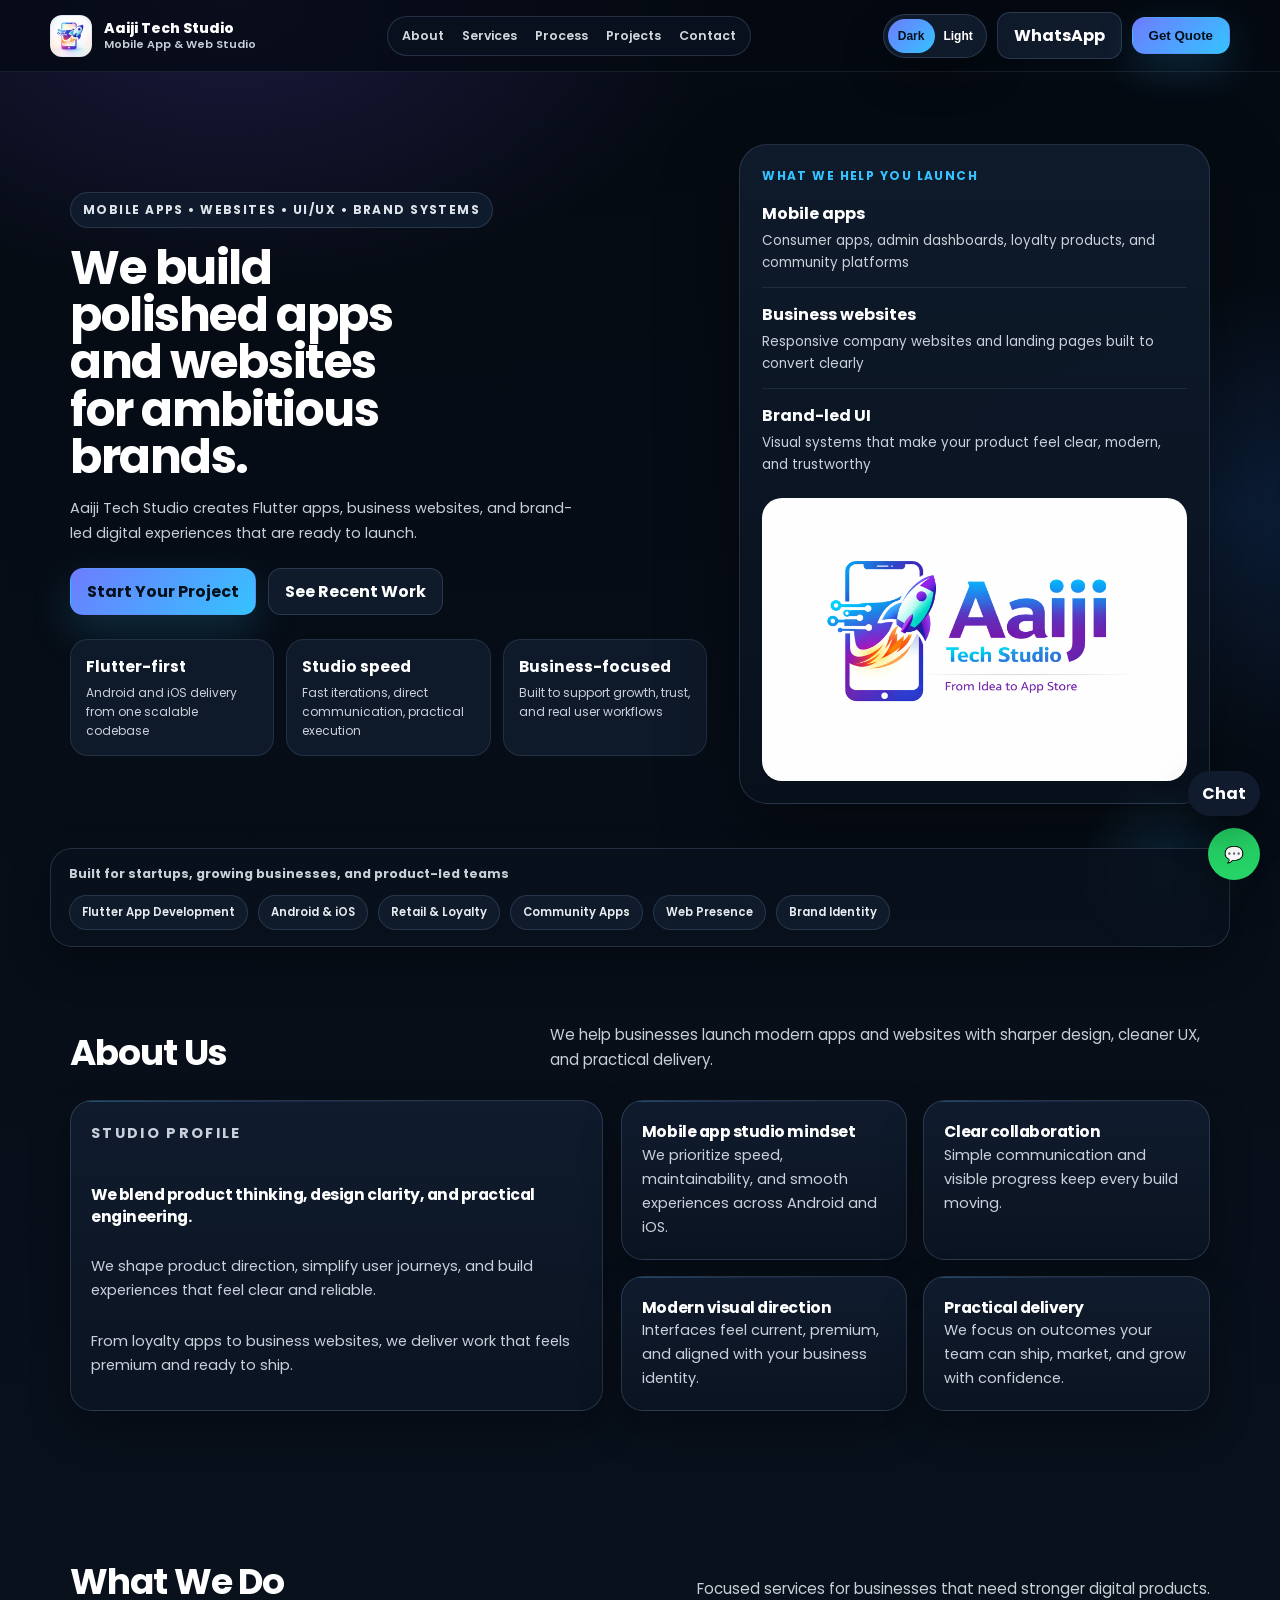
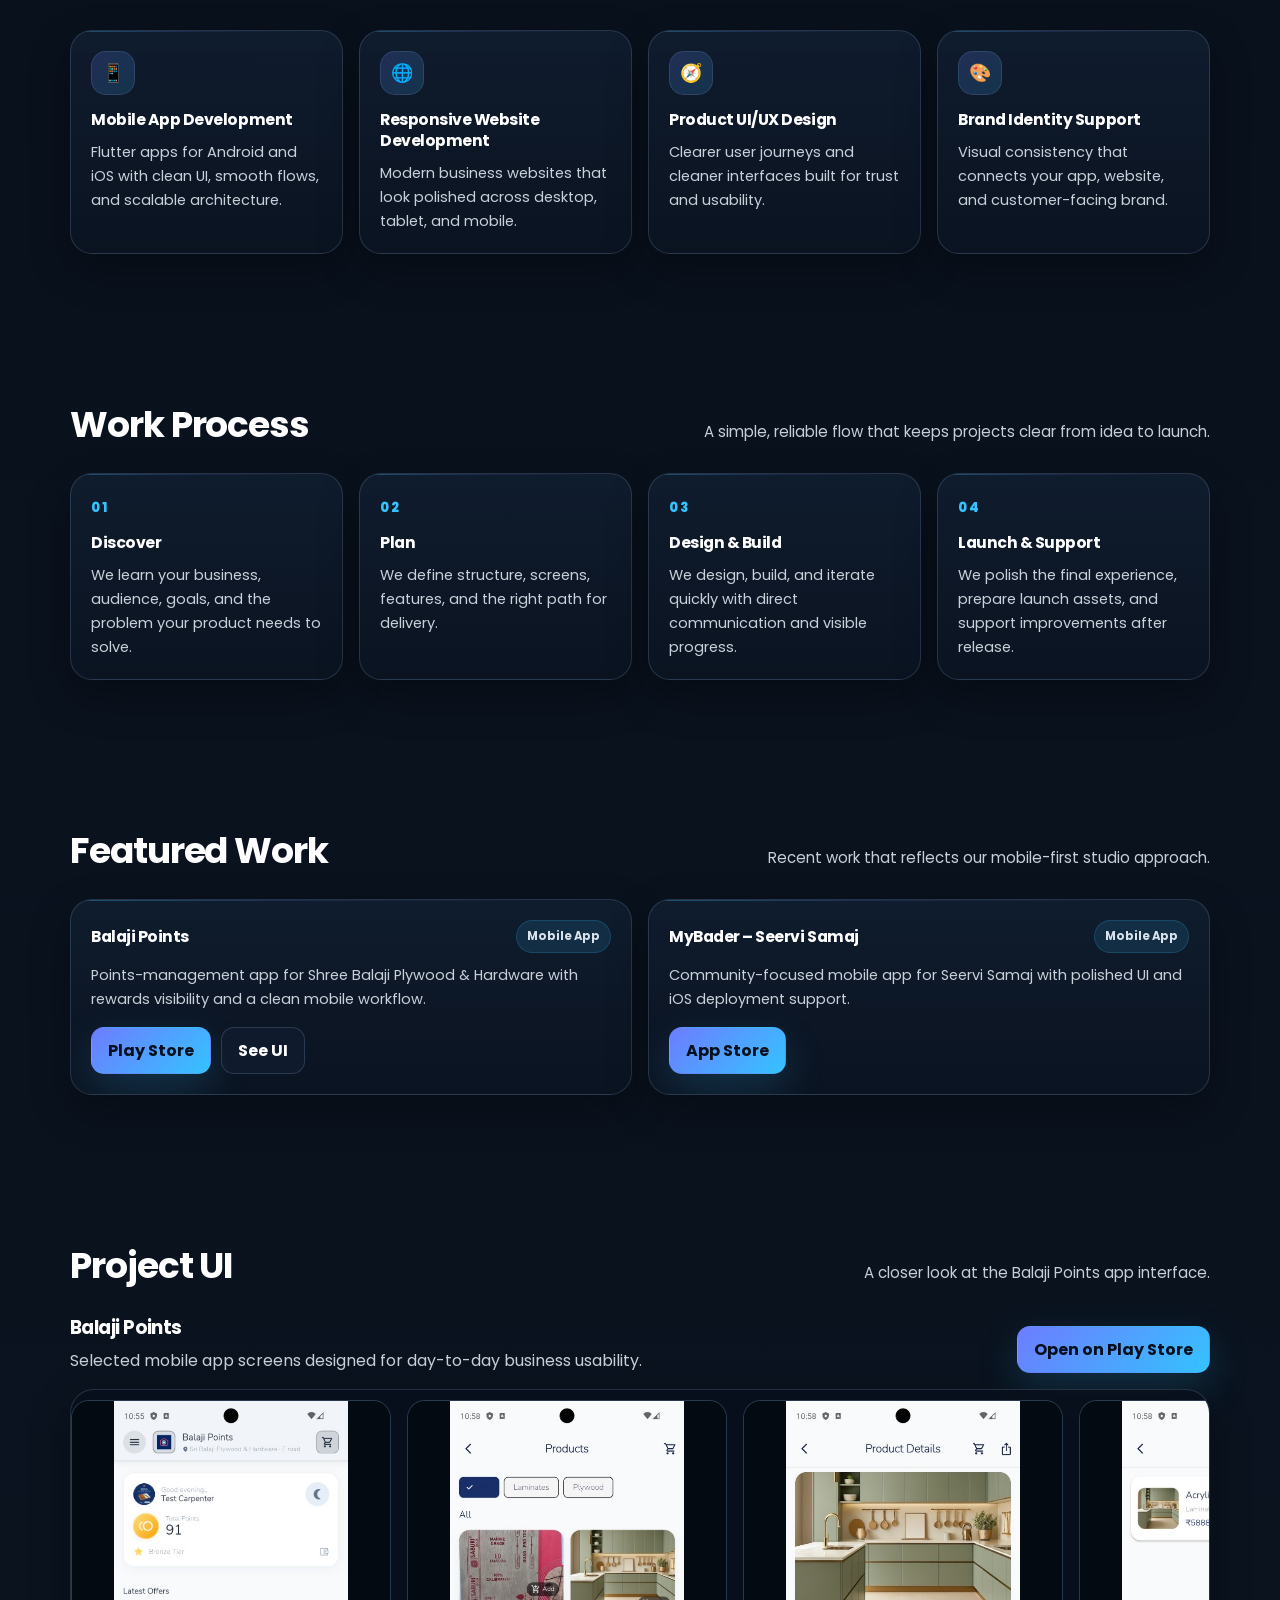
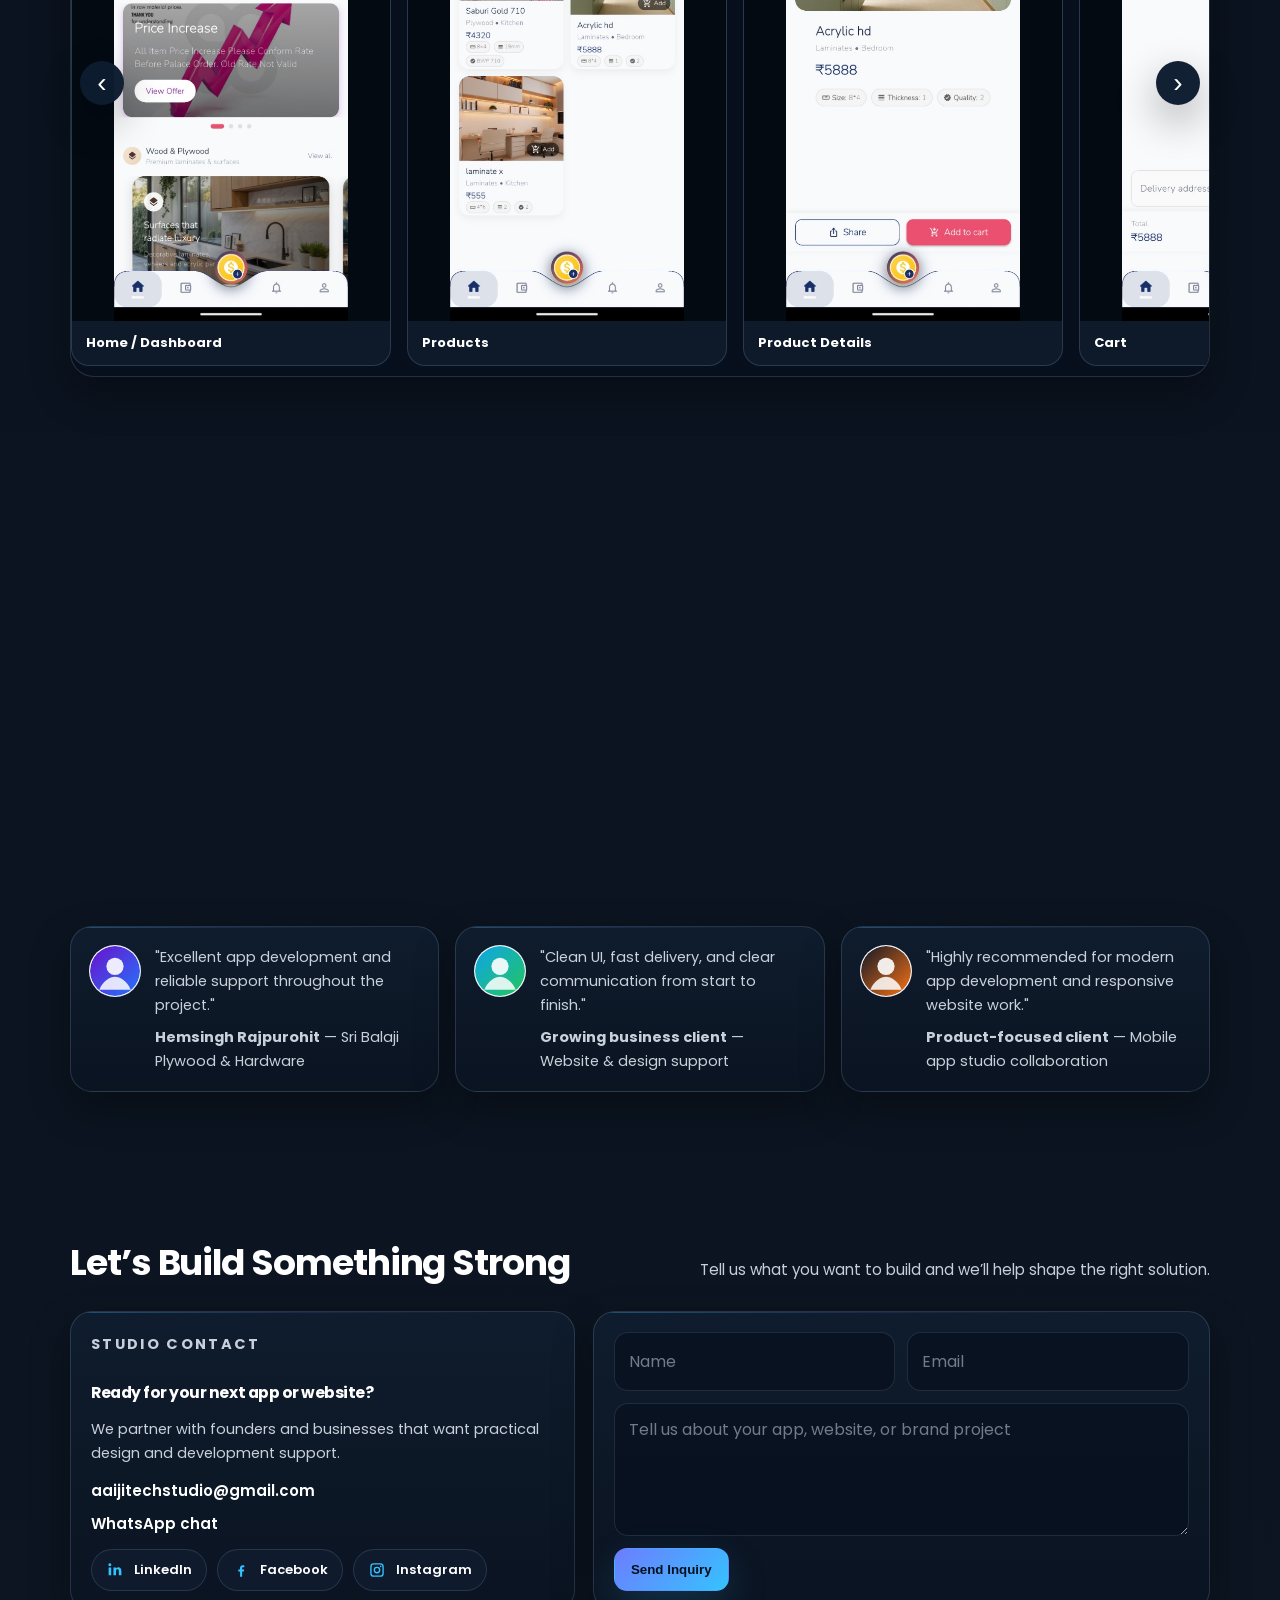
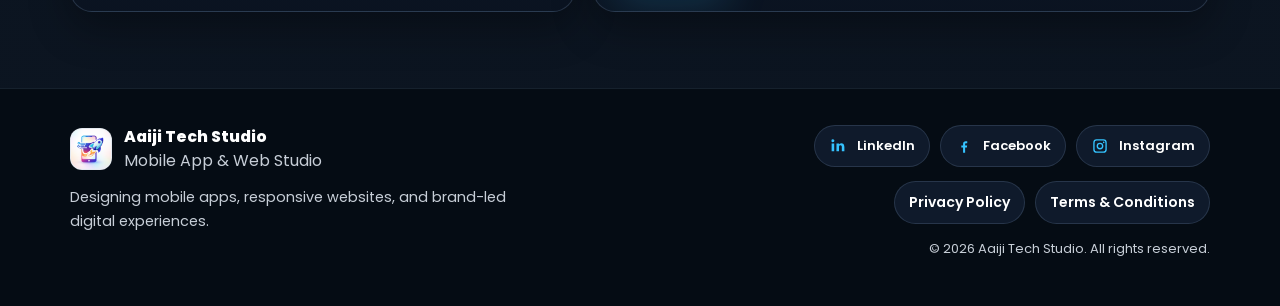
==== index.html @ 78c388d1 "Fix it" ====
<!DOCTYPE html>
<html lang="en">
<head>
<meta charset="UTF-8">
<meta name="viewport" content="width=device-width, initial-scale=1.0">
<title>Aaiji Tech Studio</title>
<meta name="description" content="Aaiji Tech Studio builds mobile apps, websites, and digital product experiences for startups and growing businesses.">
<meta name="theme-color" content="#050a12" id="theme-color-meta">
<link rel="stylesheet" href="style.css">
<link href="https://fonts.googleapis.com/css2?family=Poppins:wght@300;400;500;600;700;800&display=swap" rel="stylesheet">
</head>

<body>

<header class="site-header">
  <div class="container header-inner">
    <a class="brand" href="#top" aria-label="Aaiji Tech Studio home">
      <img src="assets/images/logo.png" alt="Aaiji Tech Studio" class="logo">
      <span class="brand-text">
        <span class="brand-name">Aaiji Tech Studio</span>
        <span class="brand-tagline">Mobile App & Web Studio</span>
      </span>
    </a>

    <button class="menu-toggle" type="button" aria-expanded="false" aria-controls="site-nav" aria-label="Toggle navigation">
      <span></span>
      <span></span>
      <span></span>
    </button>

    <nav class="nav" id="site-nav">
      <a href="#about">About</a>
      <a href="#services">Services</a>
      <a href="#process">Process</a>
      <a href="#projects">Projects</a>
      <a href="#contact">Contact</a>
    </nav>

    <div class="header-cta">
      <button class="theme-text-toggle" type="button" aria-label="Switch color theme" aria-pressed="false" data-theme-icon-toggle>
        <span class="theme-text-toggle__label theme-text-toggle__label--dark">Dark</span>
        <span class="theme-text-toggle__label theme-text-toggle__label--light">Light</span>
      </button>
      <a class="btn btn--ghost" href="https://wa.me/918947038661" target="_blank" rel="noreferrer">WhatsApp</a>
      <button onclick="openForm()" class="btn" type="button">Get Quote</button>
    </div>
  </div>
</header>

<main id="top">
  <section class="hero">
    <div class="container hero-inner">
      <div class="hero-copy">
        <p class="eyebrow">Mobile apps • websites • UI/UX • brand systems</p>
        <h1>We build polished apps and websites for ambitious brands.</h1>
        <p class="lead">
          Aaiji Tech Studio creates Flutter apps, business websites, and brand-led digital experiences that are ready to launch.
        </p>
        <div class="hero-actions">
          <a href="https://wa.me/918947038661" class="btn" target="_blank" rel="noreferrer">Start Your Project</a>
          <a href="#projects" class="btn btn--ghost">See Recent Work</a>
        </div>
        <div class="hero-metrics">
          <div class="metric">
            <div class="metric-value">Flutter-first</div>
            <div class="metric-label">Android and iOS delivery from one scalable codebase</div>
          </div>
          <div class="metric">
            <div class="metric-value">Studio speed</div>
            <div class="metric-label">Fast iterations, direct communication, practical execution</div>
          </div>
          <div class="metric">
            <div class="metric-value">Business-focused</div>
            <div class="metric-label">Built to support growth, trust, and real user workflows</div>
          </div>
        </div>
      </div>

      <div class="hero-media">
        <div class="hero-panel">
          <p class="hero-panel-label">What we help you launch</p>
          <div class="hero-list">
            <div class="hero-list-item">
              <span class="hero-list-title">Mobile apps</span>
              <span class="hero-list-copy">Consumer apps, admin dashboards, loyalty products, and community platforms</span>
            </div>
            <div class="hero-list-item">
              <span class="hero-list-title">Business websites</span>
              <span class="hero-list-copy">Responsive company websites and landing pages built to convert clearly</span>
            </div>
            <div class="hero-list-item">
              <span class="hero-list-title">Brand-led UI</span>
              <span class="hero-list-copy">Visual systems that make your product feel clear, modern, and trustworthy</span>
            </div>
          </div>
          <img src="assets/images/banner.png" class="hero-img" alt="Aaiji Tech Studio product showcase">
        </div>
      </div>
    </div>
  </section>

  <section class="trusted">
    <div class="container trusted-inner">
      <p class="trusted-title">Built for startups, growing businesses, and product-led teams</p>
      <div class="trusted-logos" aria-label="Capabilities and industries">
        <span class="chip">Flutter App Development</span>
        <span class="chip">Android & iOS</span>
        <span class="chip">Retail & Loyalty</span>
        <span class="chip">Community Apps</span>
        <span class="chip">Web Presence</span>
        <span class="chip">Brand Identity</span>
      </div>
    </div>
  </section>

  <section class="about section" id="about">
    <div class="container">
      <div class="section-head">
        <h2 class="section-title">About Us</h2>
        <p class="section-subtitle">
          We help businesses launch modern apps and websites with sharper design, cleaner UX, and practical delivery.
        </p>
      </div>

      <div class="about-story">
        <div class="about-copy panel panel--feature">
          <p class="section-kicker">Studio profile</p>
          <h3>We blend product thinking, design clarity, and practical engineering.</h3>
          <p>
            We shape product direction, simplify user journeys, and build experiences that feel clear and reliable.
          </p>
          <p>
            From loyalty apps to business websites, we deliver work that feels premium and ready to ship.
          </p>
        </div>

        <div class="about-grid">
          <div class="panel">
            <h3>Mobile app studio mindset</h3>
            <p>We prioritize speed, maintainability, and smooth experiences across Android and iOS.</p>
          </div>
          <div class="panel">
            <h3>Clear collaboration</h3>
            <p>Simple communication and visible progress keep every build moving.</p>
          </div>
          <div class="panel">
            <h3>Modern visual direction</h3>
            <p>Interfaces feel current, premium, and aligned with your business identity.</p>
          </div>
          <div class="panel">
            <h3>Practical delivery</h3>
            <p>We focus on outcomes your team can ship, market, and grow with confidence.</p>
          </div>
        </div>
      </div>
    </div>
  </section>

  <section class="services section" id="services">
    <div class="container">
      <div class="section-head">
        <h2 class="section-title">What We Do</h2>
        <p class="section-subtitle">Focused services for businesses that need stronger digital products.</p>
      </div>

      <div class="cards">
        <div class="card">
          <div class="card-icon">📱</div>
          <h3>Mobile App Development</h3>
          <p>Flutter apps for Android and iOS with clean UI, smooth flows, and scalable architecture.</p>
        </div>
        <div class="card">
          <div class="card-icon">🌐</div>
          <h3>Responsive Website Development</h3>
          <p>Modern business websites that look polished across desktop, tablet, and mobile.</p>
        </div>
        <div class="card">
          <div class="card-icon">🧭</div>
          <h3>Product UI/UX Design</h3>
          <p>Clearer user journeys and cleaner interfaces built for trust and usability.</p>
        </div>
        <div class="card">
          <div class="card-icon">🎨</div>
          <h3>Brand Identity Support</h3>
          <p>Visual consistency that connects your app, website, and customer-facing brand.</p>
        </div>
      </div>
    </div>
  </section>

  <section class="process section" id="process">
    <div class="container">
      <div class="section-head">
        <h2 class="section-title">Work Process</h2>
        <p class="section-subtitle">A simple, reliable flow that keeps projects clear from idea to launch.</p>
      </div>

      <div class="process-grid">
        <article class="process-card card">
          <span class="process-step">01</span>
          <h3>Discover</h3>
          <p>We learn your business, audience, goals, and the problem your product needs to solve.</p>
        </article>
        <article class="process-card card">
          <span class="process-step">02</span>
          <h3>Plan</h3>
          <p>We define structure, screens, features, and the right path for delivery.</p>
        </article>
        <article class="process-card card">
          <span class="process-step">03</span>
          <h3>Design & Build</h3>
          <p>We design, build, and iterate quickly with direct communication and visible progress.</p>
        </article>
        <article class="process-card card">
          <span class="process-step">04</span>
          <h3>Launch & Support</h3>
          <p>We polish the final experience, prepare launch assets, and support improvements after release.</p>
        </article>
      </div>
    </div>
  </section>

  <section class="portfolio section" id="projects">
    <div class="container">
      <div class="section-head">
        <h2 class="section-title">Featured Work</h2>
        <p class="section-subtitle">Recent work that reflects our mobile-first studio approach.</p>
      </div>

      <div class="work-grid">
        <article class="work-card">
          <div class="work-top">
            <h3>Balaji Points</h3>
            <span class="tag">Mobile App</span>
          </div>
          <p>Points-management app for Shree Balaji Plywood & Hardware with rewards visibility and a clean mobile workflow.</p>
          <div class="work-actions">
            <a href="https://play.google.com/store/apps/details?id=com.balaji.points" class="btn" target="_blank" rel="noreferrer">Play Store</a>
            <a href="#balaji-points-ui" class="btn btn--ghost">See UI</a>
          </div>
        </article>

        <article class="work-card">
          <div class="work-top">
            <h3>MyBader – Seervi Samaj</h3>
            <span class="tag">Mobile App</span>
          </div>
          <p>Community-focused mobile app for Seervi Samaj with polished UI and iOS deployment support.</p>
          <div class="work-actions">
            <a href="https://apps.apple.com/ng/app/mybader-seervi-samaj-app/id6746418764" class="btn" target="_blank" rel="noreferrer">App Store</a>
          </div>
        </article>
      </div>
    </div>
  </section>

  <section class="project-images section" id="balaji-points-ui">
    <div class="container">
      <div class="section-head">
        <h2 class="section-title">Project UI</h2>
        <p class="section-subtitle">A closer look at the Balaji Points app interface.</p>
      </div>

      <div class="project-images-header">
        <div>
          <h3 class="project-images-title">Balaji Points</h3>
          <p class="project-images-subtitle">Selected mobile app screens designed for day-to-day business usability.</p>
        </div>
        <a href="https://play.google.com/store/apps/details?id=com.balaji.points" class="btn" target="_blank" rel="noreferrer">Open on Play Store</a>
      </div>

      <div class="carousel" data-carousel="balaji-points">
        <button class="carousel-btn carousel-btn--prev" type="button" aria-label="Previous screenshots" data-carousel-prev>‹</button>
        <div class="carousel-track gallery--phones" data-carousel-track tabindex="0" aria-label="Balaji Points screenshots carousel">
          <figure class="gallery-card">
            <img src="assets/images/projects/balaji-points/home.png" alt="Balaji Points app home screen">
            <figcaption>Home / Dashboard</figcaption>
          </figure>
          <figure class="gallery-card">
            <img src="assets/images/projects/balaji-points/products.png" alt="Balaji Points products screen">
            <figcaption>Products</figcaption>
          </figure>
          <figure class="gallery-card">
            <img src="assets/images/projects/balaji-points/product-detail.png" alt="Balaji Points product details screen">
            <figcaption>Product Details</figcaption>
          </figure>
          <figure class="gallery-card">
            <img src="assets/images/projects/balaji-points/cart.png" alt="Balaji Points cart screen">
            <figcaption>Cart</figcaption>
          </figure>
          <figure class="gallery-card">
            <img src="assets/images/projects/balaji-points/notifications.png" alt="Balaji Points notifications screen">
            <figcaption>Notifications</figcaption>
          </figure>
          <figure class="gallery-card">
            <img src="assets/images/projects/balaji-points/profile.png" alt="Balaji Points profile screen">
            <figcaption>Profile</figcaption>
          </figure>
        </div>
        <button class="carousel-btn carousel-btn--next" type="button" aria-label="Next screenshots" data-carousel-next>›</button>
      </div>
    </div>
  </section>

  <section class="case-study section">
    <div class="container">
      <div class="section-head">
        <h2 class="section-title">Case Study</h2>
        <p class="section-subtitle">A quick look at how we built a practical business app.</p>
      </div>

      <div class="case-grid">
        <div class="panel">
          <h3>Client</h3>
          <p><b>Hemsingh Rajpurohit</b></p>
          <p>Sri Balaji Plywood & Hardware</p>
        </div>
        <div class="panel">
          <h3>Challenge</h3>
          <p>Move from fragmented reward tracking to a clearer and easier mobile workflow.</p>
        </div>
        <div class="panel">
          <h3>Outcome</h3>
          <p>A production-ready Android app with better visibility and smoother daily operations.</p>
        </div>
      </div>
    </div>
  </section>

  <section class="testimonials section" id="testimonials">
    <div class="container">
      <div class="section-head">
        <h2 class="section-title">Client Feedback</h2>
        <p class="section-subtitle">What businesses appreciate about working with Aaiji Tech Studio.</p>
      </div>

      <div class="testimonials-grid">
        <div class="testimonial-card">
          <img class="avatar" src="assets/images/client-1.svg" alt="Client photo">
          <div>
            <p class="quote">"Excellent app development and reliable support throughout the project."</p>
            <p class="byline"><b>Hemsingh Rajpurohit</b> — Sri Balaji Plywood & Hardware</p>
          </div>
        </div>
        <div class="testimonial-card">
          <img class="avatar" src="assets/images/client-2.svg" alt="Client photo">
          <div>
            <p class="quote">"Clean UI, fast delivery, and clear communication from start to finish."</p>
            <p class="byline"><b>Growing business client</b> — Website & design support</p>
          </div>
        </div>
        <div class="testimonial-card">
          <img class="avatar" src="assets/images/client-3.svg" alt="Client photo">
          <div>
            <p class="quote">"Highly recommended for modern app development and responsive website work."</p>
            <p class="byline"><b>Product-focused client</b> — Mobile app studio collaboration</p>
          </div>
        </div>
      </div>
    </div>
  </section>

  <section class="contact section" id="contact">
    <div class="container">
      <div class="section-head">
        <h2 class="section-title">Let’s Build Something Strong</h2>
        <p class="section-subtitle">Tell us what you want to build and we’ll help shape the right solution.</p>
      </div>

      <div class="contact-layout">
        <div class="panel contact-panel">
          <p class="section-kicker">Studio contact</p>
          <h3>Ready for your next app or website?</h3>
          <p>We partner with founders and businesses that want practical design and development support.</p>
          <div class="contact-points">
            <a href="mailto:aaijitechstudio@gmail.com">aaijitechstudio@gmail.com</a>
            <a href="https://wa.me/918947038661" target="_blank" rel="noreferrer">WhatsApp chat</a>
          </div>
          <div class="social-links" aria-label="Social links">
            <a class="social-link" href="https://www.linkedin.com/company/aaiji-tech-studio/" target="_blank" rel="noreferrer" aria-label="LinkedIn">
              <span class="social-icon" aria-hidden="true">
                <svg viewBox="0 0 24 24" fill="currentColor"><path d="M6.94 8.5V19H3.5V8.5h3.44ZM5.22 3A2 2 0 1 1 5.2 7a2 2 0 0 1 .02-4ZM20.5 12.56V19h-3.42v-5.64c0-1.42-.5-2.39-1.77-2.39-.97 0-1.54.65-1.8 1.28-.1.23-.12.55-.12.87V19H9.97s.05-9.58 0-10.5h3.42v1.49c.45-.7 1.27-1.7 3.09-1.7 2.26 0 3.96 1.48 3.96 4.67Z"/></svg>
              </span>
              <span>LinkedIn</span>
            </a>
            <a class="social-link" href="https://www.facebook.com/aaijitechstudio/" target="_blank" rel="noreferrer" aria-label="Facebook">
              <span class="social-icon" aria-hidden="true">
                <svg viewBox="0 0 24 24" fill="currentColor"><path d="M13.5 21v-7h2.35l.35-2.73H13.5V9.53c0-.8.22-1.33 1.36-1.33h1.45V5.76c-.25-.03-1.1-.1-2.09-.1-2.06 0-3.47 1.26-3.47 3.58v2.03H8.4V14h2.35v7h2.75Z"/></svg>
              </span>
              <span>Facebook</span>
            </a>
            <a class="social-link" href="https://www.instagram.com/aaijitechstudio/" target="_blank" rel="noreferrer" aria-label="Instagram">
              <span class="social-icon" aria-hidden="true">
                <svg viewBox="0 0 24 24" fill="currentColor"><path d="M7.5 3h9A4.5 4.5 0 0 1 21 7.5v9a4.5 4.5 0 0 1-4.5 4.5h-9A4.5 4.5 0 0 1 3 16.5v-9A4.5 4.5 0 0 1 7.5 3Zm0 1.8A2.7 2.7 0 0 0 4.8 7.5v9a2.7 2.7 0 0 0 2.7 2.7h9a2.7 2.7 0 0 0 2.7-2.7v-9a2.7 2.7 0 0 0-2.7-2.7h-9Zm9.45 1.35a1.05 1.05 0 1 1 0 2.1 1.05 1.05 0 0 1 0-2.1ZM12 7.5A4.5 4.5 0 1 1 7.5 12 4.5 4.5 0 0 1 12 7.5Zm0 1.8A2.7 2.7 0 1 0 14.7 12 2.7 2.7 0 0 0 12 9.3Z"/></svg>
              </span>
              <span>Instagram</span>
            </a>
          </div>
        </div>

        <form action="https://formsubmit.co/aajitechstudio@gmail.com" method="POST" class="contact-form panel">
          <input type="hidden" name="_captcha" value="false">
          <input type="text" name="name" placeholder="Name" required>
          <input type="email" name="email" placeholder="Email" required>
          <textarea name="message" placeholder="Tell us about your app, website, or brand project"></textarea>
          <button class="btn" type="submit">Send Inquiry</button>
        </form>
      </div>
    </div>
  </section>
</main>

<footer class="site-footer">
  <div class="container footer-inner">
    <div class="footer-left">
      <div class="footer-brand">
        <img src="assets/images/logo.png" alt="Aaiji Tech Studio" class="footer-logo">
        <div>
          <div class="footer-title">Aaiji Tech Studio</div>
          <div class="footer-subtitle">Mobile App & Web Studio</div>
        </div>
      </div>
      <p class="footer-note">Designing mobile apps, responsive websites, and brand-led digital experiences.</p>
    </div>

    <div class="footer-meta">
      <div class="social-links" aria-label="Footer social links">
        <a class="social-link" href="https://www.linkedin.com/company/aaiji-tech-studio/" target="_blank" rel="noreferrer" aria-label="LinkedIn">
          <span class="social-icon" aria-hidden="true">
            <svg viewBox="0 0 24 24" fill="currentColor"><path d="M6.94 8.5V19H3.5V8.5h3.44ZM5.22 3A2 2 0 1 1 5.2 7a2 2 0 0 1 .02-4ZM20.5 12.56V19h-3.42v-5.64c0-1.42-.5-2.39-1.77-2.39-.97 0-1.54.65-1.8 1.28-.1.23-.12.55-.12.87V19H9.97s.05-9.58 0-10.5h3.42v1.49c.45-.7 1.27-1.7 3.09-1.7 2.26 0 3.96 1.48 3.96 4.67Z"/></svg>
          </span>
          <span>LinkedIn</span>
        </a>
        <a class="social-link" href="https://www.facebook.com/aaijitechstudio/" target="_blank" rel="noreferrer" aria-label="Facebook">
          <span class="social-icon" aria-hidden="true">
            <svg viewBox="0 0 24 24" fill="currentColor"><path d="M13.5 21v-7h2.35l.35-2.73H13.5V9.53c0-.8.22-1.33 1.36-1.33h1.45V5.76c-.25-.03-1.1-.1-2.09-.1-2.06 0-3.47 1.26-3.47 3.58v2.03H8.4V14h2.35v7h2.75Z"/></svg>
          </span>
          <span>Facebook</span>
        </a>
        <a class="social-link" href="https://www.instagram.com/aaijitechstudio/" target="_blank" rel="noreferrer" aria-label="Instagram">
          <span class="social-icon" aria-hidden="true">
            <svg viewBox="0 0 24 24" fill="currentColor"><path d="M7.5 3h9A4.5 4.5 0 0 1 21 7.5v9a4.5 4.5 0 0 1-4.5 4.5h-9A4.5 4.5 0 0 1 3 16.5v-9A4.5 4.5 0 0 1 7.5 3Zm0 1.8A2.7 2.7 0 0 0 4.8 7.5v9a2.7 2.7 0 0 0 2.7 2.7h9a2.7 2.7 0 0 0 2.7-2.7v-9a2.7 2.7 0 0 0-2.7-2.7h-9Zm9.45 1.35a1.05 1.05 0 1 1 0 2.1 1.05 1.05 0 0 1 0-2.1ZM12 7.5A4.5 4.5 0 1 1 7.5 12 4.5 4.5 0 0 1 12 7.5Zm0 1.8A2.7 2.7 0 1 0 14.7 12 2.7 2.7 0 0 0 12 9.3Z"/></svg>
          </span>
          <span>Instagram</span>
        </a>
      </div>
      <div class="footer-links" aria-label="Legal links">
        <a href="privacy.html" class="footer-link">Privacy Policy</a>
        <a href="terms.html" class="footer-link">Terms & Conditions</a>
      </div>
      <p class="footer-note footer-note--small">© 2026 Aaiji Tech Studio. All rights reserved.</p>
    </div>
  </div>
</footer>

<div id="popupForm" class="popup">
  <div class="popup-content" role="dialog" aria-modal="true" aria-labelledby="quote-title">
    <button onclick="closeForm()" class="close" type="button" aria-label="Close quote form">&times;</button>
    <h3 id="quote-title">Get Quote</h3>
    <form action="https://formsubmit.co/aajitechstudio@gmail.com" method="POST">
      <input type="text" name="name" placeholder="Name" required>
      <input type="email" name="email" placeholder="Email" required>
      <textarea name="message" placeholder="Tell us what you want to build"></textarea>
      <button class="btn" type="submit">Submit</button>
    </form>
  </div>
</div>

<a href="https://wa.me/918947038661" class="whatsapp" target="_blank" rel="noreferrer" aria-label="Chat on WhatsApp">💬</a>
<a href="https://wa.me/918947038661" class="chatbot" target="_blank" rel="noreferrer">Chat</a>

<script src="script.js"></script>
</body>
</html>
---- style.css ----
:root{
  --bg: #050a12;
  --bg-soft: #0a1220;
  --surface: rgba(12, 22, 36, 0.9);
  --surface-strong: #101d30;
  --surface-muted: rgba(17, 29, 46, 0.78);
  --text: #ffffff;
  --muted: rgba(232, 239, 248, 0.86);
  --border: rgba(150, 180, 218, 0.2);
  --shadow: 0 28px 80px rgba(0, 0, 0, 0.42);
  --shadow-sm: 0 16px 42px rgba(0, 0, 0, 0.32);
  --radius: 22px;
  --radius-sm: 16px;
  --accent: #35c3ff;
  --accent-2: #6d7cff;
  --accent-soft: rgba(53, 195, 255, 0.14);
  --container: 1180px;
  --body-bg:
    radial-gradient(880px 520px at 18% 0%, rgba(126, 93, 255, 0.18), transparent 56%),
    radial-gradient(760px 420px at 96% 10%, rgba(46, 133, 255, 0.14), transparent 54%),
    linear-gradient(180deg, #050a12 0%, #09111d 32%, #0c1521 100%);
}

body[data-theme="light"]{
  --bg: #f5f8fd;
  --bg-soft: #edf3fb;
  --surface: rgba(255, 255, 255, 0.92);
  --surface-strong: #ffffff;
  --surface-muted: rgba(242, 247, 252, 0.9);
  --text: #102033;
  --muted: rgba(43, 60, 84, 0.78);
  --border: rgba(91, 121, 160, 0.18);
  --shadow: 0 28px 80px rgba(22, 33, 52, 0.12);
  --shadow-sm: 0 16px 42px rgba(22, 33, 52, 0.08);
  --accent: #207dff;
  --accent-2: #5b63ff;
  --accent-soft: rgba(32, 125, 255, 0.12);
  --body-bg:
    radial-gradient(820px 460px at 12% 0%, rgba(91, 99, 255, 0.12), transparent 54%),
    radial-gradient(760px 420px at 100% 8%, rgba(32, 125, 255, 0.1), transparent 52%),
    linear-gradient(180deg, #f7faff 0%, #eef4fb 44%, #f8fbff 100%);
}

*{ box-sizing:border-box; }
html{
  scroll-behavior:smooth;
  background: var(--body-bg);
  background-color: var(--bg);
}
body.menu-open{ overflow:hidden; }
body{
  margin:0;
  min-height:100vh;
  font-family:'Poppins', system-ui, -apple-system, BlinkMacSystemFont, "Segoe UI", sans-serif;
  color: var(--text);
  background: var(--body-bg);
  background-color: var(--bg);
  transition: background .35s ease, color .35s ease;
}

a{ color:inherit; text-decoration:none; }
p{ margin:0; }
h1,h2,h3{ margin:0; letter-spacing:-0.03em; }
img{ max-width:100%; }

.container{
  width:min(100%, var(--container));
  margin:0 auto;
  padding:0 20px;
}

.section{
  padding: 76px 0;
}

.section-head{
  display:flex;
  align-items:flex-end;
  justify-content:space-between;
  gap:18px;
  margin-bottom:28px;
  flex-wrap:wrap;
}

.section-kicker{
  display:inline-flex;
  margin-bottom:12px;
  font-size:12px;
  font-weight:700;
  letter-spacing:0.16em;
  text-transform:uppercase;
  color: var(--accent);
}

.section-title{
  font-size: clamp(1.65rem, 2.8vw, 2.4rem);
  line-height:1.08;
}

.section-subtitle{
  max-width: 660px;
  color: var(--muted);
  line-height:1.65;
  font-size: 0.94rem;
}

.site-header{
  position:sticky;
  top:0;
  z-index:20;
  backdrop-filter: blur(18px);
  background: rgba(5, 10, 18, 0.74);
  border-bottom:1px solid rgba(148, 178, 217, 0.12);
}

body[data-theme="light"] .site-header{
  background: rgba(247, 250, 255, 0.84);
  border-bottom:1px solid rgba(91, 121, 160, 0.14);
}

.header-inner{
  display:flex;
  align-items:center;
  justify-content:space-between;
  gap:16px;
  padding: 12px 0;
}

.brand{
  display:flex;
  align-items:center;
  gap:12px;
}

.brand:hover{ opacity:0.96; }

.brand-text{
  display:flex;
  flex-direction:column;
  line-height:1.04;
}

.brand-name{
  font-size:14px;
  font-weight:800;
  color: var(--text);
  white-space:nowrap;
}

.brand-tagline{
  margin-top:4px;
  font-size:11px;
  font-weight:600;
  color: var(--muted);
  white-space:nowrap;
}

.logo,
.footer-logo{
  width:42px;
  height:42px;
  display:block;
  object-fit:cover;
  border-radius:12px;
  border:1px solid rgba(148, 178, 217, 0.18);
  background: rgba(255,255,255,0.96);
}

.menu-toggle{
  display:none;
  width:46px;
  height:46px;
  padding:0;
  border:none;
  border-radius:14px;
  background: rgba(17, 35, 56, 0.9);
  align-items:center;
  justify-content:center;
  flex-direction:column;
  gap:5px;
  cursor:pointer;
  box-shadow: var(--shadow-sm);
}

body[data-theme="light"] .menu-toggle{
  background: rgba(255,255,255,0.94);
}

.menu-toggle span{
  width:18px;
  height:2px;
  border-radius:999px;
  background: var(--text);
  transition: transform .2s ease, opacity .2s ease;
}

.nav{
  display:flex;
  align-items:center;
  gap:18px;
  padding: 10px 14px;
  border:1px solid var(--border);
  border-radius:999px;
  background: rgba(10, 19, 32, 0.88);
}

body[data-theme="light"] .nav{
  background: rgba(255,255,255,0.88);
}

.nav a{
  font-size:12.5px;
  font-weight:600;
  color: rgba(246,248,251,0.86);
}

body[data-theme="light"] .nav a{
  color: rgba(16, 32, 51, 0.82);
}

.nav a:hover{ color: var(--accent); }
.nav-mobile-cta{ display:none; }
.header-cta{ display:flex; align-items:center; gap:10px; }

.theme-text-toggle{
  min-width: 104px;
  height: 44px;
  padding: 4px;
  display: inline-flex;
  align-items: center;
  justify-content: space-between;
  position: relative;
  border-radius: 999px;
  border: 1px solid var(--border);
  background: rgba(17, 29, 46, 0.92);
  color: var(--text);
  cursor: pointer;
  box-shadow: var(--shadow-sm);
  transition: transform .2s ease, background .2s ease, border-color .2s ease, color .2s ease;
}

body[data-theme="light"] .theme-text-toggle{
  background: rgba(255,255,255,0.94);
}

.theme-text-toggle:hover{
  transform: translateY(-1px);
}

.theme-text-toggle::before{
  content:"";
  position:absolute;
  top:4px;
  left:4px;
  width: calc(50% - 4px);
  height: calc(100% - 8px);
  border-radius: 999px;
  background: linear-gradient(135deg, var(--accent-2), var(--accent));
  transition: transform .24s ease;
}

.theme-text-toggle.is-light::before{
  transform: translateX(100%);
}

.theme-text-toggle__label{
  position: relative;
  z-index: 1;
  width: 50%;
  display: inline-flex;
  align-items: center;
  justify-content: center;
  font-size: 12px;
  line-height: 1;
  font-weight: 700;
  color: var(--text);
  transition: color .24s ease;
}

body[data-theme="light"] .theme-text-toggle__label{
  color: #173154;
}

.theme-text-toggle:not(.is-light) .theme-text-toggle__label--dark,
.theme-text-toggle.is-light .theme-text-toggle__label--light{
  color: #05101c;
}

.btn{
  display:inline-flex;
  align-items:center;
  justify-content:center;
  gap:10px;
  padding: 10px 16px;
  border-radius: 13px;
  border:1px solid transparent;
  background: linear-gradient(135deg, var(--accent-2), var(--accent));
  color:#05101c;
  font-weight:700;
  box-shadow: 0 16px 40px rgba(53,195,255,0.18);
  cursor:pointer;
  transition: transform .18s ease, filter .18s ease, border-color .18s ease, background .18s ease;
}

.btn:hover{ transform: translateY(-1px); filter: brightness(1.04); }
.btn:active{ transform: translateY(0); }

.btn--ghost{
  background: rgba(17, 29, 46, 0.92);
  border-color: var(--border);
  color: var(--text);
  box-shadow:none;
}

body[data-theme="light"] .btn--ghost{
  background: rgba(255,255,255,0.86);
}

.btn--ghost:hover{
  background: rgba(18, 38, 61, 0.95);
}

.panel,
.card,
.work-card,
.testimonial-card{
  border:1px solid var(--border);
  border-radius: var(--radius);
  background: linear-gradient(180deg, rgba(16, 29, 47, 0.94), rgba(11, 20, 33, 0.96));
  box-shadow: var(--shadow-sm);
  position: relative;
  overflow: hidden;
}

body[data-theme="light"] .panel,
body[data-theme="light"] .card,
body[data-theme="light"] .work-card,
body[data-theme="light"] .testimonial-card{
  background: linear-gradient(180deg, rgba(255,255,255,0.98), rgba(242,247,252,0.98));
}

.panel::before,
.card::before,
.work-card::before,
.testimonial-card::before{
  content:"";
  position:absolute;
  inset:0 auto auto 0;
  width:100%;
  height:1px;
  background: linear-gradient(90deg, rgba(53,195,255,0.34), rgba(109,124,255,0.14), transparent 85%);
  pointer-events:none;
}

.panel{
  padding:20px;
}

.panel--feature{
  min-height:100%;
}

.panel h3,
.card h3,
.work-card h3{
  font-size: 0.98rem;
  line-height: 1.35;
}

.panel p,
.card p,
.work-card p,
.testimonial-card p{
  color: var(--muted);
  line-height:1.65;
  font-size: 0.91rem;
}

.hero{
  padding: 72px 0 34px;
}

.hero-inner{
  display:grid;
  grid-template-columns: minmax(0, 1.15fr) minmax(320px, 0.85fr);
  gap: 32px;
  align-items:center;
}

.eyebrow{
  display:inline-flex;
  padding: 8px 12px;
  margin-bottom:16px;
  border-radius:999px;
  border:1px solid rgba(148, 178, 217, 0.18);
  background: rgba(16, 29, 47, 0.9);
  color: rgba(240,245,251,0.92);
  font-size:12px;
  font-weight:700;
  text-transform:uppercase;
  letter-spacing:0.12em;
}

.hero h1{
  font-size: clamp(2rem, 3.7vw, 3.3rem);
  line-height:1;
  max-width: 12ch;
}

.lead{
  margin-top:16px;
  max-width: 58ch;
  color: var(--muted);
  line-height:1.72;
  font-size:14.5px;
}

.hero-actions{
  display:flex;
  gap:12px;
  flex-wrap:wrap;
  margin-top:22px;
}

.hero-metrics{
  display:grid;
  grid-template-columns: repeat(3, minmax(0, 1fr));
  gap:12px;
  margin-top:24px;
}

.metric{
  padding:15px;
  border-radius:18px;
  background: rgba(15, 27, 43, 0.94);
  border:1px solid rgba(148,178,217,0.15);
}

body[data-theme="light"] .metric{
  background: rgba(255,255,255,0.96);
}

.metric-value{
  font-weight:700;
  color: var(--text);
  font-size: .96rem;
}

.metric-label{
  margin-top:6px;
  font-size:12px;
  color: var(--muted);
  line-height:1.55;
}

.hero-media{
  min-width:0;
}

.hero-panel{
  padding:22px;
  border-radius: 28px;
  border:1px solid rgba(148,178,217,0.18);
  background: linear-gradient(180deg, rgba(15, 28, 45, 0.96), rgba(8, 16, 28, 0.98));
  box-shadow: var(--shadow);
}

body[data-theme="light"] .hero-panel{
  background: linear-gradient(180deg, rgba(255,255,255,0.98), rgba(239,245,252,0.98));
}

.hero-panel::after{
  content:"";
  position:absolute;
  inset:auto -10% -24% auto;
  width:180px;
  height:180px;
  border-radius:50%;
  background: radial-gradient(circle, rgba(53,195,255,0.14), transparent 68%);
  pointer-events:none;
  animation: glowPulse 5.4s ease-in-out infinite;
}

.hero-panel-label{
  color: var(--accent);
  font-size:12px;
  font-weight:700;
  letter-spacing:0.12em;
  text-transform:uppercase;
}

body[data-theme="light"] .hero-panel-label{
  color: #356dce;
}

.hero-list{
  display:grid;
  gap:14px;
  margin:16px 0 22px;
}

.hero-list-item{
  display:grid;
  gap:4px;
  padding-bottom:14px;
  border-bottom:1px solid rgba(148,178,217,0.12);
}

.hero-list-item:last-child{
  border-bottom:none;
  padding-bottom:0;
}

.hero-list-title{
  color: var(--text);
  font-weight:700;
}

.hero-list-copy{
  color: var(--muted);
  font-size:13.5px;
  line-height:1.6;
}

.hero-img{
  width:100%;
  display:block;
  border-radius:20px;
  background: rgba(255,255,255,0.04);
}

.trusted{
  padding-top: 10px;
}

.trusted-inner{
  padding:16px 18px;
  border:1px solid var(--border);
  border-radius: 22px;
  background: rgba(9, 17, 29, 0.86);
  box-shadow: var(--shadow-sm);
}

body[data-theme="light"] .trusted-inner{
  background: rgba(255,255,255,0.9);
}

.trusted-title{
  font-size:12.5px;
  font-weight:700;
  color: var(--muted);
}

.trusted-logos{
  display:flex;
  flex-wrap:wrap;
  gap:10px;
  margin-top:12px;
}

.chip{
  padding:8px 12px;
  border-radius:999px;
  border:1px solid rgba(148,178,217,0.18);
  background: rgba(17, 29, 46, 0.92);
  color: rgba(246,249,252,0.94);
  font-size:11.5px;
  font-weight:600;
}

body[data-theme="light"] .chip{
  background: rgba(255,255,255,0.96);
  color: rgba(16, 32, 51, 0.86);
}

.about-story{
  display:grid;
  grid-template-columns: minmax(0, 0.95fr) minmax(0, 1.05fr);
  gap:18px;
}

.about-copy{
  display:grid;
  gap:14px;
}

.about-grid{
  display:grid;
  grid-template-columns: repeat(2, minmax(0, 1fr));
  gap:16px;
}

.cards{
  display:grid;
  grid-template-columns: repeat(4, minmax(0, 1fr));
  gap:16px;
}

.card{
  padding:20px;
  transition: transform .26s ease, box-shadow .26s ease, border-color .26s ease;
}

.card:hover,
.work-card:hover{
  transform: translateY(-6px);
  box-shadow: 0 24px 64px rgba(0,0,0,0.34);
  border-color: rgba(109,124,255,0.26);
}

.card-icon{
  width:44px;
  height:44px;
  display:flex;
  align-items:center;
  justify-content:center;
  margin-bottom:14px;
  border-radius:15px;
  background: linear-gradient(135deg, rgba(109,124,255,0.2), rgba(53,195,255,0.16));
  border:1px solid rgba(148,178,217,0.16);
  font-size:18px;
}

.card p{ margin-top:10px; }

.process-grid{
  display:grid;
  grid-template-columns: repeat(4, minmax(0, 1fr));
  gap:16px;
}

.process-step{
  display:inline-flex;
  margin-bottom:14px;
  color: var(--accent);
  font-size:13px;
  font-weight:800;
  letter-spacing:0.14em;
}

.work-grid{
  display:grid;
  grid-template-columns: repeat(2, minmax(0, 1fr));
  gap:16px;
}

.work-card{
  padding:20px;
}

.work-top{
  display:flex;
  align-items:center;
  justify-content:space-between;
  gap:10px;
}

.tag{
  padding:7px 10px;
  border-radius:999px;
  border:1px solid rgba(53,195,255,0.18);
  background: rgba(53,195,255,0.12);
  color: rgba(237,242,250,0.92);
  font-size:11.5px;
  font-weight:700;
}

.work-card p{
  margin-top:10px;
}

.work-actions{
  display:flex;
  flex-wrap:wrap;
  gap:10px;
  margin-top:16px;
}

.project-images-header{
  display:flex;
  align-items:flex-end;
  justify-content:space-between;
  gap:16px;
  flex-wrap:wrap;
  margin-bottom: 16px;
}

.project-images-subtitle{
  margin-top:6px;
  color: var(--muted);
}

.carousel{
  position:relative;
}

.carousel-track{
  display:flex;
  gap:16px;
  overflow-x:auto;
  scroll-snap-type:x mandatory;
  -webkit-overflow-scrolling:touch;
  padding:10px;
  border-radius: 24px;
  border:1px solid var(--border);
  background: rgba(8, 16, 28, 0.9);
  box-shadow: var(--shadow-sm);
}

body[data-theme="light"] .carousel-track{
  background: rgba(255,255,255,0.88);
}

.carousel-track:focus{
  outline: 2px solid rgba(53,195,255,0.28);
  outline-offset:4px;
}

.carousel-track::-webkit-scrollbar{ height:10px; }
.carousel-track::-webkit-scrollbar-thumb{
  background: rgba(148,178,217,0.28);
  border-radius:999px;
}
.carousel-track::-webkit-scrollbar-track{
  background: rgba(148,178,217,0.08);
  border-radius:999px;
}

.carousel-btn{
  position:absolute;
  top:50%;
  transform: translateY(-50%);
  z-index:8;
  width:44px;
  height:44px;
  display:flex;
  align-items:center;
  justify-content:center;
  border:none;
  border-radius:999px;
  background: rgba(13, 29, 47, 0.98);
  color: var(--text);
  box-shadow: var(--shadow-sm);
  cursor:pointer;
  font-size:28px;
  line-height:1;
  transition: transform .22s ease, background .22s ease, opacity .22s ease;
}

body[data-theme="light"] .carousel-btn{
  background: rgba(255,255,255,0.96);
}

.carousel-btn--prev{ left:10px; }
.carousel-btn--next{ right:10px; }
.carousel-btn:hover{ transform: translateY(-50%) scale(1.04); }
.carousel-btn[disabled]{ opacity:0.36; cursor:default; }

.gallery-card{
  flex:0 0 auto;
  width: min(320px, calc(100vw - 96px));
  margin:0;
  overflow:hidden;
  scroll-snap-align:start;
  border-radius: 18px;
  border:1px solid var(--border);
  background: rgba(15, 27, 43, 0.98);
}

body[data-theme="light"] .gallery-card{
  background: rgba(255,255,255,0.98);
}

.gallery-card img{
  width:100%;
  height:520px;
  object-fit:contain;
  display:block;
  background: rgba(4, 10, 18, 0.98);
}

body[data-theme="light"] .gallery-card img{
  background: rgba(241, 246, 252, 0.98);
}

.gallery-card figcaption{
  padding:12px 14px;
  font-size:13px;
  font-weight:700;
  color: var(--text);
}

.case-grid{
  display:grid;
  grid-template-columns: repeat(3, minmax(0, 1fr));
  gap:16px;
}

.testimonials-grid{
  display:grid;
  grid-template-columns: repeat(3, minmax(0, 1fr));
  gap:16px;
}

.testimonial-card{
  display:flex;
  gap:14px;
  align-items:flex-start;
  padding:18px;
}

.avatar{
  width:52px;
  height:52px;
  flex:0 0 auto;
  object-fit:cover;
  border-radius:50%;
  border:1px solid rgba(148,178,217,0.16);
  background:#fff;
}

.quote{
  color: rgba(246,248,251,0.92);
  font-size: 0.96rem;
  line-height: 1.65;
}

.byline{
  margin-top:8px;
  font-size:14px;
  color: var(--muted);
}

.contact-layout{
  display:grid;
  grid-template-columns: minmax(280px, 0.9fr) minmax(0, 1.1fr);
  gap:18px;
}

.contact-panel{
  display:grid;
  gap:14px;
}

.contact-points{
  display:grid;
  gap:10px;
}

.contact-points a{
  color: var(--text);
  font-weight:600;
  font-size: .94rem;
}

body[data-theme="light"] .contact-points a{
  color: #173154;
}

.social-links{
  display:flex;
  flex-wrap:wrap;
  gap:10px;
}

.social-link{
  display:inline-flex;
  align-items:center;
  justify-content:center;
  gap:10px;
  padding: 10px 14px;
  border-radius:999px;
  border:1px solid rgba(148,178,217,0.18);
  background: rgba(17, 29, 46, 0.92);
  color: var(--text);
  font-size:13px;
  font-weight:600;
  transition: transform .22s ease, border-color .22s ease, color .22s ease, background .22s ease;
}

body[data-theme="light"] .social-link{
  background: rgba(255,255,255,0.94);
}

.social-icon{
  width:18px;
  height:18px;
  display:inline-flex;
  align-items:center;
  justify-content:center;
  color: var(--accent);
}

.social-icon svg{
  width:18px;
  height:18px;
  display:block;
}

.social-link:hover{
  transform: translateY(-2px);
  border-color: rgba(53,195,255,0.28);
  color: var(--accent);
}

.contact-form{
  display:grid;
  grid-template-columns: 1fr 1fr;
  gap:12px;
}

.contact-form input,
.contact-form textarea,
.popup-content input,
.popup-content textarea{
  width:100%;
  padding: 13px 14px;
  border-radius:14px;
  border:1px solid rgba(148,178,217,0.16);
  background: rgba(7, 17, 31, 0.75);
  color: var(--text);
  font: inherit;
  outline:none;
}

body[data-theme="light"] .contact-form input,
body[data-theme="light"] .contact-form textarea,
body[data-theme="light"] .popup-content input,
body[data-theme="light"] .popup-content textarea{
  background: rgba(255,255,255,0.94);
}

.contact-form textarea,
.popup-content textarea{
  min-height: 128px;
  resize:vertical;
}

.contact-form textarea{
  grid-column: 1 / -1;
}

.contact-form input::placeholder,
.contact-form textarea::placeholder,
.popup-content input::placeholder,
.popup-content textarea::placeholder{
  color: rgba(218,228,242,0.5);
}

.contact-form input:focus,
.contact-form textarea:focus,
.popup-content input:focus,
.popup-content textarea:focus{
  border-color: rgba(53,195,255,0.34);
  box-shadow: 0 0 0 4px rgba(53,195,255,0.12);
}

.contact-form button{
  justify-self:start;
}

.popup{
  display:none;
  position:fixed;
  inset:0;
  z-index:50;
  padding:20px;
  overflow-y:auto;
  background: rgba(2, 6, 12, 0.72);
}

.popup-content{
  width:min(100%, 420px);
  margin: 8vh auto 0;
  padding:22px;
  border-radius:20px;
  border:1px solid var(--border);
  background: linear-gradient(180deg, rgba(16, 29, 47, 0.98), rgba(9, 17, 29, 0.98));
  box-shadow: var(--shadow);
}

body[data-theme="light"] .popup-content{
  background: linear-gradient(180deg, rgba(255,255,255,0.99), rgba(244,248,253,0.99));
}

.popup-content form{
  display:grid;
  gap:12px;
  margin-top:16px;
}

.close{
  width:38px;
  height:38px;
  margin-left:auto;
  display:flex;
  align-items:center;
  justify-content:center;
  border:none;
  border-radius:999px;
  background: rgba(255,255,255,0.06);
  color: var(--text);
  cursor:pointer;
  font-size:22px;
}

body[data-theme="light"] .close{
  background: rgba(16, 32, 51, 0.06);
}

.whatsapp,
.chatbot{
  position:fixed;
  right:20px;
  z-index:6;
  box-shadow: var(--shadow-sm);
}

.whatsapp{
  bottom:20px;
  width:52px;
  height:52px;
  display:flex;
  align-items:center;
  justify-content:center;
  border-radius:999px;
  background:#25D366;
  color:#fff;
  transition: transform .22s ease, box-shadow .22s ease;
}

.chatbot{
  bottom:84px;
  padding:10px 14px;
  border-radius:999px;
  background: rgba(17, 29, 46, 0.98);
  color: var(--text);
  font-weight:700;
  transition: transform .22s ease, background .22s ease;
}

body[data-theme="light"] .chatbot{
  background: rgba(255,255,255,0.96);
}

.whatsapp:hover,
.chatbot:hover{
  transform: translateY(-3px);
}

.site-footer{
  padding: 36px 0 46px;
  border-top:1px solid rgba(148,178,217,0.12);
  background: rgba(4, 10, 18, 0.82);
}

body[data-theme="light"] .site-footer{
  background: rgba(239, 245, 252, 0.86);
  border-top:1px solid rgba(91, 121, 160, 0.14);
}

.footer-inner{
  display:flex;
  align-items:flex-start;
  justify-content:space-between;
  gap:18px;
  flex-wrap:wrap;
}

.footer-brand{
  display:flex;
  align-items:center;
  gap:12px;
}

.footer-title{
  font-weight:800;
  font-size: .98rem;
}

.footer-subtitle,
.footer-note{
  color: var(--muted);
}

.footer-note{
  margin-top:12px;
  max-width: 52ch;
  line-height:1.7;
  font-size: .9rem;
}

.footer-meta{
  display:grid;
  gap:14px;
  justify-items:end;
}

.footer-links{
  display:flex;
  flex-wrap:wrap;
  justify-content:flex-end;
  gap:10px;
}

.footer-link{
  padding:10px 14px;
  border-radius:999px;
  border:1px solid rgba(148,178,217,0.18);
  background: rgba(17, 29, 46, 0.92);
  color: var(--text);
  font-size:14px;
  font-weight:600;
}

body[data-theme="light"] .footer-link{
  background: rgba(255,255,255,0.94);
}

.footer-link:hover{
  color: var(--accent);
}

.footer-note--small{
  margin-top:0;
  font-size:13px;
}

[data-reveal]{
  opacity: 0;
  --scroll-offset: 0px;
  --reveal-x: 0px;
  --reveal-y: 26px;
  --reveal-scale: 1;
  transform: translate3d(calc(var(--reveal-x)), calc(var(--reveal-y) + var(--scroll-offset)), 0) scale(var(--reveal-scale));
  transition: opacity .7s ease, transform .7s ease;
  transition-delay: var(--reveal-delay, 0ms);
}

[data-reveal].is-visible{
  opacity: 1;
  --reveal-x: 0px;
  --reveal-y: 0px;
  --reveal-scale: 1;
}

.reveal-left{
  --reveal-x: -22px;
  --reveal-y: 0px;
}

.reveal-right{
  --reveal-x: 22px;
  --reveal-y: 0px;
}

.reveal-up{
  --reveal-y: 26px;
}

.reveal-scale{
  --reveal-y: 18px;
  --reveal-scale: .96;
}

@keyframes glowPulse{
  0%, 100%{ transform: translateY(0); }
  50%{ transform: translateY(-6px) scale(1.05); opacity:.85; }
}

@media (prefers-reduced-motion: reduce){
  html{ scroll-behavior:auto; }
  .hero-panel,
  [data-reveal],
  .btn,
  .card,
  .work-card,
  .social-link,
  .whatsapp,
  .chatbot,
  .carousel-btn{
    animation:none !important;
    transition:none !important;
  }
}

.legal .section-title{
  font-size: clamp(2rem, 4vw, 3rem);
}

.legal-panel h3{
  margin-top:16px;
}

.legal-panel a{
  text-decoration:underline;
}

@media(max-width: 1080px){
  .cards{ grid-template-columns: repeat(2, minmax(0, 1fr)); }
  .process-grid{ grid-template-columns: repeat(2, minmax(0, 1fr)); }
}

@media(max-width: 980px){
  .header-inner{
    position:relative;
    flex-wrap:wrap;
  }

  .menu-toggle{ display:flex; }
  .menu-toggle[aria-expanded="true"] span:nth-child(1){ transform: translateY(7px) rotate(45deg); }
  .menu-toggle[aria-expanded="true"] span:nth-child(2){ opacity:0; }
  .menu-toggle[aria-expanded="true"] span:nth-child(3){ transform: translateY(-7px) rotate(-45deg); }

  .nav{
    display:none;
    width:100%;
    flex-direction:column;
    align-items:stretch;
    gap:12px;
    padding:16px;
    border-radius: 22px;
    background: rgba(10, 24, 40, 0.98);
  }

  .nav.is-open{ display:flex; }

  .nav a,
  .nav button{
    width:100%;
    justify-content:center;
  }

  .header-cta{ display:none; }

  .hero-inner,
  .about-story,
  .contact-layout{
    grid-template-columns: 1fr;
  }

  .work-grid,
  .testimonials-grid{
    grid-template-columns: 1fr;
  }

  .case-grid{
    grid-template-columns: repeat(2, minmax(0, 1fr));
  }
}

@media(max-width: 768px){
  .container{ padding:0 16px; }
  .section{ padding:64px 0; }
  .hero{ padding:56px 0 24px; }
  .hero-metrics,
  .cards,
  .process-grid,
  .case-grid,
  .about-grid{
    grid-template-columns: 1fr;
  }

  .contact-form{
    grid-template-columns: 1fr;
  }

  .contact-form textarea{
    grid-column:auto;
  }

  .carousel-btn{ display:none; }

  .gallery-card{
    width: min(280px, calc(100vw - 64px));
  }

  .footer-meta{
    justify-items:start;
  }

  .footer-links{
    justify-content:flex-start;
  }
}

@media(max-width: 560px){
  .brand-text{ display:none; }

  .hero h1{
    font-size: 2.1rem;
  }

  .lead{
    font-size:14.5px;
  }

  .hero-actions .btn,
  .work-actions .btn,
  .project-images-header .btn,
  .contact-form button{
    width:100%;
  }

  .popup{
    padding:12px;
  }

  .popup-content{
    margin-top:4vh;
    padding:18px;
  }

  .chatbot,
  .whatsapp{
    right:16px;
  }

  .chatbot{
    bottom:78px;
    padding:9px 12px;
  }

  .whatsapp{
    bottom:18px;
    width:48px;
    height:48px;
  }

}
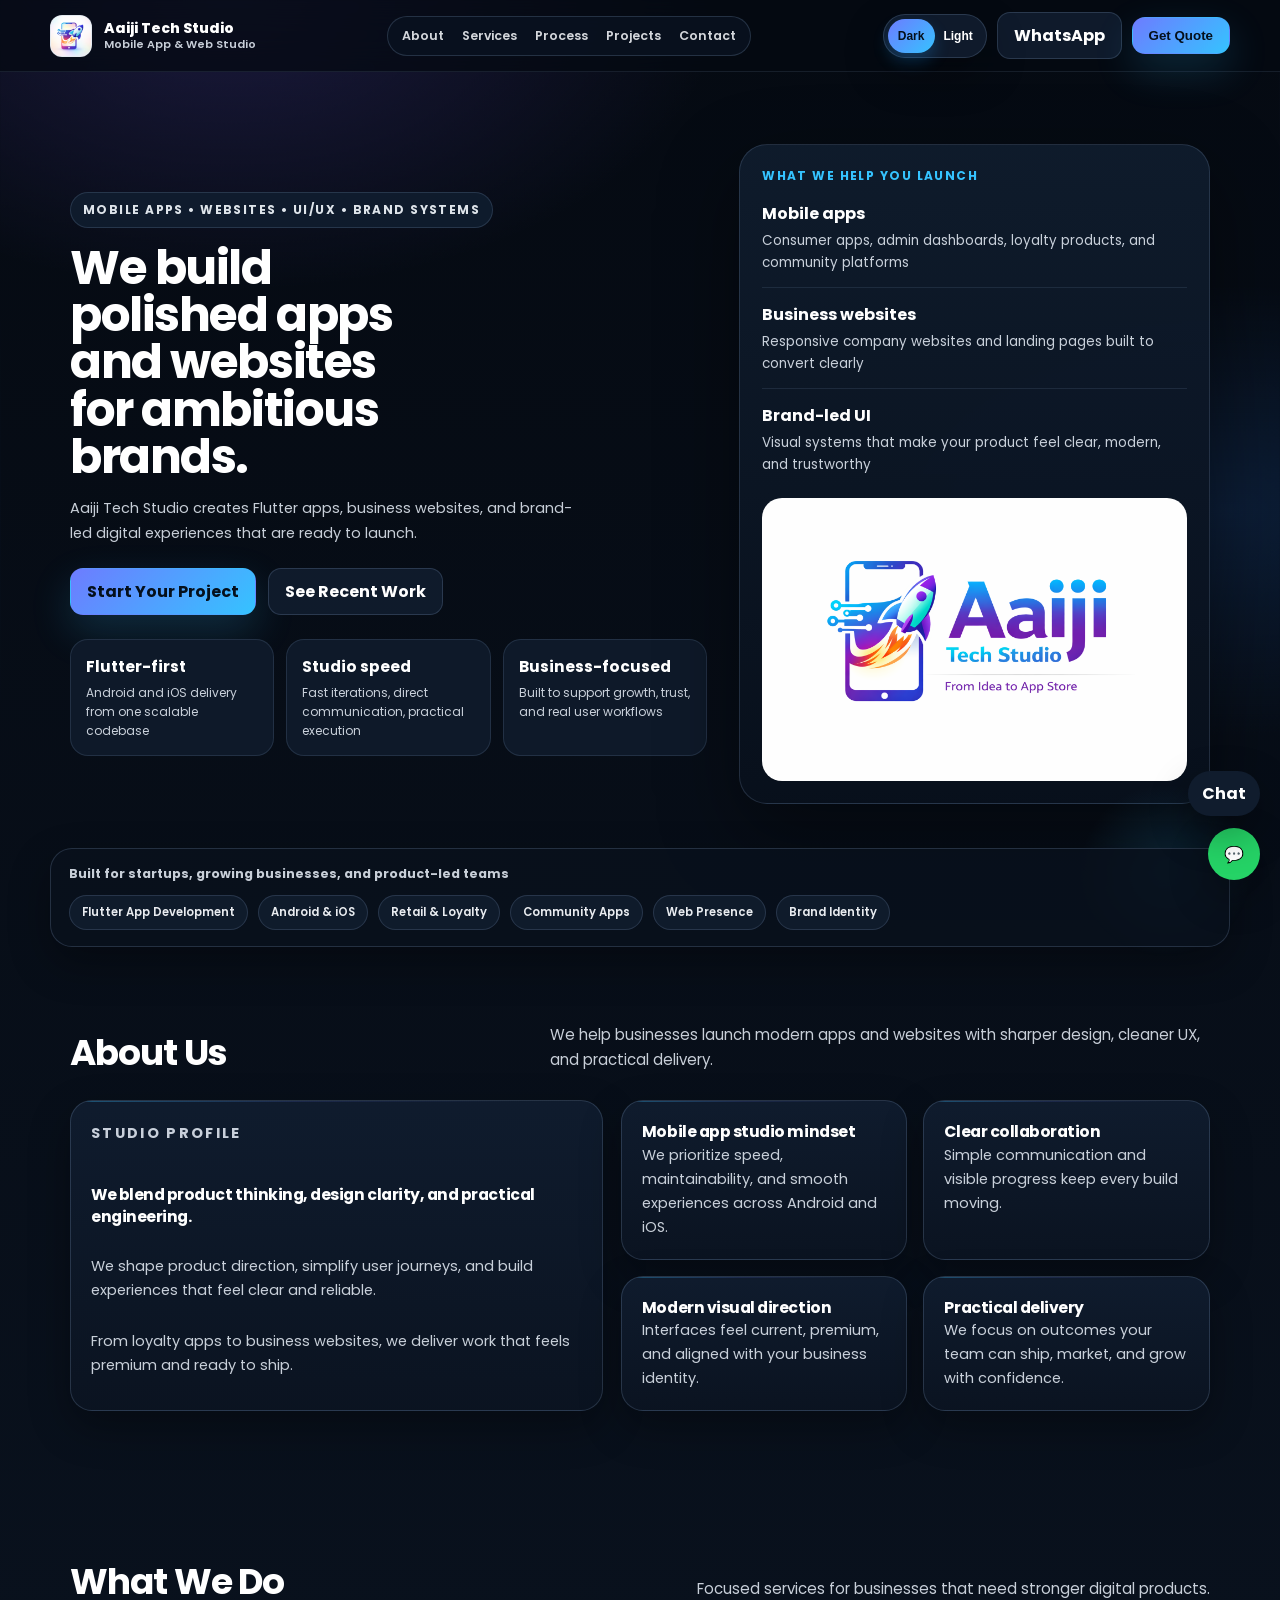
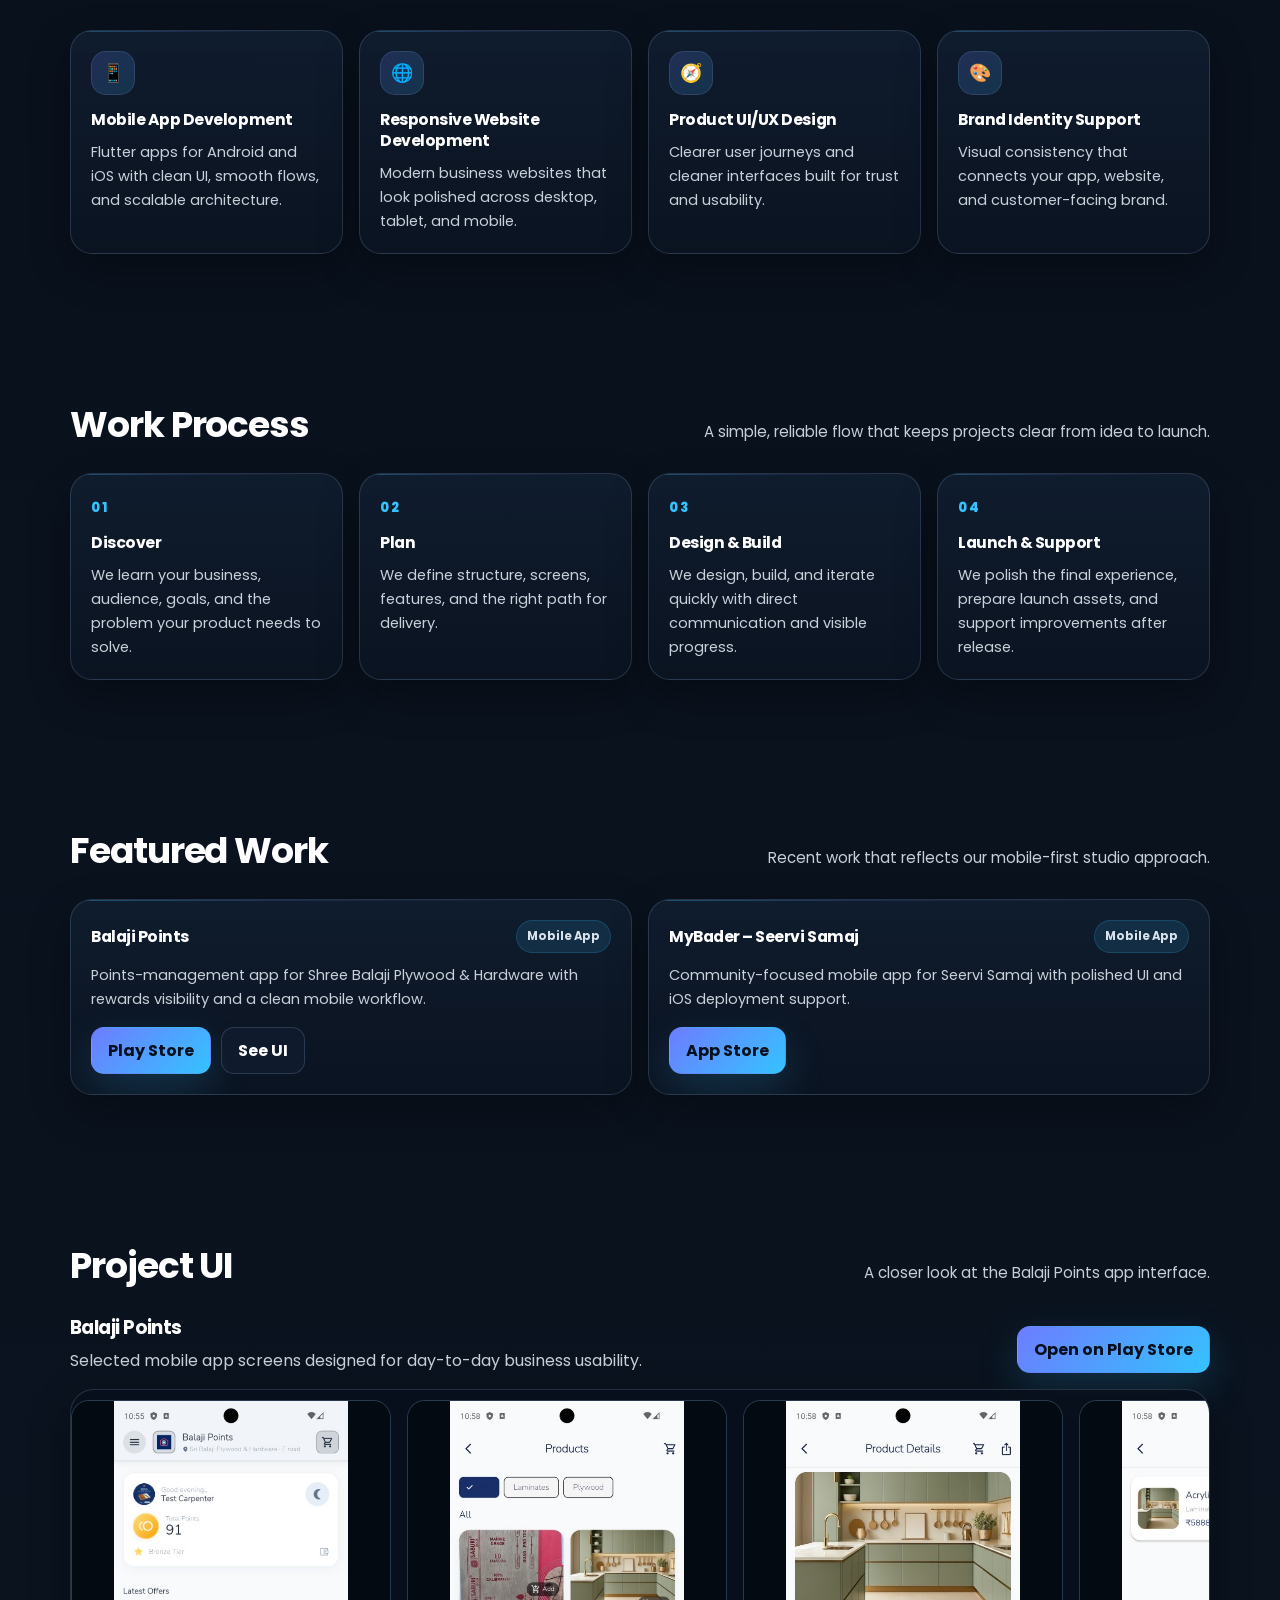
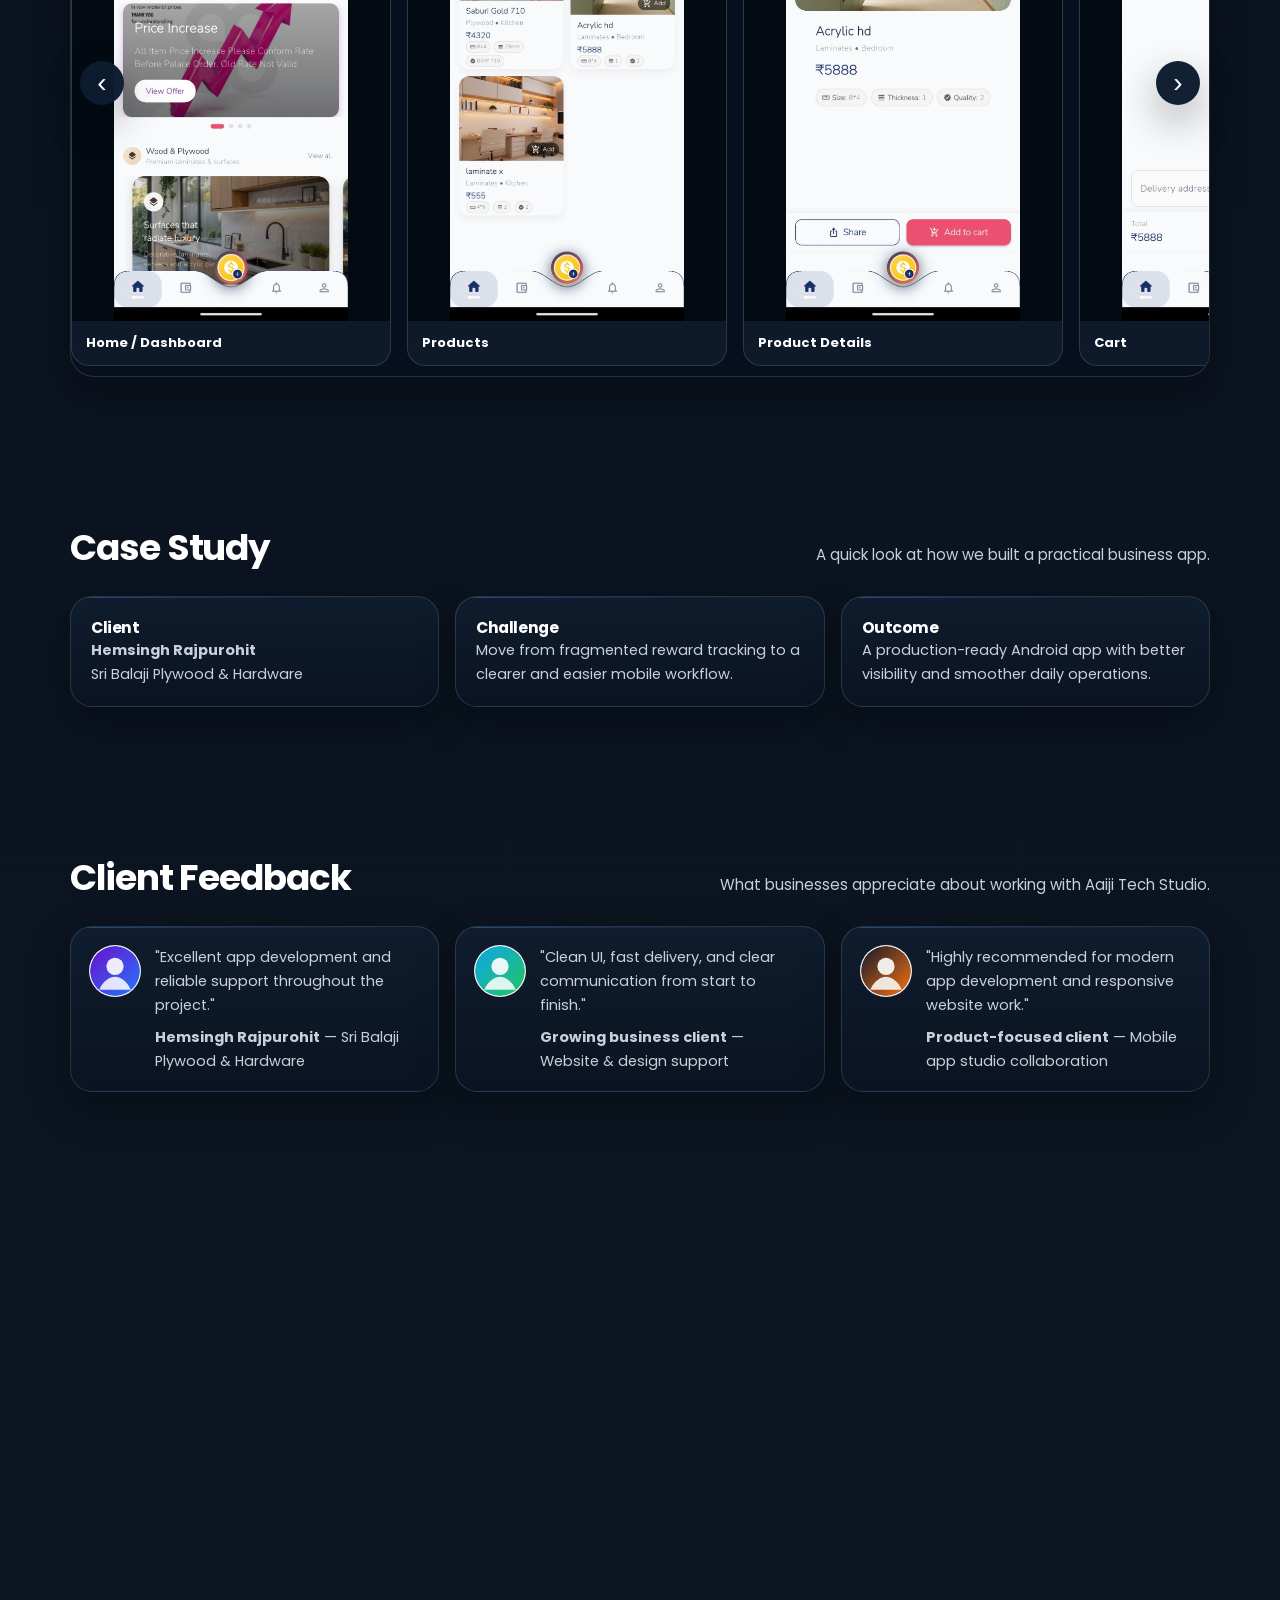
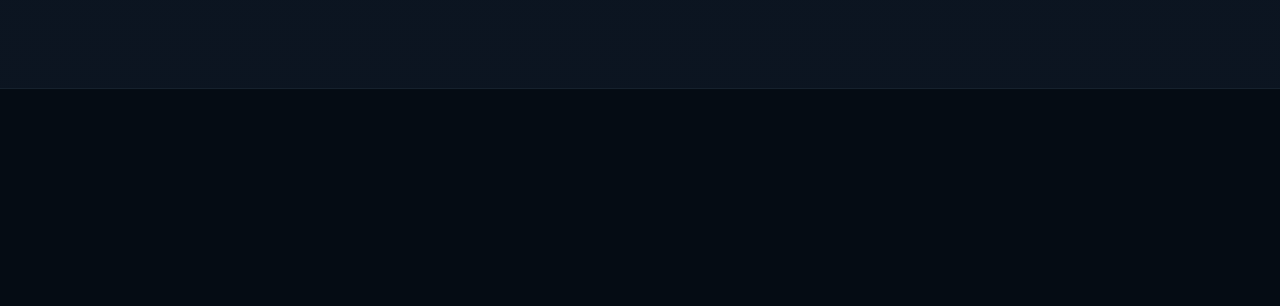
==== commit b90540ea: "Fix colors" ====
--- a/index.html
+++ b/index.html
@@ -6,6 +6,16 @@
 <title>Aaiji Tech Studio</title>
 <meta name="description" content="Aaiji Tech Studio builds mobile apps, websites, and digital product experiences for startups and growing businesses.">
 <meta name="theme-color" content="#050a12" id="theme-color-meta">
+<script>
+  (function () {
+    try {
+      var savedTheme = localStorage.getItem('aaiji-theme') || 'dark';
+      document.documentElement.setAttribute('data-theme', savedTheme);
+    } catch (error) {
+      document.documentElement.setAttribute('data-theme', 'dark');
+    }
+  })();
+</script>
 <link rel="stylesheet" href="style.css">
 <link href="https://fonts.googleapis.com/css2?family=Poppins:wght@300;400;500;600;700;800&display=swap" rel="stylesheet">
 </head>
--- a/style.css
+++ b/style.css
@@ -21,24 +21,24 @@
     linear-gradient(180deg, #050a12 0%, #09111d 32%, #0c1521 100%);
 }
 
-body[data-theme="light"]{
-  --bg: #f5f8fd;
-  --bg-soft: #edf3fb;
-  --surface: rgba(255, 255, 255, 0.92);
+[data-theme="light"]{
+  --bg: #f8fbff;
+  --bg-soft: #eef5fd;
+  --surface: rgba(255, 255, 255, 0.96);
   --surface-strong: #ffffff;
-  --surface-muted: rgba(242, 247, 252, 0.9);
-  --text: #102033;
-  --muted: rgba(43, 60, 84, 0.78);
-  --border: rgba(91, 121, 160, 0.18);
-  --shadow: 0 28px 80px rgba(22, 33, 52, 0.12);
-  --shadow-sm: 0 16px 42px rgba(22, 33, 52, 0.08);
-  --accent: #207dff;
-  --accent-2: #5b63ff;
-  --accent-soft: rgba(32, 125, 255, 0.12);
+  --surface-muted: rgba(246, 249, 253, 0.96);
+  --text: #0f1f33;
+  --muted: rgba(56, 75, 102, 0.8);
+  --border: rgba(97, 127, 168, 0.16);
+  --shadow: 0 28px 80px rgba(22, 33, 52, 0.1);
+  --shadow-sm: 0 16px 42px rgba(22, 33, 52, 0.06);
+  --accent: #1e9dff;
+  --accent-2: #5e73ff;
+  --accent-soft: rgba(30, 157, 255, 0.12);
   --body-bg:
-    radial-gradient(820px 460px at 12% 0%, rgba(91, 99, 255, 0.12), transparent 54%),
-    radial-gradient(760px 420px at 100% 8%, rgba(32, 125, 255, 0.1), transparent 52%),
-    linear-gradient(180deg, #f7faff 0%, #eef4fb 44%, #f8fbff 100%);
+    radial-gradient(820px 460px at 12% 0%, rgba(94, 115, 255, 0.1), transparent 54%),
+    radial-gradient(760px 420px at 100% 8%, rgba(30, 157, 255, 0.08), transparent 52%),
+    linear-gradient(180deg, #fbfdff 0%, #f2f7fd 44%, #fafdff 100%);
 }
 
 *{ box-sizing:border-box; }
@@ -113,7 +113,7 @@
   border-bottom:1px solid rgba(148, 178, 217, 0.12);
 }
 
-body[data-theme="light"] .site-header{
+[data-theme="light"] .site-header{
   background: rgba(247, 250, 255, 0.84);
   border-bottom:1px solid rgba(91, 121, 160, 0.14);
 }
@@ -182,7 +182,7 @@
   box-shadow: var(--shadow-sm);
 }
 
-body[data-theme="light"] .menu-toggle{
+[data-theme="light"] .menu-toggle{
   background: rgba(255,255,255,0.94);
 }
 
@@ -204,7 +204,7 @@
   background: rgba(10, 19, 32, 0.88);
 }
 
-body[data-theme="light"] .nav{
+[data-theme="light"] .nav{
   background: rgba(255,255,255,0.88);
 }
 
@@ -214,7 +214,7 @@
   color: rgba(246,248,251,0.86);
 }
 
-body[data-theme="light"] .nav a{
+[data-theme="light"] .nav a{
   color: rgba(16, 32, 51, 0.82);
 }
 
@@ -236,11 +236,12 @@
   color: var(--text);
   cursor: pointer;
   box-shadow: var(--shadow-sm);
-  transition: transform .2s ease, background .2s ease, border-color .2s ease, color .2s ease;
-}
-
-body[data-theme="light"] .theme-text-toggle{
-  background: rgba(255,255,255,0.94);
+  transition: transform .2s ease, background .2s ease, border-color .2s ease, color .2s ease, box-shadow .2s ease;
+}
+
+[data-theme="light"] .theme-text-toggle{
+  background: rgba(255,255,255,0.98);
+  box-shadow: 0 10px 26px rgba(40, 70, 110, 0.08), inset 0 1px 0 rgba(255,255,255,0.92);
 }
 
 .theme-text-toggle:hover{
@@ -256,7 +257,8 @@
   height: calc(100% - 8px);
   border-radius: 999px;
   background: linear-gradient(135deg, var(--accent-2), var(--accent));
-  transition: transform .24s ease;
+  box-shadow: 0 8px 16px rgba(30, 157, 255, 0.24);
+  transition: transform .24s ease, box-shadow .24s ease;
 }
 
 .theme-text-toggle.is-light::before{
@@ -277,8 +279,8 @@
   transition: color .24s ease;
 }
 
-body[data-theme="light"] .theme-text-toggle__label{
-  color: #173154;
+[data-theme="light"] .theme-text-toggle__label{
+  color: #213a5b;
 }
 
 .theme-text-toggle:not(.is-light) .theme-text-toggle__label--dark,
@@ -312,7 +314,7 @@
   box-shadow:none;
 }
 
-body[data-theme="light"] .btn--ghost{
+[data-theme="light"] .btn--ghost{
   background: rgba(255,255,255,0.86);
 }
 
@@ -332,10 +334,10 @@
   overflow: hidden;
 }
 
-body[data-theme="light"] .panel,
-body[data-theme="light"] .card,
-body[data-theme="light"] .work-card,
-body[data-theme="light"] .testimonial-card{
+[data-theme="light"] .panel,
+[data-theme="light"] .card,
+[data-theme="light"] .work-card,
+[data-theme="light"] .testimonial-card{
   background: linear-gradient(180deg, rgba(255,255,255,0.98), rgba(242,247,252,0.98));
 }
 
@@ -436,7 +438,7 @@
   border:1px solid rgba(148,178,217,0.15);
 }
 
-body[data-theme="light"] .metric{
+[data-theme="light"] .metric{
   background: rgba(255,255,255,0.96);
 }
 
@@ -465,7 +467,7 @@
   box-shadow: var(--shadow);
 }
 
-body[data-theme="light"] .hero-panel{
+[data-theme="light"] .hero-panel{
   background: linear-gradient(180deg, rgba(255,255,255,0.98), rgba(239,245,252,0.98));
 }
 
@@ -489,7 +491,7 @@
   text-transform:uppercase;
 }
 
-body[data-theme="light"] .hero-panel-label{
+[data-theme="light"] .hero-panel-label{
   color: #356dce;
 }
 
@@ -541,7 +543,7 @@
   box-shadow: var(--shadow-sm);
 }
 
-body[data-theme="light"] .trusted-inner{
+[data-theme="light"] .trusted-inner{
   background: rgba(255,255,255,0.9);
 }
 
@@ -568,7 +570,7 @@
   font-weight:600;
 }
 
-body[data-theme="light"] .chip{
+[data-theme="light"] .chip{
   background: rgba(255,255,255,0.96);
   color: rgba(16, 32, 51, 0.86);
 }
@@ -707,7 +709,7 @@
   box-shadow: var(--shadow-sm);
 }
 
-body[data-theme="light"] .carousel-track{
+[data-theme="light"] .carousel-track{
   background: rgba(255,255,255,0.88);
 }
 
@@ -747,7 +749,7 @@
   transition: transform .22s ease, background .22s ease, opacity .22s ease;
 }
 
-body[data-theme="light"] .carousel-btn{
+[data-theme="light"] .carousel-btn{
   background: rgba(255,255,255,0.96);
 }
 
@@ -767,7 +769,7 @@
   background: rgba(15, 27, 43, 0.98);
 }
 
-body[data-theme="light"] .gallery-card{
+[data-theme="light"] .gallery-card{
   background: rgba(255,255,255,0.98);
 }
 
@@ -779,7 +781,7 @@
   background: rgba(4, 10, 18, 0.98);
 }
 
-body[data-theme="light"] .gallery-card img{
+[data-theme="light"] .gallery-card img{
   background: rgba(241, 246, 252, 0.98);
 }
 
@@ -853,7 +855,7 @@
   font-size: .94rem;
 }
 
-body[data-theme="light"] .contact-points a{
+[data-theme="light"] .contact-points a{
   color: #173154;
 }
 
@@ -878,7 +880,7 @@
   transition: transform .22s ease, border-color .22s ease, color .22s ease, background .22s ease;
 }
 
-body[data-theme="light"] .social-link{
+[data-theme="light"] .social-link{
   background: rgba(255,255,255,0.94);
 }
 
@@ -923,10 +925,10 @@
   outline:none;
 }
 
-body[data-theme="light"] .contact-form input,
-body[data-theme="light"] .contact-form textarea,
-body[data-theme="light"] .popup-content input,
-body[data-theme="light"] .popup-content textarea{
+[data-theme="light"] .contact-form input,
+[data-theme="light"] .contact-form textarea,
+[data-theme="light"] .popup-content input,
+[data-theme="light"] .popup-content textarea{
   background: rgba(255,255,255,0.94);
 }
 
@@ -979,7 +981,7 @@
   box-shadow: var(--shadow);
 }
 
-body[data-theme="light"] .popup-content{
+[data-theme="light"] .popup-content{
   background: linear-gradient(180deg, rgba(255,255,255,0.99), rgba(244,248,253,0.99));
 }
 
@@ -1004,7 +1006,7 @@
   font-size:22px;
 }
 
-body[data-theme="light"] .close{
+[data-theme="light"] .close{
   background: rgba(16, 32, 51, 0.06);
 }
 
@@ -1039,7 +1041,7 @@
   transition: transform .22s ease, background .22s ease;
 }
 
-body[data-theme="light"] .chatbot{
+[data-theme="light"] .chatbot{
   background: rgba(255,255,255,0.96);
 }
 
@@ -1054,7 +1056,7 @@
   background: rgba(4, 10, 18, 0.82);
 }
 
-body[data-theme="light"] .site-footer{
+[data-theme="light"] .site-footer{
   background: rgba(239, 245, 252, 0.86);
   border-top:1px solid rgba(91, 121, 160, 0.14);
 }
@@ -1113,7 +1115,7 @@
   font-weight:600;
 }
 
-body[data-theme="light"] .footer-link{
+[data-theme="light"] .footer-link{
   background: rgba(255,255,255,0.94);
 }
 
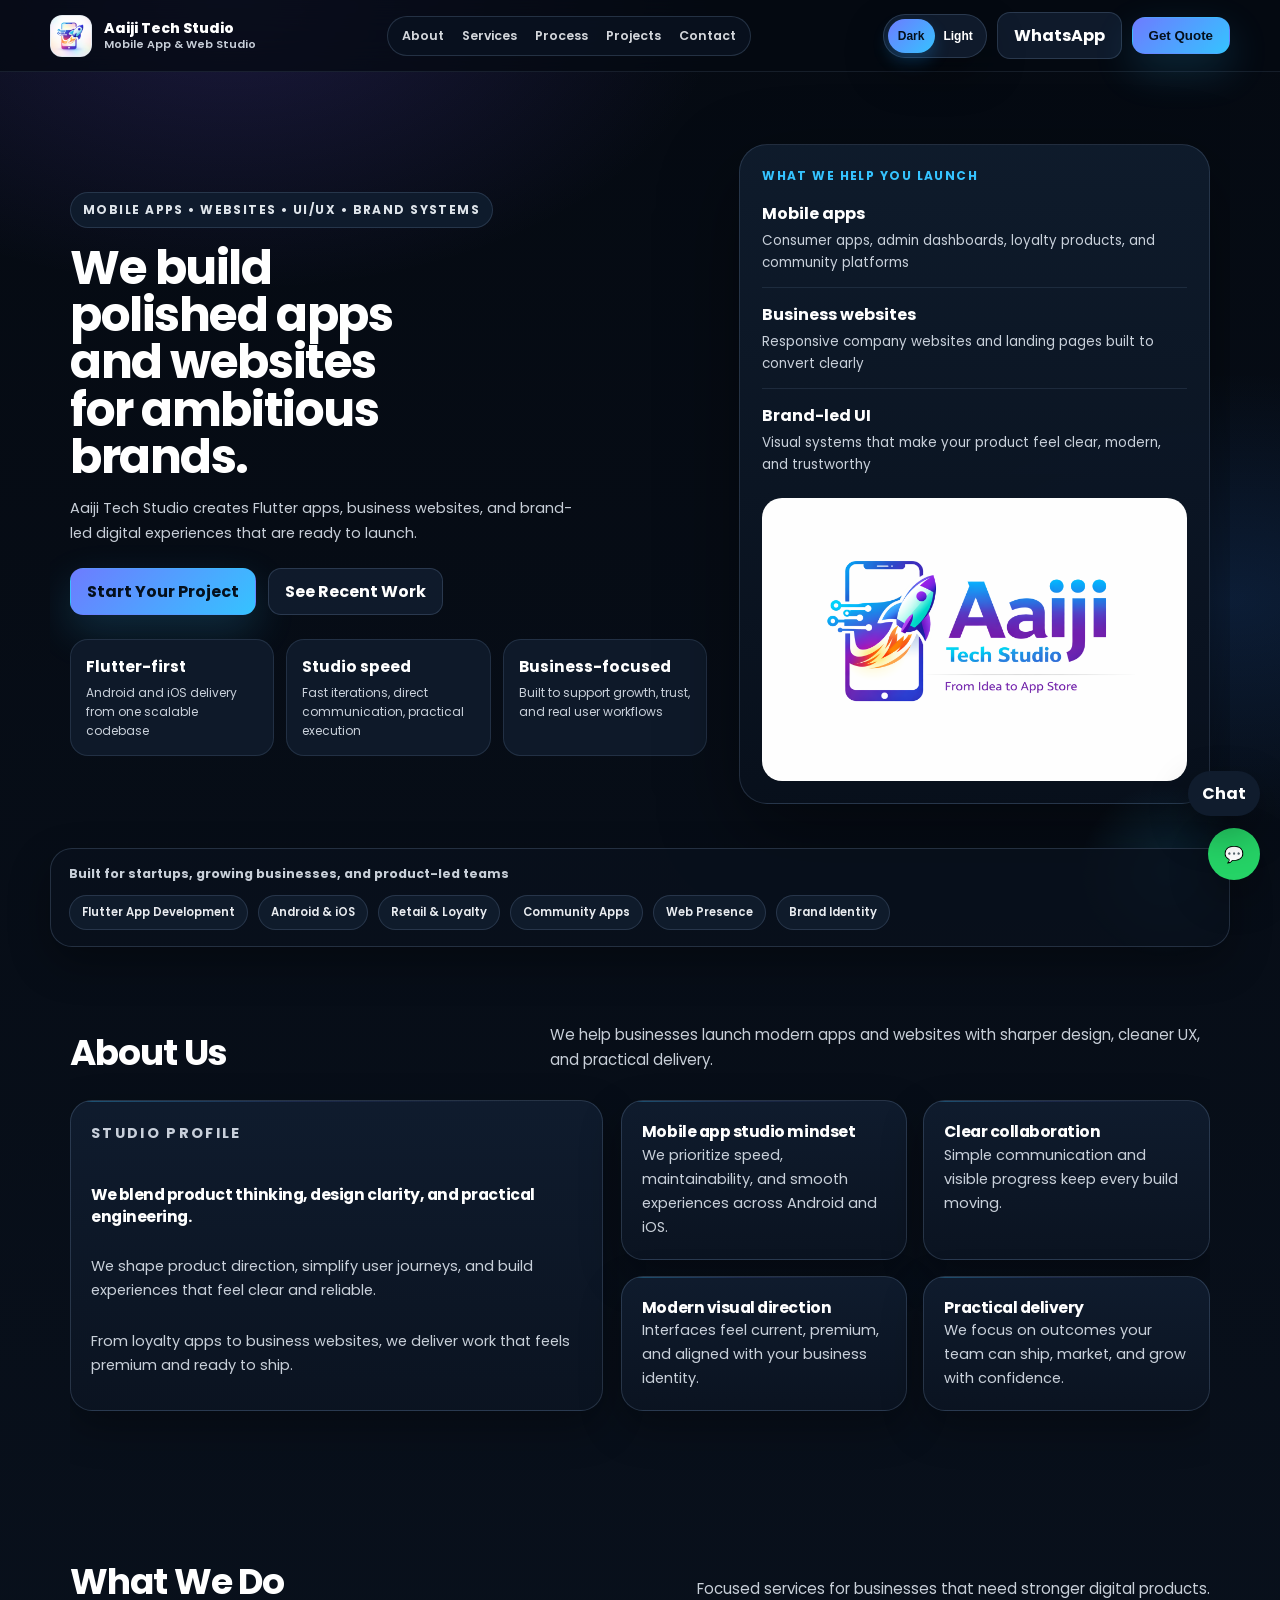
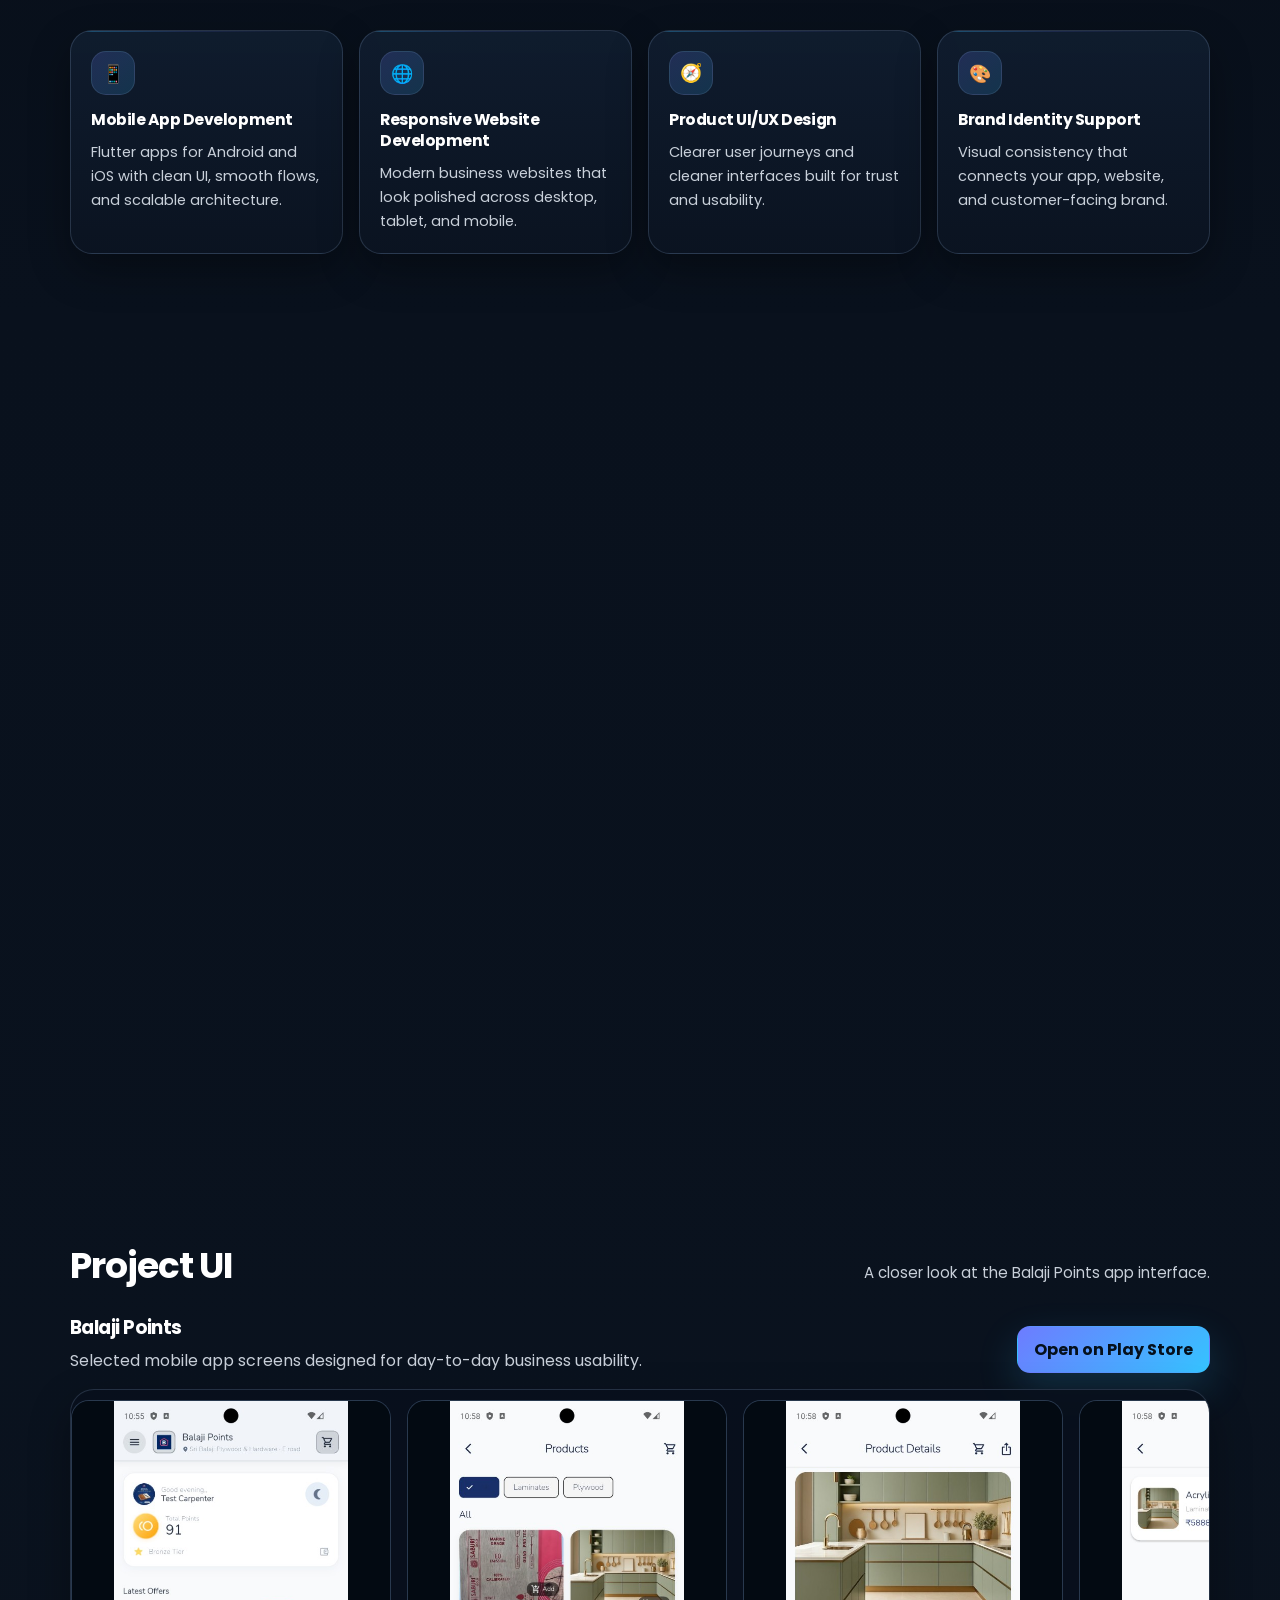
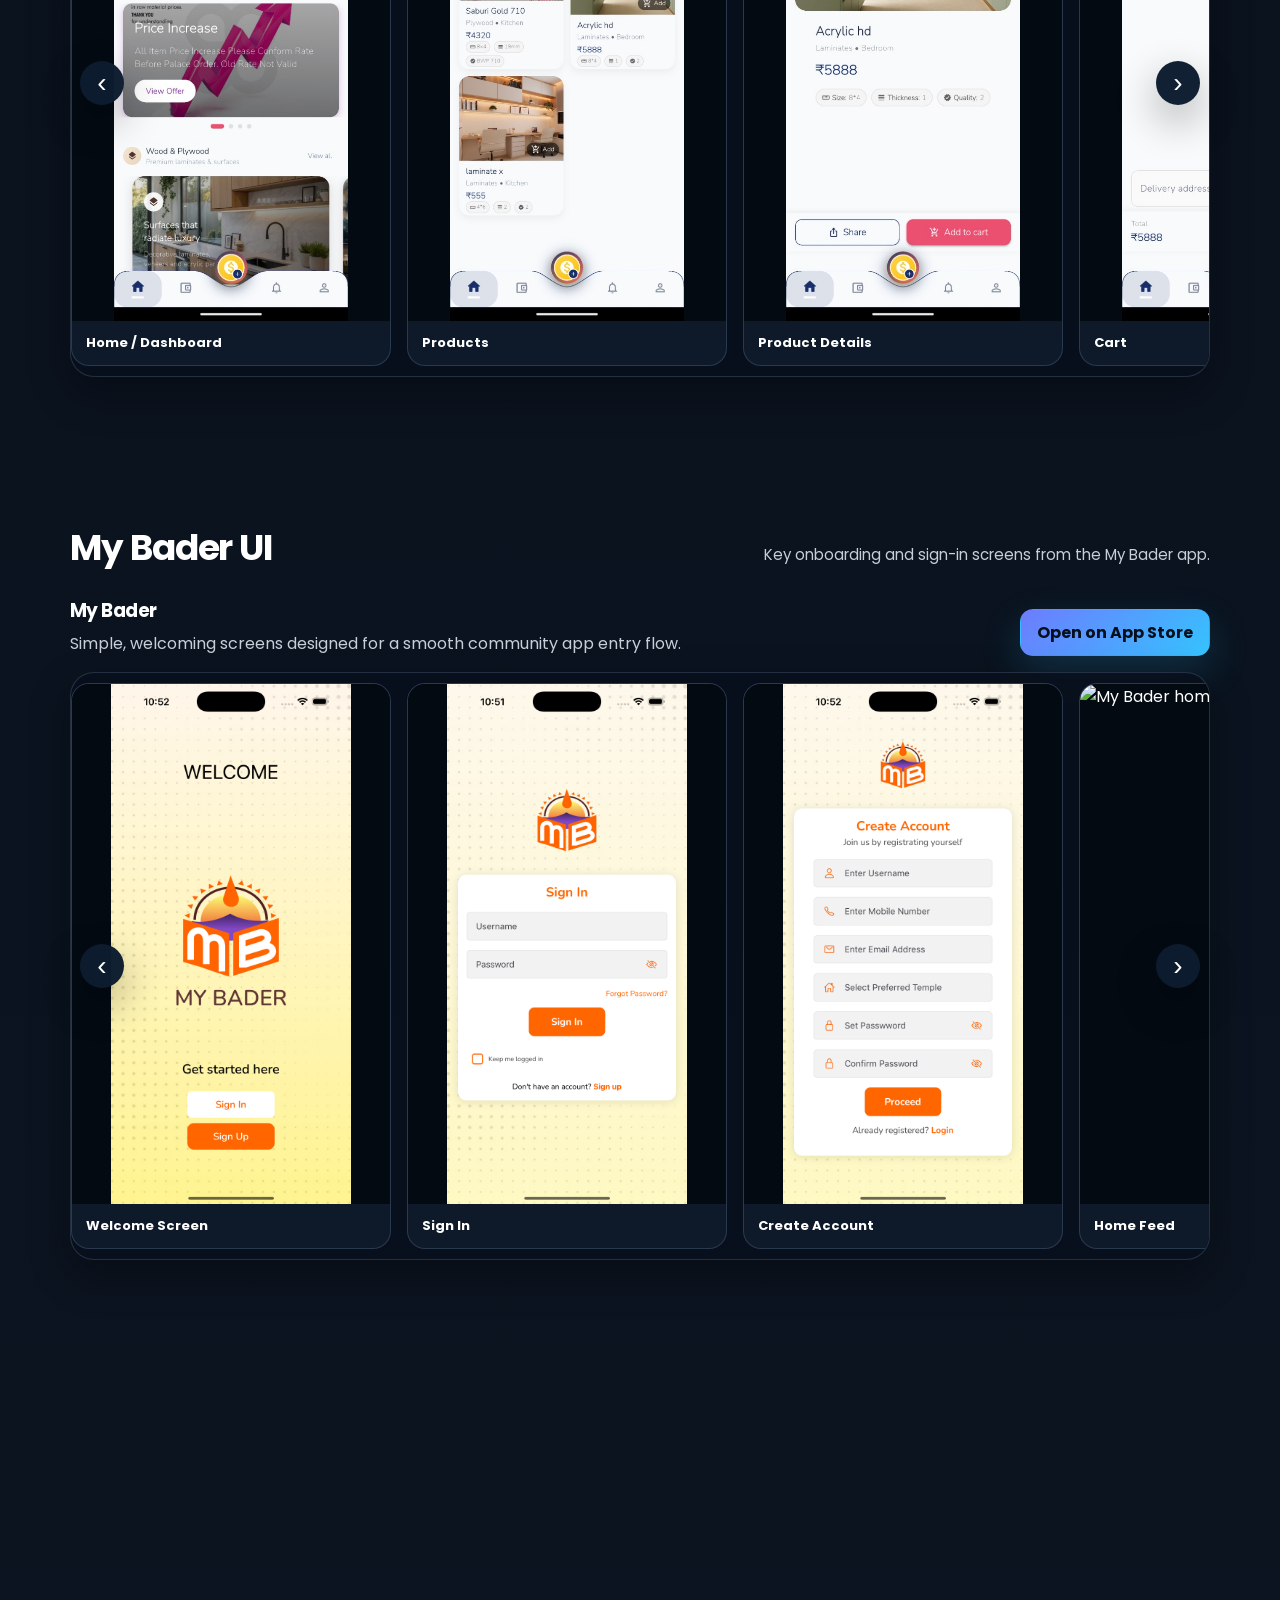
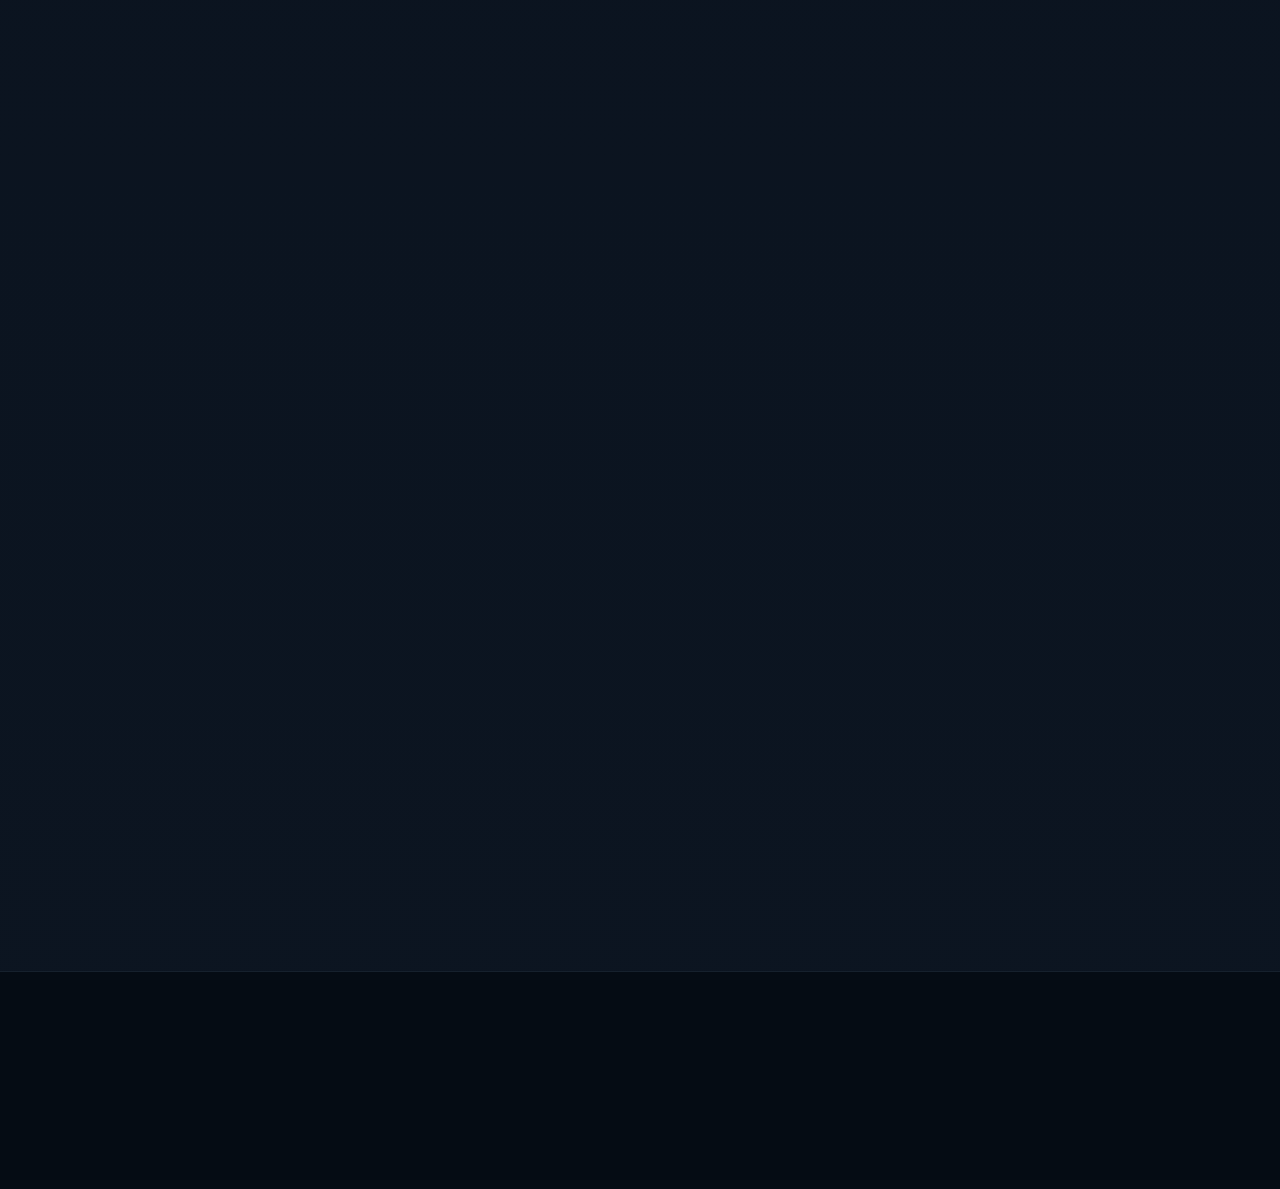
==== commit 7a9049cc: "update second project" ====
--- a/index.html
+++ b/index.html
@@ -258,6 +258,7 @@
           <p>Community-focused mobile app for Seervi Samaj with polished UI and iOS deployment support.</p>
           <div class="work-actions">
             <a href="https://apps.apple.com/ng/app/mybader-seervi-samaj-app/id6746418764" class="btn" target="_blank" rel="noreferrer">App Store</a>
+            <a href="#mybader-ui" class="btn btn--ghost">See UI</a>
           </div>
         </article>
       </div>
@@ -305,6 +306,58 @@
           <figure class="gallery-card">
             <img src="assets/images/projects/balaji-points/profile.png" alt="Balaji Points profile screen">
             <figcaption>Profile</figcaption>
+          </figure>
+        </div>
+        <button class="carousel-btn carousel-btn--next" type="button" aria-label="Next screenshots" data-carousel-next>›</button>
+      </div>
+    </div>
+  </section>
+
+  <section class="project-images section" id="mybader-ui">
+    <div class="container">
+      <div class="section-head">
+        <h2 class="section-title">My Bader UI</h2>
+        <p class="section-subtitle">Key onboarding and sign-in screens from the My Bader app.</p>
+      </div>
+
+      <div class="project-images-header">
+        <div>
+          <h3 class="project-images-title">My Bader</h3>
+          <p class="project-images-subtitle">Simple, welcoming screens designed for a smooth community app entry flow.</p>
+        </div>
+        <a href="https://apps.apple.com/ng/app/mybader-seervi-samaj-app/id6746418764" class="btn" target="_blank" rel="noreferrer">Open on App Store</a>
+      </div>
+
+      <div class="carousel" data-carousel="mybader">
+        <button class="carousel-btn carousel-btn--prev" type="button" aria-label="Previous screenshots" data-carousel-prev>‹</button>
+        <div class="carousel-track gallery--phones" data-carousel-track tabindex="0" aria-label="My Bader screenshots carousel">
+          <figure class="gallery-card">
+            <img src="assets/images/projects/mybader/welcome.png" alt="My Bader welcome screen">
+            <figcaption>Welcome Screen</figcaption>
+          </figure>
+          <figure class="gallery-card">
+            <img src="assets/images/projects/mybader/sign-in.png" alt="My Bader sign in screen">
+            <figcaption>Sign In</figcaption>
+          </figure>
+          <figure class="gallery-card">
+            <img src="assets/images/projects/mybader/sign-up.png" alt="My Bader sign up screen">
+            <figcaption>Create Account</figcaption>
+          </figure>
+          <figure class="gallery-card">
+            <img src="assets/images/projects/mybader/home-feed.png" alt="My Bader home feed screen">
+            <figcaption>Home Feed</figcaption>
+          </figure>
+          <figure class="gallery-card">
+            <img src="assets/images/projects/mybader/explore.png" alt="My Bader explore screen">
+            <figcaption>Explore</figcaption>
+          </figure>
+          <figure class="gallery-card">
+            <img src="assets/images/projects/mybader/bader.png" alt="My Bader bader screen">
+            <figcaption>Bader</figcaption>
+          </figure>
+          <figure class="gallery-card">
+            <img src="assets/images/projects/mybader/support.png" alt="My Bader support screen">
+            <figcaption>Support</figcaption>
           </figure>
         </div>
         <button class="carousel-btn carousel-btn--next" type="button" aria-label="Next screenshots" data-carousel-next>›</button>
--- a/style.css
+++ b/style.css
@@ -46,6 +46,7 @@
   scroll-behavior:smooth;
   background: var(--body-bg);
   background-color: var(--bg);
+  overflow-x: hidden;
 }
 body.menu-open{ overflow:hidden; }
 body{
@@ -56,6 +57,7 @@
   background: var(--body-bg);
   background-color: var(--bg);
   transition: background .35s ease, color .35s ease;
+  overflow-x: hidden;
 }
 
 a{ color:inherit; text-decoration:none; }
@@ -304,6 +306,11 @@
   transition: transform .18s ease, filter .18s ease, border-color .18s ease, background .18s ease;
 }
 
+[data-theme="light"] .btn{
+  background: linear-gradient(135deg, #5e73ff, #1e9dff);
+  box-shadow: 0 14px 30px rgba(30,157,255,0.18);
+}
+
 .btn:hover{ transform: translateY(-1px); filter: brightness(1.04); }
 .btn:active{ transform: translateY(0); }
 
@@ -315,7 +322,9 @@
 }
 
 [data-theme="light"] .btn--ghost{
-  background: rgba(255,255,255,0.86);
+  background: linear-gradient(135deg, rgba(94,115,255,0.12), rgba(30,157,255,0.08));
+  border-color: rgba(30,157,255,0.18);
+  color: #18467f;
 }
 
 .btn--ghost:hover{
@@ -387,6 +396,7 @@
   grid-template-columns: minmax(0, 1.15fr) minmax(320px, 0.85fr);
   gap: 32px;
   align-items:center;
+  overflow-x: clip;
 }
 
 .eyebrow{
@@ -571,14 +581,16 @@
 }
 
 [data-theme="light"] .chip{
-  background: rgba(255,255,255,0.96);
-  color: rgba(16, 32, 51, 0.86);
+  background: linear-gradient(135deg, rgba(94,115,255,0.1), rgba(30,157,255,0.08));
+  border-color: rgba(30,157,255,0.14);
+  color: #18467f;
 }
 
 .about-story{
   display:grid;
   grid-template-columns: minmax(0, 0.95fr) minmax(0, 1.05fr);
   gap:18px;
+  overflow-x: clip;
 }
 
 .about-copy{
@@ -665,6 +677,12 @@
   color: rgba(237,242,250,0.92);
   font-size:11.5px;
   font-weight:700;
+}
+
+[data-theme="light"] .tag{
+  background: linear-gradient(135deg, rgba(94,115,255,0.12), rgba(30,157,255,0.08));
+  border-color: rgba(30,157,255,0.16);
+  color: #18467f;
 }
 
 .work-card p{
@@ -837,6 +855,7 @@
   display:grid;
   grid-template-columns: minmax(280px, 0.9fr) minmax(0, 1.1fr);
   gap:18px;
+  overflow-x: clip;
 }
 
 .contact-panel{
@@ -881,7 +900,9 @@
 }
 
 [data-theme="light"] .social-link{
-  background: rgba(255,255,255,0.94);
+  background: linear-gradient(135deg, rgba(94,115,255,0.1), rgba(30,157,255,0.08));
+  border-color: rgba(30,157,255,0.14);
+  color: #18467f;
 }
 
 .social-icon{
@@ -929,7 +950,10 @@
 [data-theme="light"] .contact-form textarea,
 [data-theme="light"] .popup-content input,
 [data-theme="light"] .popup-content textarea{
-  background: rgba(255,255,255,0.94);
+  background: linear-gradient(180deg, rgba(255,255,255,0.98), rgba(246,250,255,0.98));
+  border-color: rgba(97,127,168,0.18);
+  color: #102033;
+  box-shadow: inset 0 1px 0 rgba(255,255,255,0.92);
 }
 
 .contact-form textarea,
@@ -947,6 +971,13 @@
 .popup-content input::placeholder,
 .popup-content textarea::placeholder{
   color: rgba(218,228,242,0.5);
+}
+
+[data-theme="light"] .contact-form input::placeholder,
+[data-theme="light"] .contact-form textarea::placeholder,
+[data-theme="light"] .popup-content input::placeholder,
+[data-theme="light"] .popup-content textarea::placeholder{
+  color: rgba(64,84,112,0.58);
 }
 
 .contact-form input:focus,
@@ -1116,7 +1147,9 @@
 }
 
 [data-theme="light"] .footer-link{
-  background: rgba(255,255,255,0.94);
+  background: linear-gradient(135deg, rgba(94,115,255,0.1), rgba(30,157,255,0.08));
+  border-color: rgba(30,157,255,0.14);
+  color: #18467f;
 }
 
 .footer-link:hover{
@@ -1253,6 +1286,15 @@
 
 @media(max-width: 768px){
   .container{ padding:0 16px; }
+  .header-inner,
+  .hero-inner,
+  .about-story,
+  .contact-layout,
+  .section-head,
+  .footer-inner{
+    width: 100%;
+    max-width: 100%;
+  }
   .section{ padding:64px 0; }
   .hero{ padding:56px 0 24px; }
   .hero-metrics,
@@ -1287,7 +1329,30 @@
 }
 
 @media(max-width: 560px){
-  .brand-text{ display:none; }
+  .container{
+    padding: 0 14px;
+  }
+
+  .brand{
+    gap: 10px;
+    min-width: 0;
+  }
+
+  .brand-text{
+    display:flex;
+    min-width: 0;
+  }
+
+  .brand-name{
+    font-size: 12px;
+    white-space: normal;
+    line-height: 1.05;
+  }
+
+  .brand-tagline{
+    font-size: 10px;
+    white-space: normal;
+  }
 
   .hero h1{
     font-size: 2.1rem;
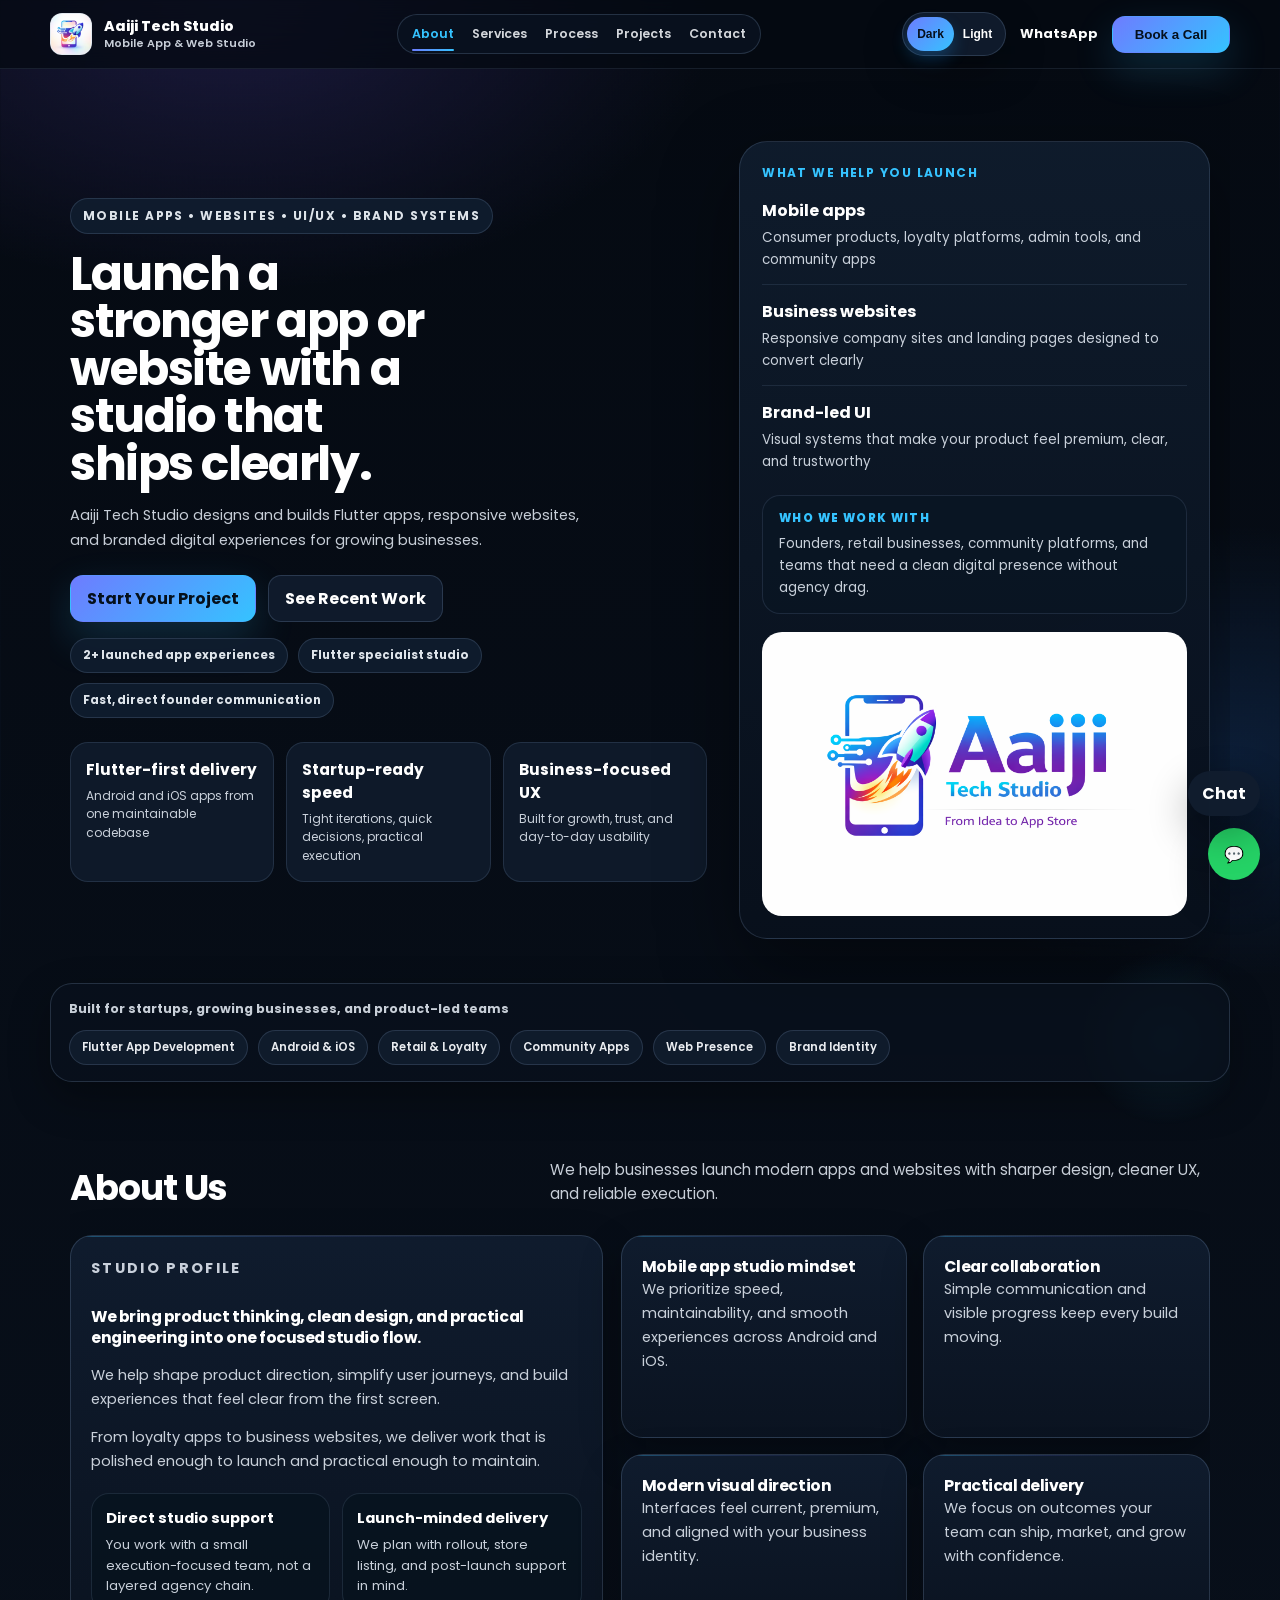
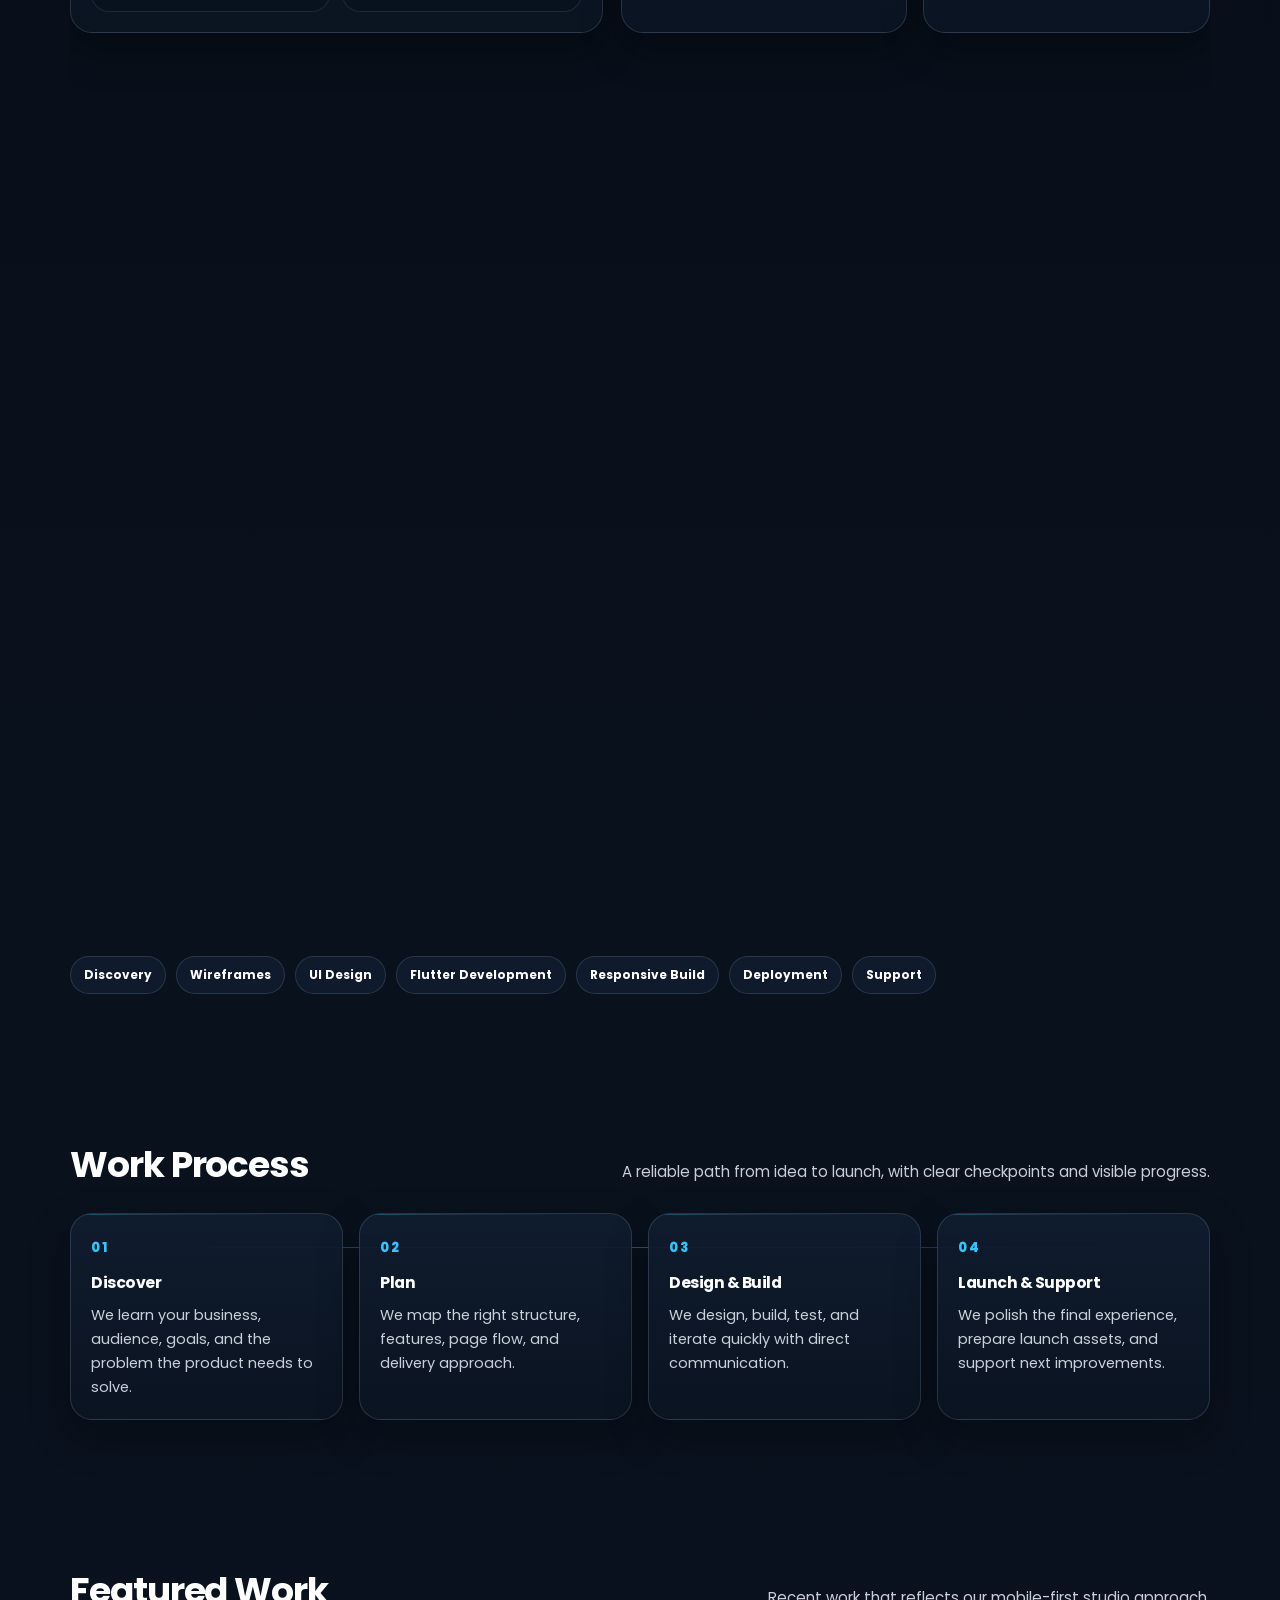
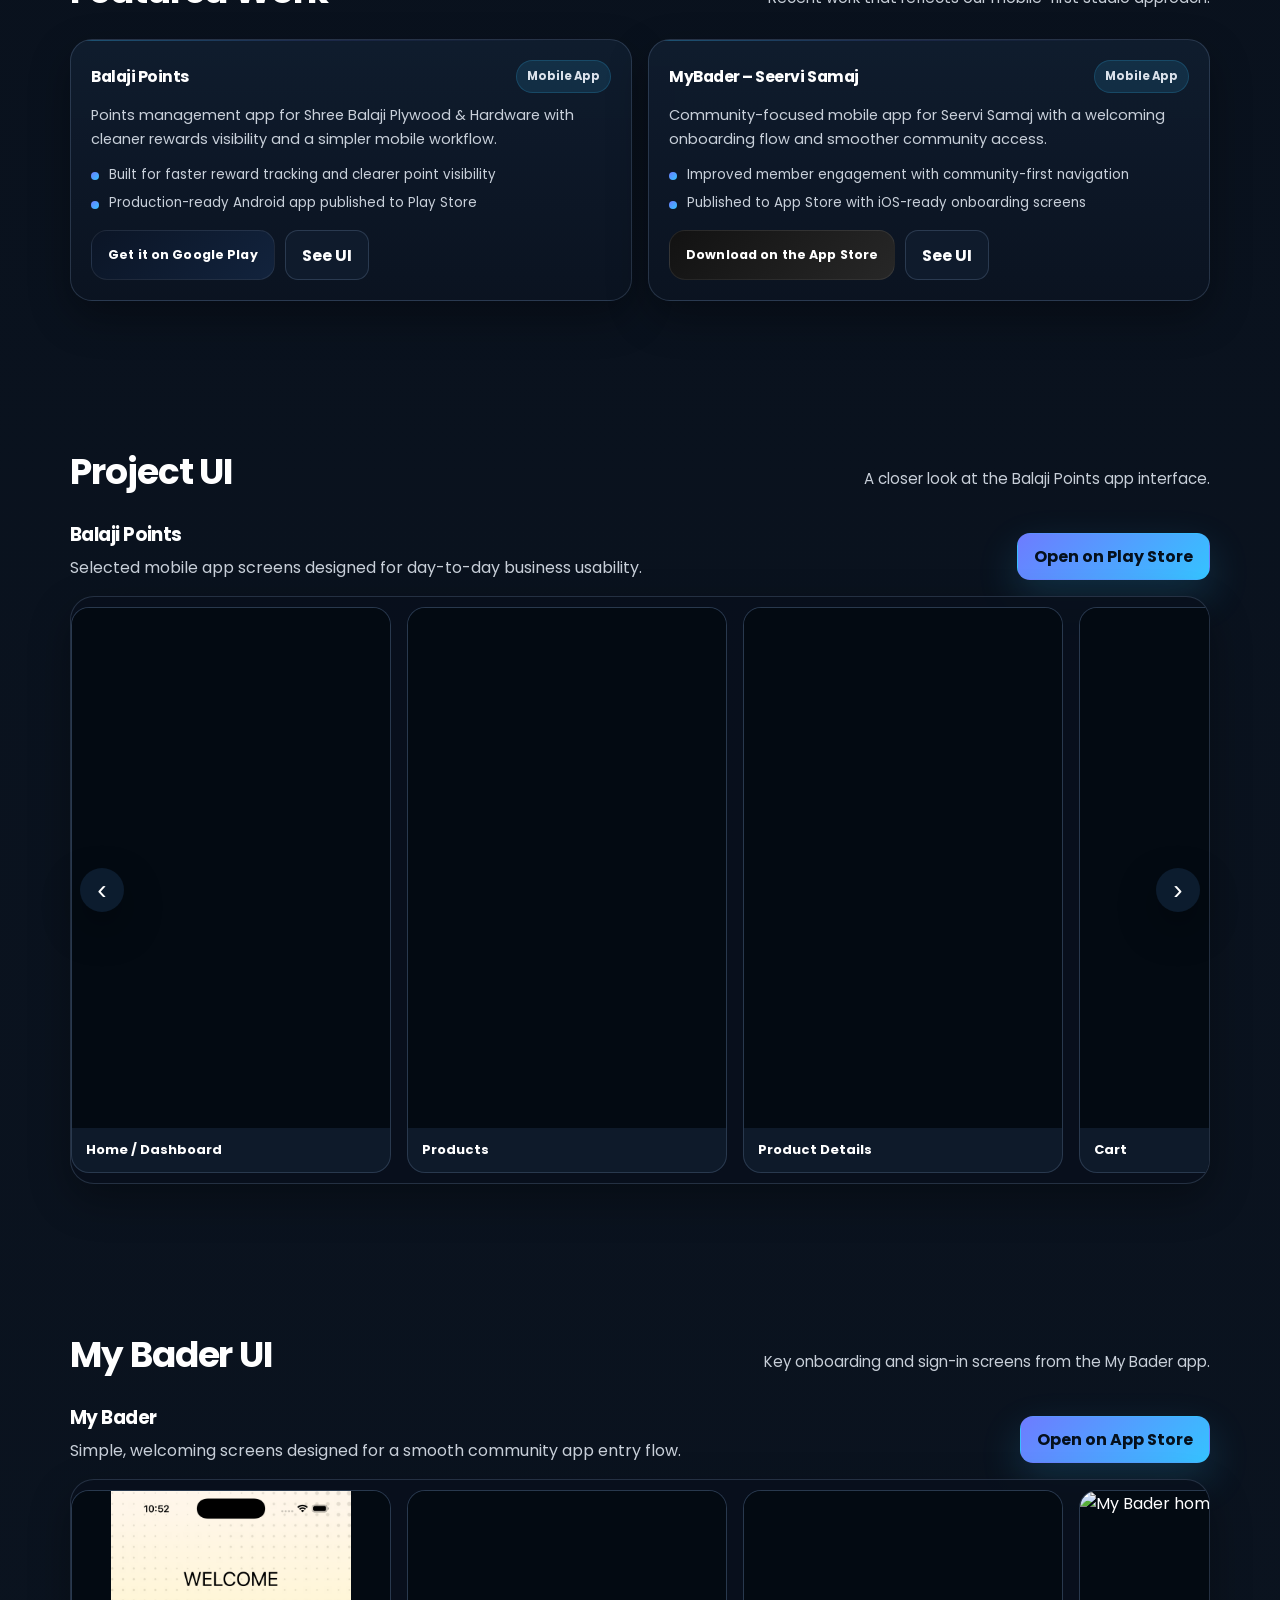
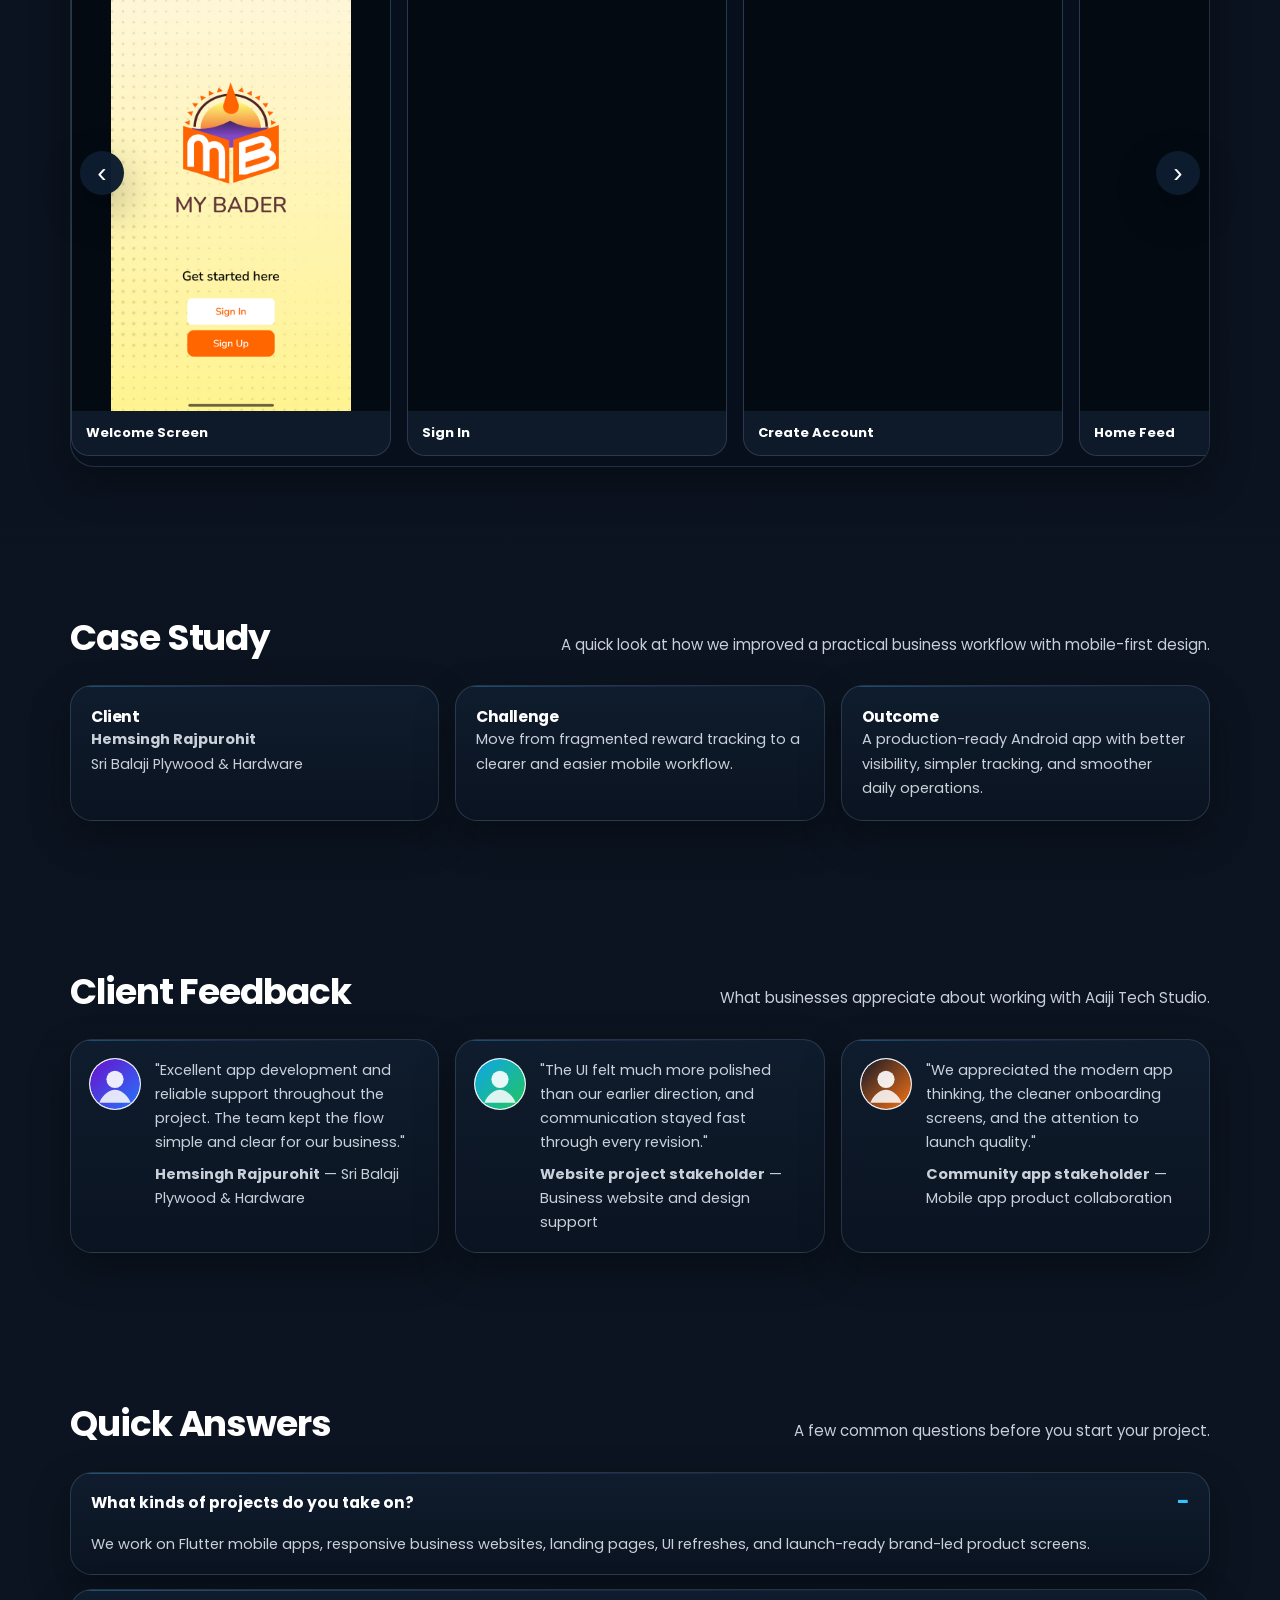
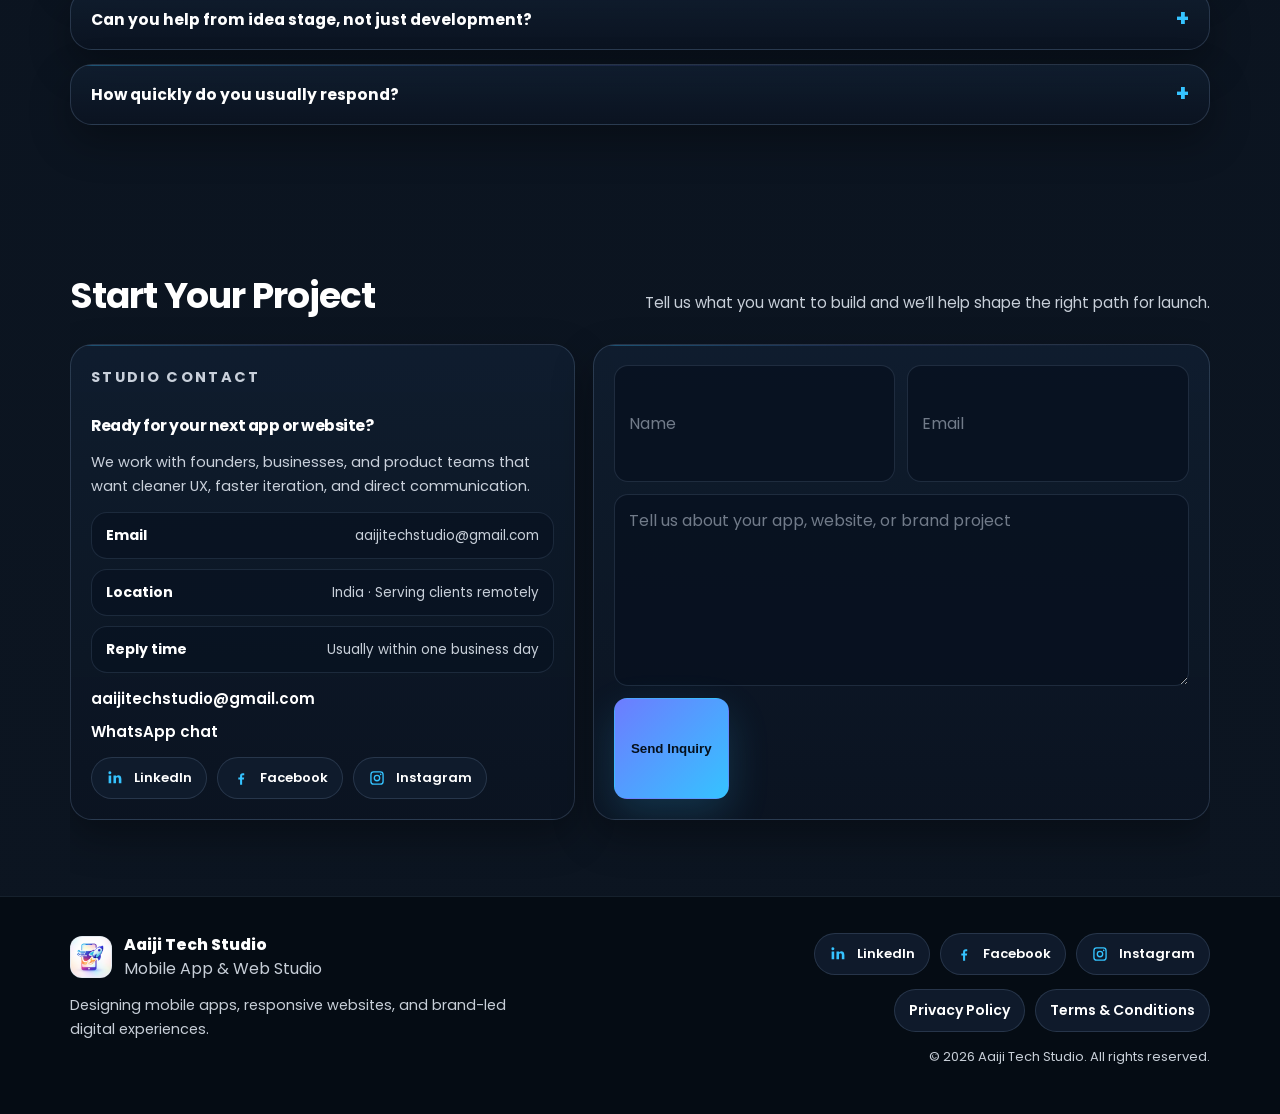
==== commit 8067e0b8: "update it" ====
--- a/index.html
+++ b/index.html
@@ -51,8 +51,8 @@
         <span class="theme-text-toggle__label theme-text-toggle__label--dark">Dark</span>
         <span class="theme-text-toggle__label theme-text-toggle__label--light">Light</span>
       </button>
-      <a class="btn btn--ghost" href="https://wa.me/918947038661" target="_blank" rel="noreferrer">WhatsApp</a>
-      <button onclick="openForm()" class="btn" type="button">Get Quote</button>
+      <a class="header-link" href="https://wa.me/918947038661" target="_blank" rel="noreferrer">WhatsApp</a>
+      <button onclick="openForm()" class="btn btn--header" type="button">Book a Call</button>
     </div>
   </div>
 </header>
@@ -62,26 +62,31 @@
     <div class="container hero-inner">
       <div class="hero-copy">
         <p class="eyebrow">Mobile apps • websites • UI/UX • brand systems</p>
-        <h1>We build polished apps and websites for ambitious brands.</h1>
+        <h1>Launch a stronger app or website with a studio that ships clearly.</h1>
         <p class="lead">
-          Aaiji Tech Studio creates Flutter apps, business websites, and brand-led digital experiences that are ready to launch.
+          Aaiji Tech Studio designs and builds Flutter apps, responsive websites, and branded digital experiences for growing businesses.
         </p>
         <div class="hero-actions">
           <a href="https://wa.me/918947038661" class="btn" target="_blank" rel="noreferrer">Start Your Project</a>
           <a href="#projects" class="btn btn--ghost">See Recent Work</a>
         </div>
+        <div class="hero-proof">
+          <span class="hero-proof__item">2+ launched app experiences</span>
+          <span class="hero-proof__item">Flutter specialist studio</span>
+          <span class="hero-proof__item">Fast, direct founder communication</span>
+        </div>
         <div class="hero-metrics">
           <div class="metric">
-            <div class="metric-value">Flutter-first</div>
-            <div class="metric-label">Android and iOS delivery from one scalable codebase</div>
+            <div class="metric-value">Flutter-first delivery</div>
+            <div class="metric-label">Android and iOS apps from one maintainable codebase</div>
           </div>
           <div class="metric">
-            <div class="metric-value">Studio speed</div>
-            <div class="metric-label">Fast iterations, direct communication, practical execution</div>
+            <div class="metric-value">Startup-ready speed</div>
+            <div class="metric-label">Tight iterations, quick decisions, practical execution</div>
           </div>
           <div class="metric">
-            <div class="metric-value">Business-focused</div>
-            <div class="metric-label">Built to support growth, trust, and real user workflows</div>
+            <div class="metric-value">Business-focused UX</div>
+            <div class="metric-label">Built for growth, trust, and day-to-day usability</div>
           </div>
         </div>
       </div>
@@ -92,18 +97,22 @@
           <div class="hero-list">
             <div class="hero-list-item">
               <span class="hero-list-title">Mobile apps</span>
-              <span class="hero-list-copy">Consumer apps, admin dashboards, loyalty products, and community platforms</span>
+              <span class="hero-list-copy">Consumer products, loyalty platforms, admin tools, and community apps</span>
             </div>
             <div class="hero-list-item">
               <span class="hero-list-title">Business websites</span>
-              <span class="hero-list-copy">Responsive company websites and landing pages built to convert clearly</span>
+              <span class="hero-list-copy">Responsive company sites and landing pages designed to convert clearly</span>
             </div>
             <div class="hero-list-item">
               <span class="hero-list-title">Brand-led UI</span>
-              <span class="hero-list-copy">Visual systems that make your product feel clear, modern, and trustworthy</span>
-            </div>
-          </div>
-          <img src="assets/images/banner.png" class="hero-img" alt="Aaiji Tech Studio product showcase">
+              <span class="hero-list-copy">Visual systems that make your product feel premium, clear, and trustworthy</span>
+            </div>
+          </div>
+          <div class="hero-studio-note">
+            <span class="hero-studio-note__label">Who we work with</span>
+            <p>Founders, retail businesses, community platforms, and teams that need a clean digital presence without agency drag.</p>
+          </div>
+          <img src="assets/images/banner.png" class="hero-img" alt="Aaiji Tech Studio product showcase" loading="eager" decoding="async">
         </div>
       </div>
     </div>
@@ -128,20 +137,30 @@
       <div class="section-head">
         <h2 class="section-title">About Us</h2>
         <p class="section-subtitle">
-          We help businesses launch modern apps and websites with sharper design, cleaner UX, and practical delivery.
+          We help businesses launch modern apps and websites with sharper design, cleaner UX, and reliable execution.
         </p>
       </div>
 
       <div class="about-story">
         <div class="about-copy panel panel--feature">
           <p class="section-kicker">Studio profile</p>
-          <h3>We blend product thinking, design clarity, and practical engineering.</h3>
+          <h3>We bring product thinking, clean design, and practical engineering into one focused studio flow.</h3>
           <p>
-            We shape product direction, simplify user journeys, and build experiences that feel clear and reliable.
+            We help shape product direction, simplify user journeys, and build experiences that feel clear from the first screen.
           </p>
           <p>
-            From loyalty apps to business websites, we deliver work that feels premium and ready to ship.
+            From loyalty apps to business websites, we deliver work that is polished enough to launch and practical enough to maintain.
           </p>
+          <div class="identity-strip">
+            <div class="identity-chip">
+              <strong>Direct studio support</strong>
+              <span>You work with a small execution-focused team, not a layered agency chain.</span>
+            </div>
+            <div class="identity-chip">
+              <strong>Launch-minded delivery</strong>
+              <span>We plan with rollout, store listing, and post-launch support in mind.</span>
+            </div>
+          </div>
         </div>
 
         <div class="about-grid">
@@ -166,11 +185,38 @@
     </div>
   </section>
 
+  <section class="why-us section">
+    <div class="container">
+      <div class="section-head">
+        <h2 class="section-title">Why Choose Aaiji Tech Studio</h2>
+        <p class="section-subtitle">A focused studio setup for teams that want momentum, polish, and clear ownership.</p>
+      </div>
+
+      <div class="why-grid">
+        <article class="panel why-card">
+          <span class="why-index">01</span>
+          <h3>Clear product direction</h3>
+          <p>We shape structure, priorities, and UX before building so the final experience feels intentional.</p>
+        </article>
+        <article class="panel why-card">
+          <span class="why-index">02</span>
+          <h3>Design that feels premium</h3>
+          <p>We use branding, spacing, motion, and content hierarchy to make products feel more trustworthy.</p>
+        </article>
+        <article class="panel why-card">
+          <span class="why-index">03</span>
+          <h3>Practical launch support</h3>
+          <p>From responsive QA to app store links and post-launch refinement, we stay close to the release outcome.</p>
+        </article>
+      </div>
+    </div>
+  </section>
+
   <section class="services section" id="services">
     <div class="container">
       <div class="section-head">
         <h2 class="section-title">What We Do</h2>
-        <p class="section-subtitle">Focused services for businesses that need stronger digital products.</p>
+        <p class="section-subtitle">Focused services for businesses that need a better product foundation and a cleaner launch path.</p>
       </div>
 
       <div class="cards">
@@ -195,6 +241,16 @@
           <p>Visual consistency that connects your app, website, and customer-facing brand.</p>
         </div>
       </div>
+
+      <div class="service-rail">
+        <span class="service-pill">Discovery</span>
+        <span class="service-pill">Wireframes</span>
+        <span class="service-pill">UI Design</span>
+        <span class="service-pill">Flutter Development</span>
+        <span class="service-pill">Responsive Build</span>
+        <span class="service-pill">Deployment</span>
+        <span class="service-pill">Support</span>
+      </div>
     </div>
   </section>
 
@@ -202,29 +258,29 @@
     <div class="container">
       <div class="section-head">
         <h2 class="section-title">Work Process</h2>
-        <p class="section-subtitle">A simple, reliable flow that keeps projects clear from idea to launch.</p>
-      </div>
-
-      <div class="process-grid">
+        <p class="section-subtitle">A reliable path from idea to launch, with clear checkpoints and visible progress.</p>
+      </div>
+
+      <div class="process-grid process-timeline">
         <article class="process-card card">
           <span class="process-step">01</span>
           <h3>Discover</h3>
-          <p>We learn your business, audience, goals, and the problem your product needs to solve.</p>
+          <p>We learn your business, audience, goals, and the problem the product needs to solve.</p>
         </article>
         <article class="process-card card">
           <span class="process-step">02</span>
           <h3>Plan</h3>
-          <p>We define structure, screens, features, and the right path for delivery.</p>
+          <p>We map the right structure, features, page flow, and delivery approach.</p>
         </article>
         <article class="process-card card">
           <span class="process-step">03</span>
           <h3>Design & Build</h3>
-          <p>We design, build, and iterate quickly with direct communication and visible progress.</p>
+          <p>We design, build, test, and iterate quickly with direct communication.</p>
         </article>
         <article class="process-card card">
           <span class="process-step">04</span>
           <h3>Launch & Support</h3>
-          <p>We polish the final experience, prepare launch assets, and support improvements after release.</p>
+          <p>We polish the final experience, prepare launch assets, and support next improvements.</p>
         </article>
       </div>
     </div>
@@ -243,9 +299,13 @@
             <h3>Balaji Points</h3>
             <span class="tag">Mobile App</span>
           </div>
-          <p>Points-management app for Shree Balaji Plywood & Hardware with rewards visibility and a clean mobile workflow.</p>
+          <p>Points management app for Shree Balaji Plywood & Hardware with cleaner rewards visibility and a simpler mobile workflow.</p>
+          <ul class="work-results">
+            <li>Built for faster reward tracking and clearer point visibility</li>
+            <li>Production-ready Android app published to Play Store</li>
+          </ul>
           <div class="work-actions">
-            <a href="https://play.google.com/store/apps/details?id=com.balaji.points" class="btn" target="_blank" rel="noreferrer">Play Store</a>
+            <a href="https://play.google.com/store/apps/details?id=com.balaji.points" class="store-badge store-badge--play" target="_blank" rel="noreferrer">Get it on Google Play</a>
             <a href="#balaji-points-ui" class="btn btn--ghost">See UI</a>
           </div>
         </article>
@@ -255,9 +315,13 @@
             <h3>MyBader – Seervi Samaj</h3>
             <span class="tag">Mobile App</span>
           </div>
-          <p>Community-focused mobile app for Seervi Samaj with polished UI and iOS deployment support.</p>
+          <p>Community-focused mobile app for Seervi Samaj with a welcoming onboarding flow and smoother community access.</p>
+          <ul class="work-results">
+            <li>Improved member engagement with community-first navigation</li>
+            <li>Published to App Store with iOS-ready onboarding screens</li>
+          </ul>
           <div class="work-actions">
-            <a href="https://apps.apple.com/ng/app/mybader-seervi-samaj-app/id6746418764" class="btn" target="_blank" rel="noreferrer">App Store</a>
+            <a href="https://apps.apple.com/ng/app/mybader-seervi-samaj-app/id6746418764" class="store-badge store-badge--app" target="_blank" rel="noreferrer">Download on the App Store</a>
             <a href="#mybader-ui" class="btn btn--ghost">See UI</a>
           </div>
         </article>
@@ -284,29 +348,29 @@
         <button class="carousel-btn carousel-btn--prev" type="button" aria-label="Previous screenshots" data-carousel-prev>‹</button>
         <div class="carousel-track gallery--phones" data-carousel-track tabindex="0" aria-label="Balaji Points screenshots carousel">
           <figure class="gallery-card">
-            <img src="assets/images/projects/balaji-points/home.png" alt="Balaji Points app home screen">
-            <figcaption>Home / Dashboard</figcaption>
-          </figure>
-          <figure class="gallery-card">
-            <img src="assets/images/projects/balaji-points/products.png" alt="Balaji Points products screen">
-            <figcaption>Products</figcaption>
-          </figure>
-          <figure class="gallery-card">
-            <img src="assets/images/projects/balaji-points/product-detail.png" alt="Balaji Points product details screen">
-            <figcaption>Product Details</figcaption>
-          </figure>
-          <figure class="gallery-card">
-            <img src="assets/images/projects/balaji-points/cart.png" alt="Balaji Points cart screen">
-            <figcaption>Cart</figcaption>
-          </figure>
-          <figure class="gallery-card">
-            <img src="assets/images/projects/balaji-points/notifications.png" alt="Balaji Points notifications screen">
-            <figcaption>Notifications</figcaption>
-          </figure>
-          <figure class="gallery-card">
-            <img src="assets/images/projects/balaji-points/profile.png" alt="Balaji Points profile screen">
-            <figcaption>Profile</figcaption>
-          </figure>
+          <img src="assets/images/projects/balaji-points/home.png" alt="Balaji Points app home screen" loading="lazy" decoding="async">
+          <figcaption>Home / Dashboard</figcaption>
+        </figure>
+        <figure class="gallery-card">
+          <img src="assets/images/projects/balaji-points/products.png" alt="Balaji Points products screen" loading="lazy" decoding="async">
+          <figcaption>Products</figcaption>
+        </figure>
+        <figure class="gallery-card">
+          <img src="assets/images/projects/balaji-points/product-detail.png" alt="Balaji Points product details screen" loading="lazy" decoding="async">
+          <figcaption>Product Details</figcaption>
+        </figure>
+        <figure class="gallery-card">
+          <img src="assets/images/projects/balaji-points/cart.png" alt="Balaji Points cart screen" loading="lazy" decoding="async">
+          <figcaption>Cart</figcaption>
+        </figure>
+        <figure class="gallery-card">
+          <img src="assets/images/projects/balaji-points/notifications.png" alt="Balaji Points notifications screen" loading="lazy" decoding="async">
+          <figcaption>Notifications</figcaption>
+        </figure>
+        <figure class="gallery-card">
+          <img src="assets/images/projects/balaji-points/profile.png" alt="Balaji Points profile screen" loading="lazy" decoding="async">
+          <figcaption>Profile</figcaption>
+        </figure>
         </div>
         <button class="carousel-btn carousel-btn--next" type="button" aria-label="Next screenshots" data-carousel-next>›</button>
       </div>
@@ -332,31 +396,31 @@
         <button class="carousel-btn carousel-btn--prev" type="button" aria-label="Previous screenshots" data-carousel-prev>‹</button>
         <div class="carousel-track gallery--phones" data-carousel-track tabindex="0" aria-label="My Bader screenshots carousel">
           <figure class="gallery-card">
-            <img src="assets/images/projects/mybader/welcome.png" alt="My Bader welcome screen">
+            <img src="assets/images/projects/mybader/welcome.png" alt="My Bader welcome screen" loading="lazy" decoding="async">
             <figcaption>Welcome Screen</figcaption>
           </figure>
           <figure class="gallery-card">
-            <img src="assets/images/projects/mybader/sign-in.png" alt="My Bader sign in screen">
+            <img src="assets/images/projects/mybader/sign-in.png" alt="My Bader sign in screen" loading="lazy" decoding="async">
             <figcaption>Sign In</figcaption>
           </figure>
           <figure class="gallery-card">
-            <img src="assets/images/projects/mybader/sign-up.png" alt="My Bader sign up screen">
+            <img src="assets/images/projects/mybader/sign-up.png" alt="My Bader sign up screen" loading="lazy" decoding="async">
             <figcaption>Create Account</figcaption>
           </figure>
           <figure class="gallery-card">
-            <img src="assets/images/projects/mybader/home-feed.png" alt="My Bader home feed screen">
+            <img src="assets/images/projects/mybader/home-feed.png" alt="My Bader home feed screen" loading="lazy" decoding="async">
             <figcaption>Home Feed</figcaption>
           </figure>
           <figure class="gallery-card">
-            <img src="assets/images/projects/mybader/explore.png" alt="My Bader explore screen">
+            <img src="assets/images/projects/mybader/explore.png" alt="My Bader explore screen" loading="lazy" decoding="async">
             <figcaption>Explore</figcaption>
           </figure>
           <figure class="gallery-card">
-            <img src="assets/images/projects/mybader/bader.png" alt="My Bader bader screen">
+            <img src="assets/images/projects/mybader/bader.png" alt="My Bader bader screen" loading="lazy" decoding="async">
             <figcaption>Bader</figcaption>
           </figure>
           <figure class="gallery-card">
-            <img src="assets/images/projects/mybader/support.png" alt="My Bader support screen">
+            <img src="assets/images/projects/mybader/support.png" alt="My Bader support screen" loading="lazy" decoding="async">
             <figcaption>Support</figcaption>
           </figure>
         </div>
@@ -369,7 +433,7 @@
     <div class="container">
       <div class="section-head">
         <h2 class="section-title">Case Study</h2>
-        <p class="section-subtitle">A quick look at how we built a practical business app.</p>
+        <p class="section-subtitle">A quick look at how we improved a practical business workflow with mobile-first design.</p>
       </div>
 
       <div class="case-grid">
@@ -384,7 +448,7 @@
         </div>
         <div class="panel">
           <h3>Outcome</h3>
-          <p>A production-ready Android app with better visibility and smoother daily operations.</p>
+          <p>A production-ready Android app with better visibility, simpler tracking, and smoother daily operations.</p>
         </div>
       </div>
     </div>
@@ -401,24 +465,48 @@
         <div class="testimonial-card">
           <img class="avatar" src="assets/images/client-1.svg" alt="Client photo">
           <div>
-            <p class="quote">"Excellent app development and reliable support throughout the project."</p>
+            <p class="quote">"Excellent app development and reliable support throughout the project. The team kept the flow simple and clear for our business."</p>
             <p class="byline"><b>Hemsingh Rajpurohit</b> — Sri Balaji Plywood & Hardware</p>
           </div>
         </div>
         <div class="testimonial-card">
           <img class="avatar" src="assets/images/client-2.svg" alt="Client photo">
           <div>
-            <p class="quote">"Clean UI, fast delivery, and clear communication from start to finish."</p>
-            <p class="byline"><b>Growing business client</b> — Website & design support</p>
+            <p class="quote">"The UI felt much more polished than our earlier direction, and communication stayed fast through every revision."</p>
+            <p class="byline"><b>Website project stakeholder</b> — Business website and design support</p>
           </div>
         </div>
         <div class="testimonial-card">
           <img class="avatar" src="assets/images/client-3.svg" alt="Client photo">
           <div>
-            <p class="quote">"Highly recommended for modern app development and responsive website work."</p>
-            <p class="byline"><b>Product-focused client</b> — Mobile app studio collaboration</p>
-          </div>
-        </div>
+            <p class="quote">"We appreciated the modern app thinking, the cleaner onboarding screens, and the attention to launch quality."</p>
+            <p class="byline"><b>Community app stakeholder</b> — Mobile app product collaboration</p>
+          </div>
+        </div>
+      </div>
+    </div>
+  </section>
+
+  <section class="faq section" id="faq">
+    <div class="container">
+      <div class="section-head">
+        <h2 class="section-title">Quick Answers</h2>
+        <p class="section-subtitle">A few common questions before you start your project.</p>
+      </div>
+
+      <div class="faq-list">
+        <details class="faq-item panel" open>
+          <summary>What kinds of projects do you take on?</summary>
+          <p>We work on Flutter mobile apps, responsive business websites, landing pages, UI refreshes, and launch-ready brand-led product screens.</p>
+        </details>
+        <details class="faq-item panel">
+          <summary>Can you help from idea stage, not just development?</summary>
+          <p>Yes. We can help with discovery, flow planning, wireframes, visual direction, development, deployment, and post-launch refinements.</p>
+        </details>
+        <details class="faq-item panel">
+          <summary>How quickly do you usually respond?</summary>
+          <p>We typically respond within one business day, and faster on active delivery conversations through WhatsApp.</p>
+        </details>
       </div>
     </div>
   </section>
@@ -426,15 +514,29 @@
   <section class="contact section" id="contact">
     <div class="container">
       <div class="section-head">
-        <h2 class="section-title">Let’s Build Something Strong</h2>
-        <p class="section-subtitle">Tell us what you want to build and we’ll help shape the right solution.</p>
+        <h2 class="section-title">Start Your Project</h2>
+        <p class="section-subtitle">Tell us what you want to build and we’ll help shape the right path for launch.</p>
       </div>
 
       <div class="contact-layout">
         <div class="panel contact-panel">
           <p class="section-kicker">Studio contact</p>
           <h3>Ready for your next app or website?</h3>
-          <p>We partner with founders and businesses that want practical design and development support.</p>
+          <p>We work with founders, businesses, and product teams that want cleaner UX, faster iteration, and direct communication.</p>
+          <div class="contact-meta-list">
+            <div class="contact-meta-item">
+              <strong>Email</strong>
+              <span>aaijitechstudio@gmail.com</span>
+            </div>
+            <div class="contact-meta-item">
+              <strong>Location</strong>
+              <span>India · Serving clients remotely</span>
+            </div>
+            <div class="contact-meta-item">
+              <strong>Reply time</strong>
+              <span>Usually within one business day</span>
+            </div>
+          </div>
           <div class="contact-points">
             <a href="mailto:aaijitechstudio@gmail.com">aaijitechstudio@gmail.com</a>
             <a href="https://wa.me/918947038661" target="_blank" rel="noreferrer">WhatsApp chat</a>
@@ -461,7 +563,7 @@
           </div>
         </div>
 
-        <form action="https://formsubmit.co/aajitechstudio@gmail.com" method="POST" class="contact-form panel">
+        <form action="https://formsubmit.co/aaijitechstudio@gmail.com" method="POST" class="contact-form panel">
           <input type="hidden" name="_captcha" value="false">
           <input type="text" name="name" placeholder="Name" required>
           <input type="email" name="email" placeholder="Email" required>
@@ -520,7 +622,7 @@
   <div class="popup-content" role="dialog" aria-modal="true" aria-labelledby="quote-title">
     <button onclick="closeForm()" class="close" type="button" aria-label="Close quote form">&times;</button>
     <h3 id="quote-title">Get Quote</h3>
-    <form action="https://formsubmit.co/aajitechstudio@gmail.com" method="POST">
+    <form action="https://formsubmit.co/aaijitechstudio@gmail.com" method="POST">
       <input type="text" name="name" placeholder="Name" required>
       <input type="email" name="email" placeholder="Email" required>
       <textarea name="message" placeholder="Tell us what you want to build"></textarea>
@@ -529,6 +631,11 @@
   </div>
 </div>
 
+<div class="mobile-cta" aria-label="Mobile quick actions">
+  <a href="https://wa.me/918947038661" class="mobile-cta__primary" target="_blank" rel="noreferrer">WhatsApp</a>
+  <button onclick="openForm()" class="mobile-cta__secondary" type="button">Get Quote</button>
+</div>
+
 <a href="https://wa.me/918947038661" class="whatsapp" target="_blank" rel="noreferrer" aria-label="Chat on WhatsApp">💬</a>
 <a href="https://wa.me/918947038661" class="chatbot" target="_blank" rel="noreferrer">Chat</a>
 
--- a/style.css
+++ b/style.css
@@ -211,9 +211,11 @@
 }
 
 .nav a{
+  position:relative;
   font-size:12.5px;
   font-weight:600;
   color: rgba(246,248,251,0.86);
+  transition: color .22s ease;
 }
 
 [data-theme="light"] .nav a{
@@ -221,8 +223,31 @@
 }
 
 .nav a:hover{ color: var(--accent); }
+.nav a.is-active{ color: var(--accent); }
+.nav a.is-active::after{
+  content:"";
+  position:absolute;
+  left:0;
+  right:0;
+  bottom:-8px;
+  height:2px;
+  border-radius:999px;
+  background: linear-gradient(135deg, var(--accent-2), var(--accent));
+}
 .nav-mobile-cta{ display:none; }
 .header-cta{ display:flex; align-items:center; gap:10px; }
+
+.header-link{
+  font-size:13px;
+  font-weight:700;
+  color: var(--text);
+  padding: 10px 4px;
+  transition: color .22s ease;
+}
+
+.header-link:hover{
+  color: var(--accent);
+}
 
 .theme-text-toggle{
   min-width: 104px;
@@ -306,6 +331,10 @@
   transition: transform .18s ease, filter .18s ease, border-color .18s ease, background .18s ease;
 }
 
+.btn--header{
+  min-width: 118px;
+}
+
 [data-theme="light"] .btn{
   background: linear-gradient(135deg, #5e73ff, #1e9dff);
   box-shadow: 0 14px 30px rgba(30,157,255,0.18);
@@ -434,6 +463,28 @@
   margin-top:22px;
 }
 
+.hero-proof{
+  display:flex;
+  flex-wrap:wrap;
+  gap:10px;
+  margin-top:16px;
+}
+
+.hero-proof__item{
+  padding:8px 12px;
+  border-radius:999px;
+  border:1px solid rgba(148,178,217,0.18);
+  background: rgba(16, 29, 47, 0.9);
+  color: rgba(240,245,251,0.92);
+  font-size:11.5px;
+  font-weight:700;
+}
+
+[data-theme="light"] .hero-proof__item{
+  background: linear-gradient(135deg, rgba(94,115,255,0.12), rgba(30,157,255,0.09));
+  color:#18467f;
+}
+
 .hero-metrics{
   display:grid;
   grid-template-columns: repeat(3, minmax(0, 1fr));
@@ -541,6 +592,34 @@
   background: rgba(255,255,255,0.04);
 }
 
+.hero-studio-note{
+  padding:14px 16px;
+  margin-bottom:18px;
+  border-radius:18px;
+  border:1px solid rgba(148,178,217,0.14);
+  background: rgba(10, 21, 35, 0.86);
+}
+
+[data-theme="light"] .hero-studio-note{
+  background: linear-gradient(180deg, rgba(255,255,255,0.96), rgba(244,248,253,0.96));
+}
+
+.hero-studio-note__label{
+  display:block;
+  margin-bottom:6px;
+  font-size:11.5px;
+  font-weight:800;
+  letter-spacing:0.12em;
+  text-transform:uppercase;
+  color: var(--accent);
+}
+
+.hero-studio-note p{
+  color: var(--muted);
+  font-size:13.5px;
+  line-height:1.65;
+}
+
 .trusted{
   padding-top: 10px;
 }
@@ -598,6 +677,59 @@
   gap:14px;
 }
 
+.identity-strip{
+  display:grid;
+  grid-template-columns: repeat(2, minmax(0, 1fr));
+  gap:12px;
+  margin-top:6px;
+}
+
+.identity-chip{
+  display:grid;
+  gap:6px;
+  padding:14px;
+  border-radius:18px;
+  border:1px solid rgba(148,178,217,0.14);
+  background: rgba(8, 19, 31, 0.86);
+}
+
+[data-theme="light"] .identity-chip{
+  background: linear-gradient(180deg, rgba(255,255,255,0.98), rgba(241,247,253,0.98));
+}
+
+.identity-chip strong{
+  font-size:.92rem;
+}
+
+.identity-chip span{
+  color: var(--muted);
+  font-size:13.2px;
+  line-height:1.58;
+}
+
+.why-grid{
+  display:grid;
+  grid-template-columns: repeat(3, minmax(0, 1fr));
+  gap:16px;
+}
+
+.why-card{
+  display:grid;
+  gap:10px;
+}
+
+.why-index{
+  display:inline-flex;
+  width:max-content;
+  padding:7px 10px;
+  border-radius:999px;
+  background: rgba(53,195,255,0.12);
+  color: var(--accent);
+  font-size:12px;
+  font-weight:800;
+  letter-spacing:0.14em;
+}
+
 .about-grid{
   display:grid;
   grid-template-columns: repeat(2, minmax(0, 1fr));
@@ -637,10 +769,51 @@
 
 .card p{ margin-top:10px; }
 
+.service-rail{
+  display:flex;
+  flex-wrap:wrap;
+  gap:10px;
+  margin-top:20px;
+}
+
+.service-pill{
+  padding:9px 13px;
+  border-radius:999px;
+  border:1px solid rgba(148,178,217,0.18);
+  background: rgba(17, 29, 46, 0.92);
+  color: var(--text);
+  font-size:12px;
+  font-weight:700;
+}
+
+[data-theme="light"] .service-pill{
+  background: linear-gradient(135deg, rgba(94,115,255,0.1), rgba(30,157,255,0.08));
+  color:#18467f;
+}
+
 .process-grid{
   display:grid;
   grid-template-columns: repeat(4, minmax(0, 1fr));
   gap:16px;
+}
+
+.process-timeline{
+  position:relative;
+}
+
+.process-timeline::before{
+  content:"";
+  position:absolute;
+  top:34px;
+  left:5%;
+  right:5%;
+  height:1px;
+  background: linear-gradient(90deg, rgba(53,195,255,0.1), rgba(53,195,255,0.48), rgba(109,124,255,0.48), rgba(109,124,255,0.1));
+  pointer-events:none;
+}
+
+.process-card{
+  z-index:1;
 }
 
 .process-step{
@@ -689,11 +862,71 @@
   margin-top:10px;
 }
 
+.work-results{
+  margin:14px 0 0;
+  padding:0;
+  list-style:none;
+  display:grid;
+  gap:8px;
+}
+
+.work-results li{
+  position:relative;
+  padding-left:18px;
+  color: var(--muted);
+  font-size:13.4px;
+  line-height:1.55;
+}
+
+.work-results li::before{
+  content:"";
+  position:absolute;
+  left:0;
+  top:.58em;
+  width:8px;
+  height:8px;
+  border-radius:999px;
+  background: linear-gradient(135deg, var(--accent-2), var(--accent));
+}
+
 .work-actions{
   display:flex;
   flex-wrap:wrap;
   gap:10px;
   margin-top:16px;
+}
+
+.store-badge{
+  display:inline-flex;
+  align-items:center;
+  justify-content:center;
+  min-height:50px;
+  padding: 10px 16px;
+  border-radius:16px;
+  border:1px solid rgba(255,255,255,0.08);
+  color:#fff;
+  font-size:12.5px;
+  font-weight:700;
+  letter-spacing:0.01em;
+  transition: transform .18s ease, filter .18s ease;
+}
+
+.store-badge:hover{
+  transform: translateY(-1px);
+  filter: brightness(1.04);
+}
+
+.store-badge--play{
+  background: linear-gradient(135deg, #0b1526, #12233d);
+}
+
+.store-badge--app{
+  background: linear-gradient(135deg, #121212, #272727);
+}
+
+[data-theme="light"] .store-badge{
+  border-color: rgba(30,157,255,0.14);
+  box-shadow: 0 14px 30px rgba(30,157,255,0.14);
 }
 
 .project-images-header{
@@ -851,6 +1084,45 @@
   color: var(--muted);
 }
 
+.faq-list{
+  display:grid;
+  gap:14px;
+}
+
+.faq-item{
+  padding:0;
+}
+
+.faq-item summary{
+  list-style:none;
+  cursor:pointer;
+  padding:18px 20px;
+  font-size:.97rem;
+  font-weight:700;
+  color: var(--text);
+}
+
+.faq-item summary::-webkit-details-marker{
+  display:none;
+}
+
+.faq-item summary::after{
+  content:"+";
+  float:right;
+  color: var(--accent);
+  font-size:22px;
+  line-height:1;
+}
+
+.faq-item[open] summary::after{
+  content:"−";
+}
+
+.faq-item p{
+  padding:0 20px 18px;
+  color: var(--muted);
+}
+
 .contact-layout{
   display:grid;
   grid-template-columns: minmax(280px, 0.9fr) minmax(0, 1.1fr);
@@ -866,6 +1138,38 @@
 .contact-points{
   display:grid;
   gap:10px;
+}
+
+.contact-meta-list{
+  display:grid;
+  gap:10px;
+}
+
+.contact-meta-item{
+  display:flex;
+  align-items:center;
+  justify-content:space-between;
+  gap:12px;
+  padding:12px 14px;
+  border-radius:16px;
+  border:1px solid rgba(148,178,217,0.14);
+  background: rgba(9, 20, 34, 0.84);
+}
+
+[data-theme="light"] .contact-meta-item{
+  background: linear-gradient(180deg, rgba(255,255,255,0.98), rgba(243,248,253,0.98));
+}
+
+.contact-meta-item strong{
+  color: var(--text);
+  font-size:.88rem;
+}
+
+.contact-meta-item span{
+  color: var(--muted);
+  text-align:right;
+  font-size:.84rem;
+  line-height:1.45;
 }
 
 .contact-points a{
@@ -1039,6 +1343,10 @@
 
 [data-theme="light"] .close{
   background: rgba(16, 32, 51, 0.06);
+}
+
+.mobile-cta{
+  display:none;
 }
 
 .whatsapp,
@@ -1234,6 +1542,8 @@
 @media(max-width: 1080px){
   .cards{ grid-template-columns: repeat(2, minmax(0, 1fr)); }
   .process-grid{ grid-template-columns: repeat(2, minmax(0, 1fr)); }
+  .why-grid{ grid-template-columns: 1fr; }
+  .process-timeline::before{ display:none; }
 }
 
 @media(max-width: 980px){
@@ -1275,7 +1585,8 @@
   }
 
   .work-grid,
-  .testimonials-grid{
+  .testimonials-grid,
+  .identity-strip{
     grid-template-columns: 1fr;
   }
 
@@ -1326,6 +1637,51 @@
   .footer-links{
     justify-content:flex-start;
   }
+
+  .mobile-cta{
+    position:fixed;
+    left:14px;
+    right:14px;
+    bottom:14px;
+    z-index:12;
+    display:grid;
+    grid-template-columns: 1fr 1fr;
+    gap:10px;
+    padding:10px;
+    border:1px solid var(--border);
+    border-radius:20px;
+    background: rgba(8, 17, 29, 0.94);
+    box-shadow: var(--shadow);
+    backdrop-filter: blur(14px);
+  }
+
+  [data-theme="light"] .mobile-cta{
+    background: rgba(255,255,255,0.96);
+  }
+
+  .mobile-cta__primary,
+  .mobile-cta__secondary{
+    min-height:48px;
+    border:none;
+    border-radius:14px;
+    font: inherit;
+    font-weight:700;
+    text-align:center;
+  }
+
+  .mobile-cta__primary{
+    display:inline-flex;
+    align-items:center;
+    justify-content:center;
+    background: linear-gradient(135deg, var(--accent-2), var(--accent));
+    color:#05101c;
+  }
+
+  .mobile-cta__secondary{
+    background: rgba(17, 29, 46, 0.92);
+    color: var(--text);
+    border:1px solid var(--border);
+  }
 }
 
 @media(max-width: 560px){
@@ -1355,11 +1711,11 @@
   }
 
   .hero h1{
-    font-size: 2.1rem;
+    font-size: 1.92rem;
   }
 
   .lead{
-    font-size:14.5px;
+    font-size:14px;
   }
 
   .hero-actions .btn,
@@ -1384,12 +1740,12 @@
   }
 
   .chatbot{
-    bottom:78px;
+    bottom:146px;
     padding:9px 12px;
   }
 
   .whatsapp{
-    bottom:18px;
+    bottom:86px;
     width:48px;
     height:48px;
   }
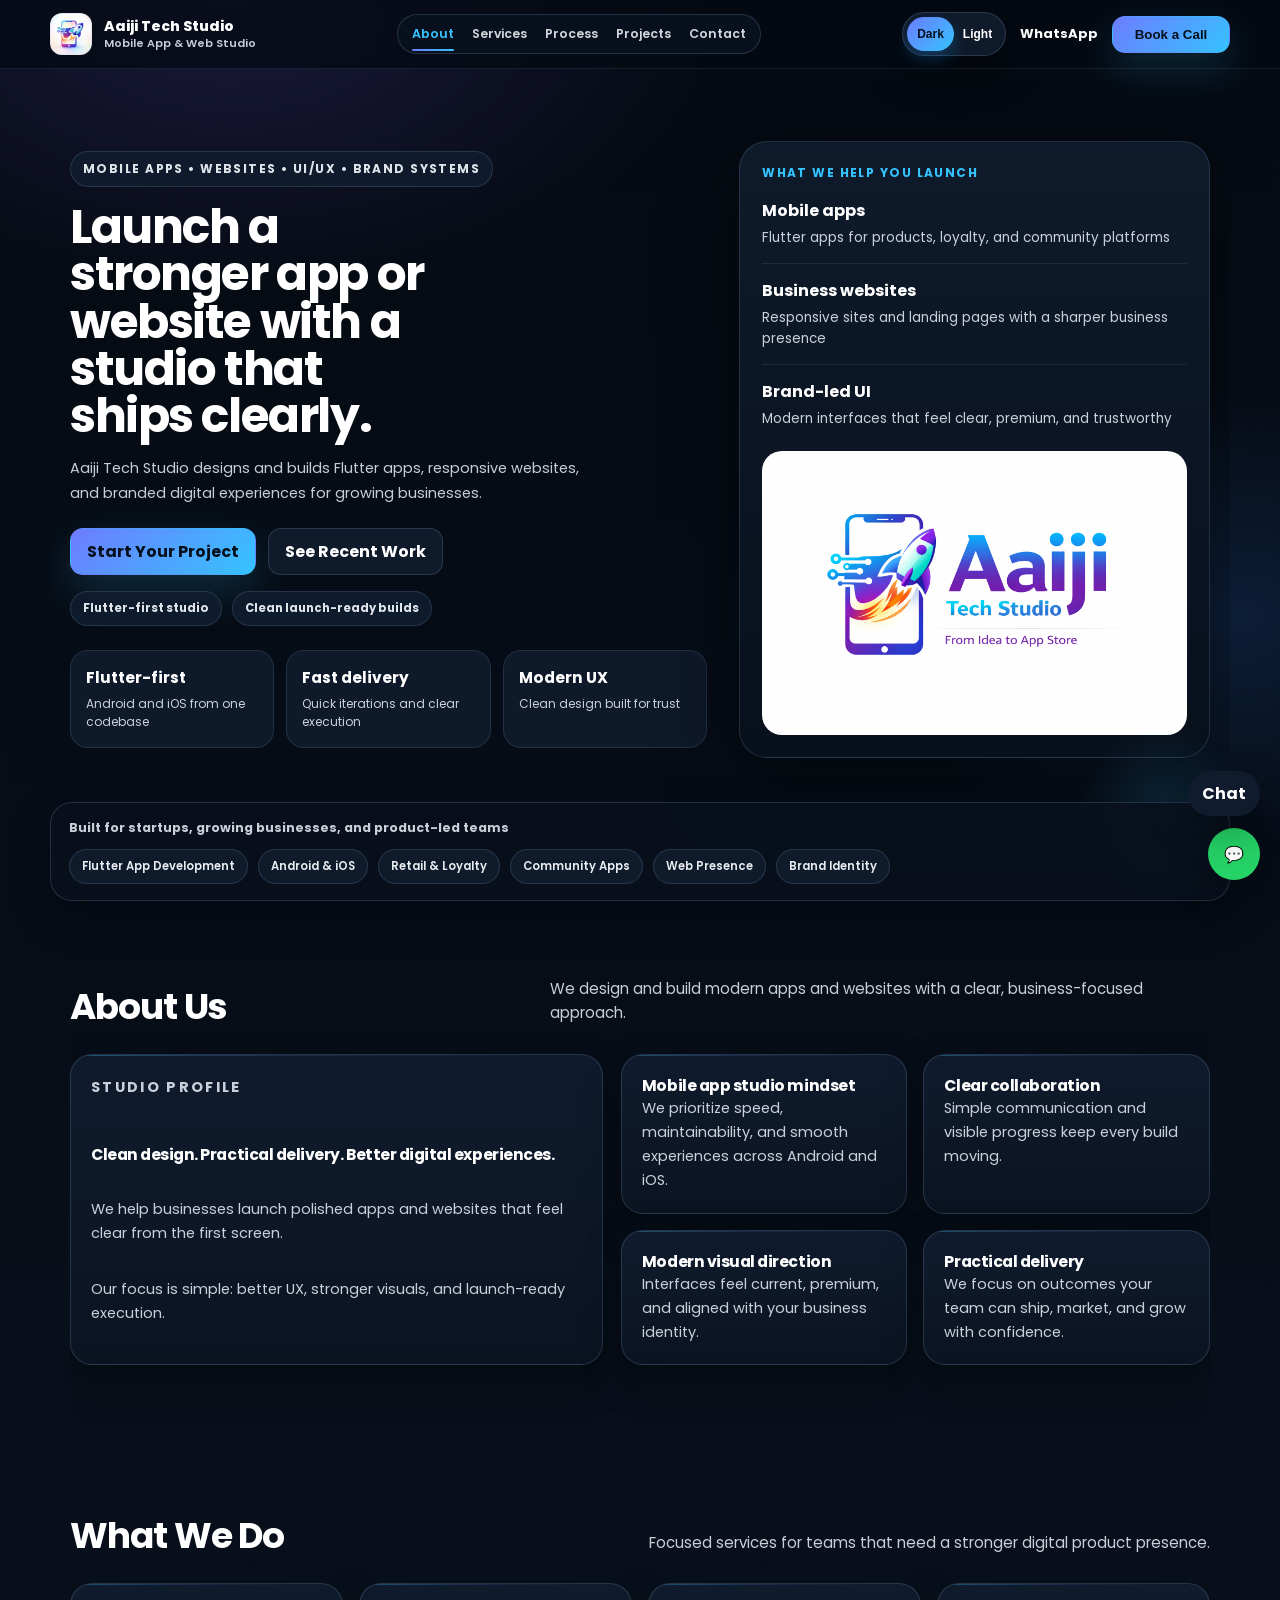
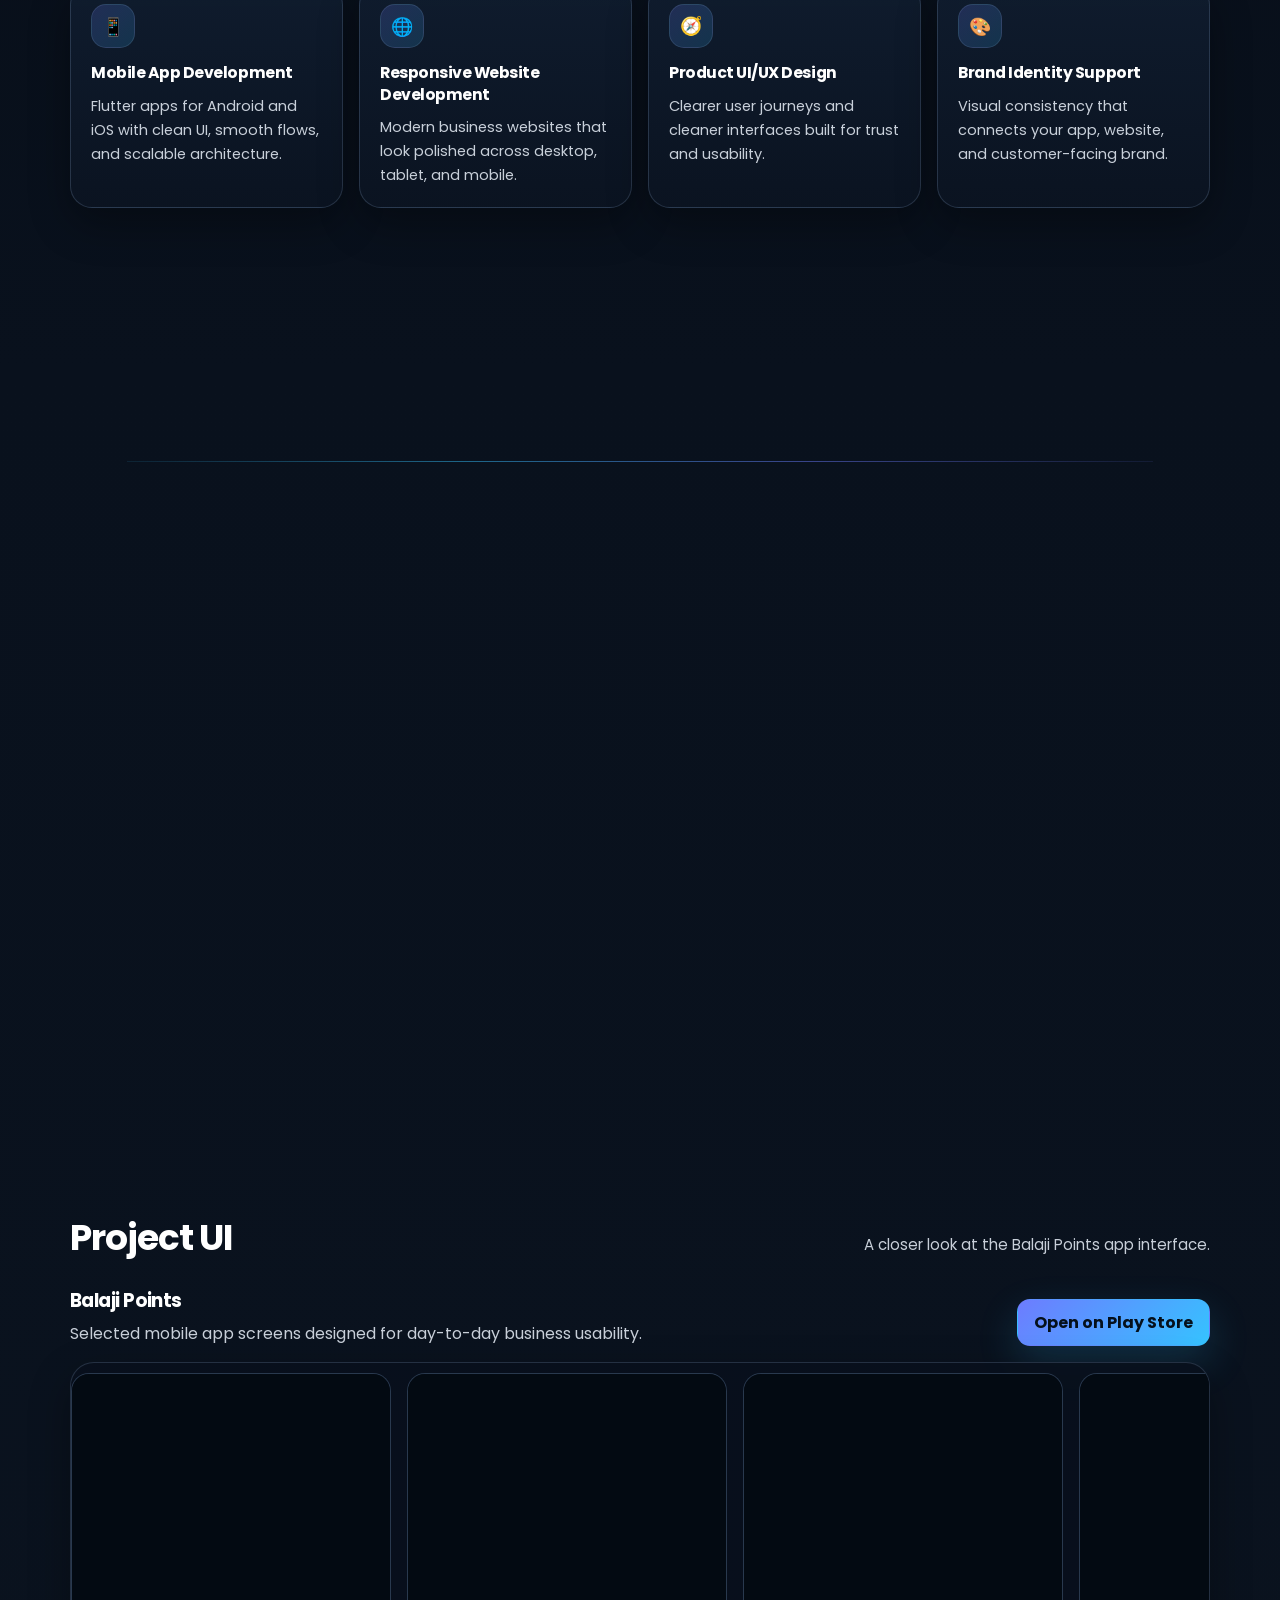
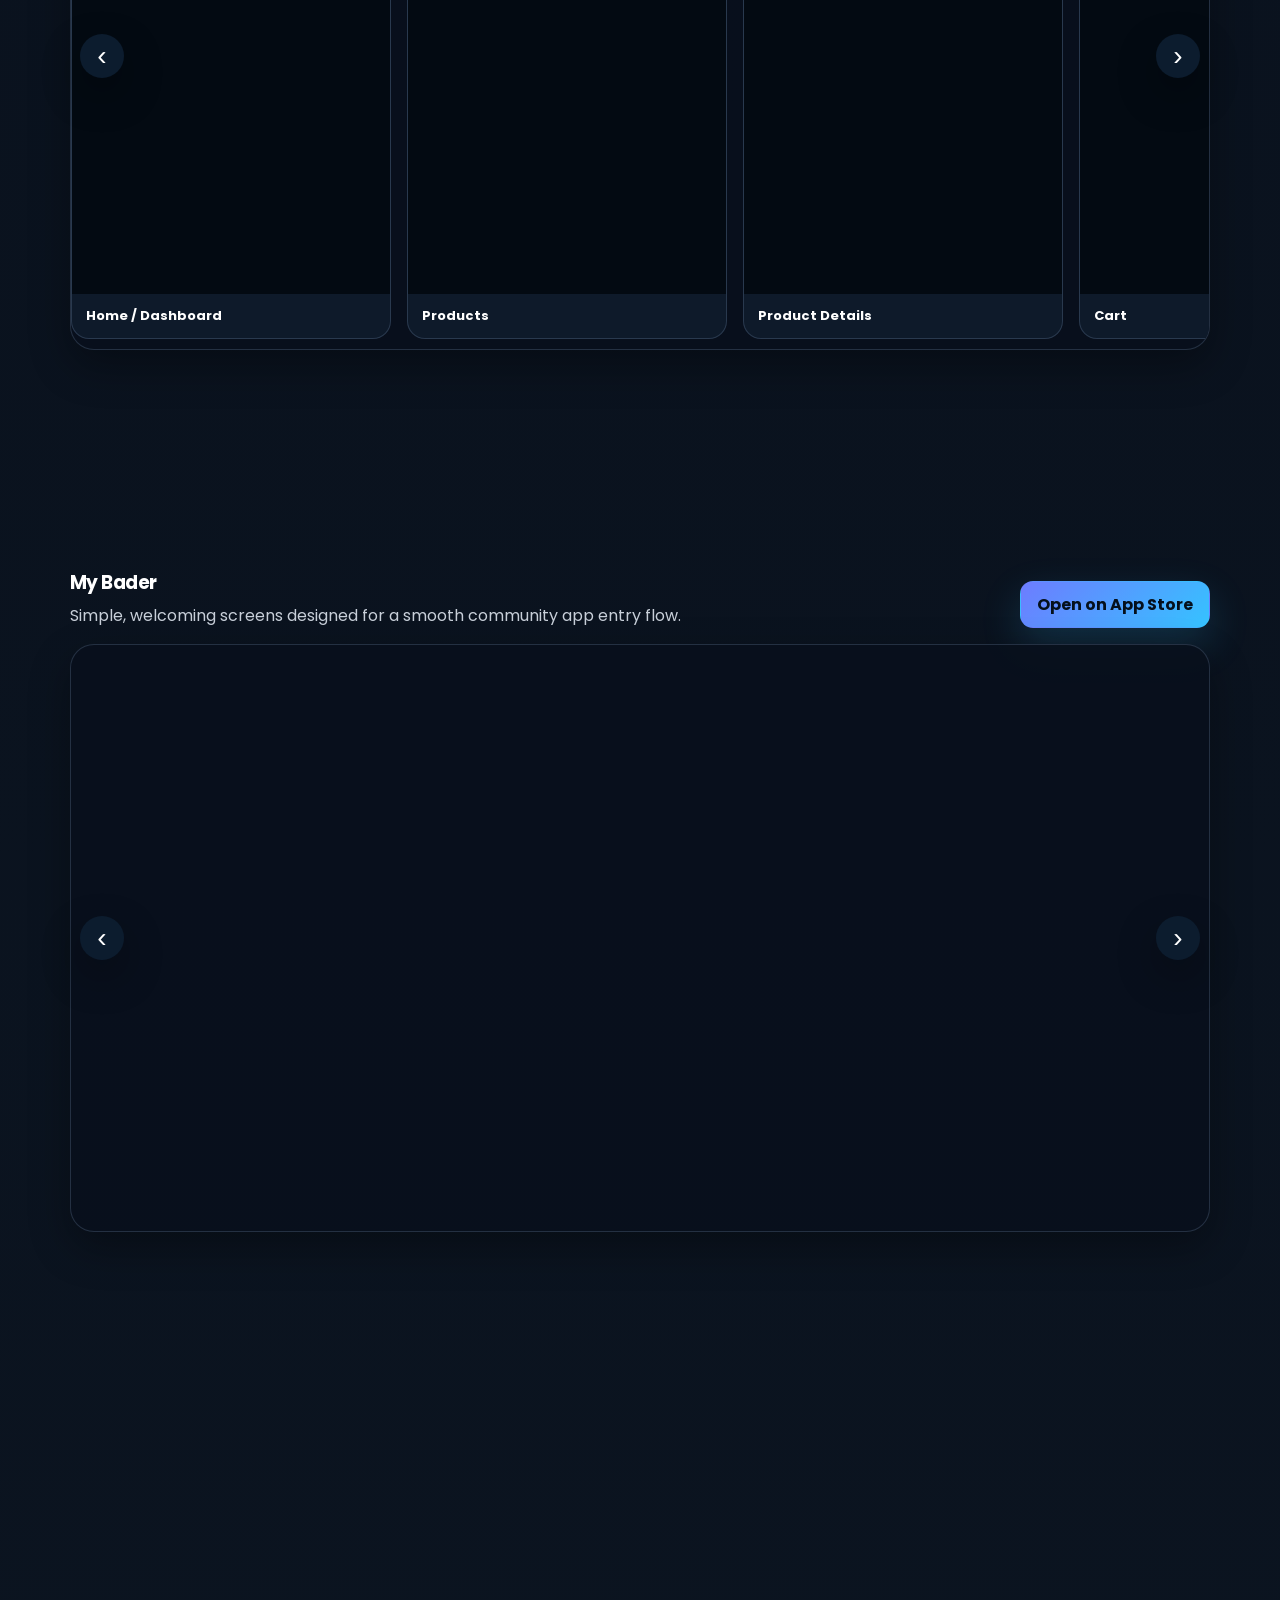
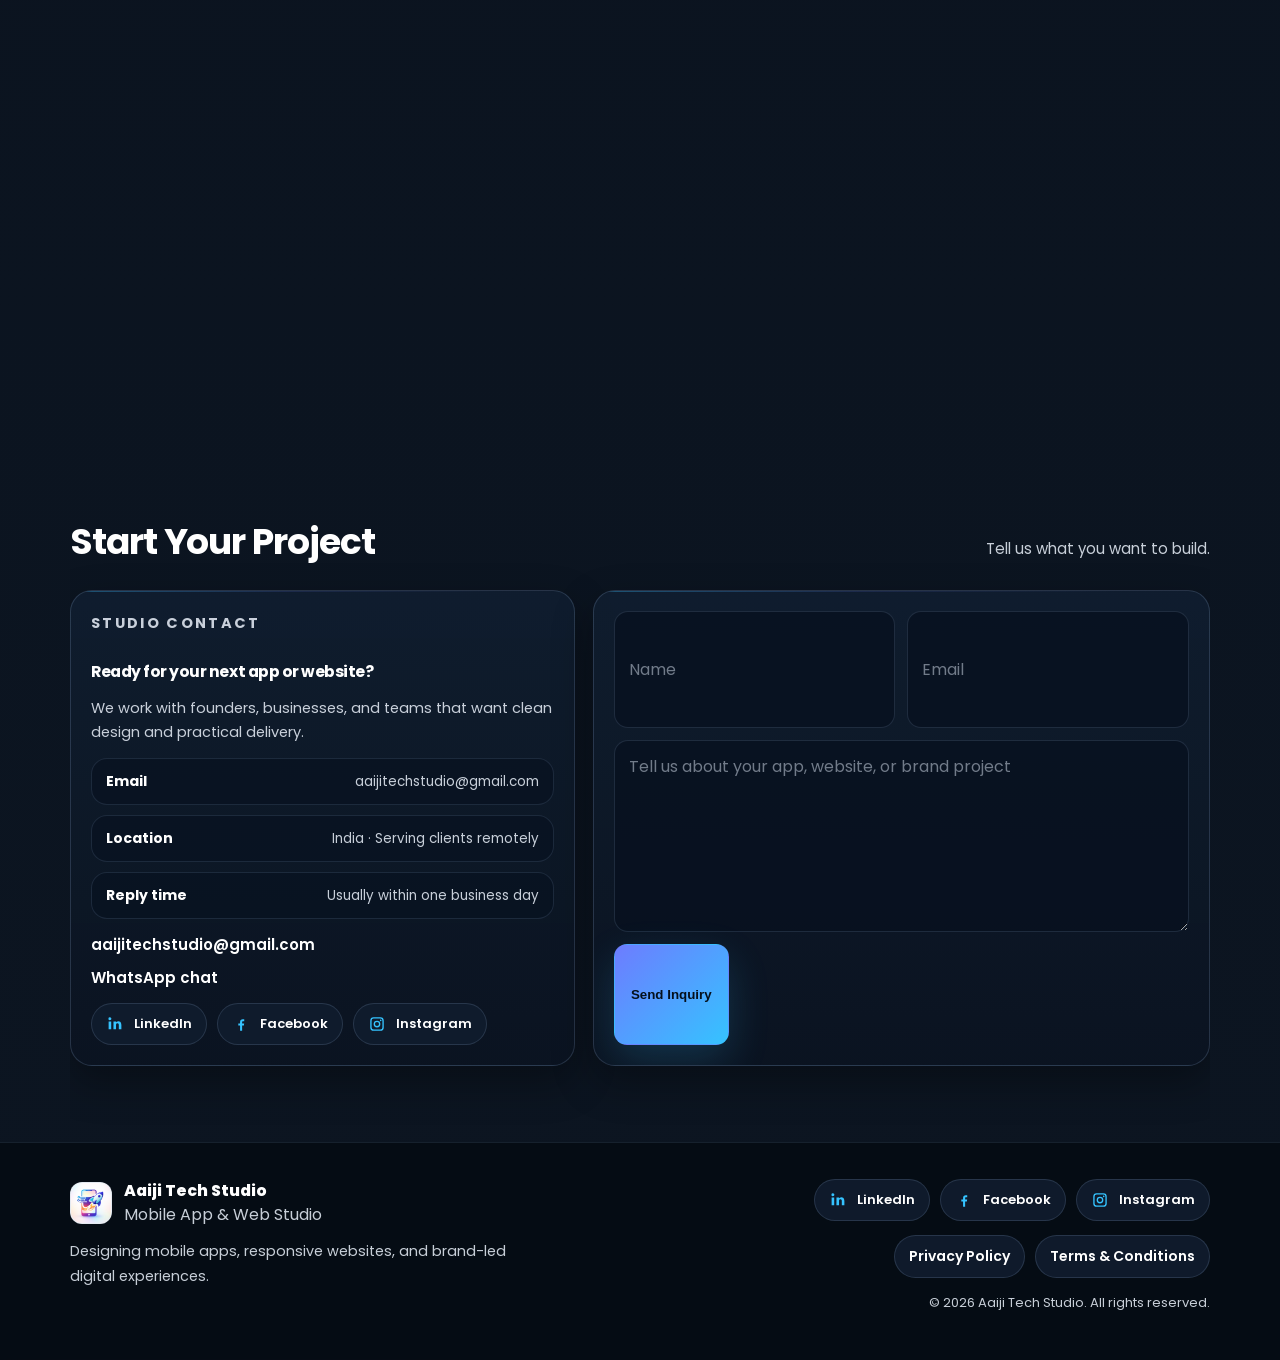
==== commit 9bb524c1: "fixess" ====
--- a/index.html
+++ b/index.html
@@ -71,22 +71,21 @@
           <a href="#projects" class="btn btn--ghost">See Recent Work</a>
         </div>
         <div class="hero-proof">
-          <span class="hero-proof__item">2+ launched app experiences</span>
-          <span class="hero-proof__item">Flutter specialist studio</span>
-          <span class="hero-proof__item">Fast, direct founder communication</span>
+          <span class="hero-proof__item">Flutter-first studio</span>
+          <span class="hero-proof__item">Clean launch-ready builds</span>
         </div>
         <div class="hero-metrics">
           <div class="metric">
-            <div class="metric-value">Flutter-first delivery</div>
-            <div class="metric-label">Android and iOS apps from one maintainable codebase</div>
+            <div class="metric-value">Flutter-first</div>
+            <div class="metric-label">Android and iOS from one codebase</div>
           </div>
           <div class="metric">
-            <div class="metric-value">Startup-ready speed</div>
-            <div class="metric-label">Tight iterations, quick decisions, practical execution</div>
+            <div class="metric-value">Fast delivery</div>
+            <div class="metric-label">Quick iterations and clear execution</div>
           </div>
           <div class="metric">
-            <div class="metric-value">Business-focused UX</div>
-            <div class="metric-label">Built for growth, trust, and day-to-day usability</div>
+            <div class="metric-value">Modern UX</div>
+            <div class="metric-label">Clean design built for trust</div>
           </div>
         </div>
       </div>
@@ -97,20 +96,16 @@
           <div class="hero-list">
             <div class="hero-list-item">
               <span class="hero-list-title">Mobile apps</span>
-              <span class="hero-list-copy">Consumer products, loyalty platforms, admin tools, and community apps</span>
+              <span class="hero-list-copy">Flutter apps for products, loyalty, and community platforms</span>
             </div>
             <div class="hero-list-item">
               <span class="hero-list-title">Business websites</span>
-              <span class="hero-list-copy">Responsive company sites and landing pages designed to convert clearly</span>
+              <span class="hero-list-copy">Responsive sites and landing pages with a sharper business presence</span>
             </div>
             <div class="hero-list-item">
               <span class="hero-list-title">Brand-led UI</span>
-              <span class="hero-list-copy">Visual systems that make your product feel premium, clear, and trustworthy</span>
+              <span class="hero-list-copy">Modern interfaces that feel clear, premium, and trustworthy</span>
             </div>
-          </div>
-          <div class="hero-studio-note">
-            <span class="hero-studio-note__label">Who we work with</span>
-            <p>Founders, retail businesses, community platforms, and teams that need a clean digital presence without agency drag.</p>
           </div>
           <img src="assets/images/banner.png" class="hero-img" alt="Aaiji Tech Studio product showcase" loading="eager" decoding="async">
         </div>
@@ -137,30 +132,20 @@
       <div class="section-head">
         <h2 class="section-title">About Us</h2>
         <p class="section-subtitle">
-          We help businesses launch modern apps and websites with sharper design, cleaner UX, and reliable execution.
+          We design and build modern apps and websites with a clear, business-focused approach.
         </p>
       </div>
 
       <div class="about-story">
         <div class="about-copy panel panel--feature">
           <p class="section-kicker">Studio profile</p>
-          <h3>We bring product thinking, clean design, and practical engineering into one focused studio flow.</h3>
+          <h3>Clean design. Practical delivery. Better digital experiences.</h3>
           <p>
-            We help shape product direction, simplify user journeys, and build experiences that feel clear from the first screen.
+            We help businesses launch polished apps and websites that feel clear from the first screen.
           </p>
           <p>
-            From loyalty apps to business websites, we deliver work that is polished enough to launch and practical enough to maintain.
+            Our focus is simple: better UX, stronger visuals, and launch-ready execution.
           </p>
-          <div class="identity-strip">
-            <div class="identity-chip">
-              <strong>Direct studio support</strong>
-              <span>You work with a small execution-focused team, not a layered agency chain.</span>
-            </div>
-            <div class="identity-chip">
-              <strong>Launch-minded delivery</strong>
-              <span>We plan with rollout, store listing, and post-launch support in mind.</span>
-            </div>
-          </div>
         </div>
 
         <div class="about-grid">
@@ -185,38 +170,11 @@
     </div>
   </section>
 
-  <section class="why-us section">
-    <div class="container">
-      <div class="section-head">
-        <h2 class="section-title">Why Choose Aaiji Tech Studio</h2>
-        <p class="section-subtitle">A focused studio setup for teams that want momentum, polish, and clear ownership.</p>
-      </div>
-
-      <div class="why-grid">
-        <article class="panel why-card">
-          <span class="why-index">01</span>
-          <h3>Clear product direction</h3>
-          <p>We shape structure, priorities, and UX before building so the final experience feels intentional.</p>
-        </article>
-        <article class="panel why-card">
-          <span class="why-index">02</span>
-          <h3>Design that feels premium</h3>
-          <p>We use branding, spacing, motion, and content hierarchy to make products feel more trustworthy.</p>
-        </article>
-        <article class="panel why-card">
-          <span class="why-index">03</span>
-          <h3>Practical launch support</h3>
-          <p>From responsive QA to app store links and post-launch refinement, we stay close to the release outcome.</p>
-        </article>
-      </div>
-    </div>
-  </section>
-
   <section class="services section" id="services">
     <div class="container">
       <div class="section-head">
         <h2 class="section-title">What We Do</h2>
-        <p class="section-subtitle">Focused services for businesses that need a better product foundation and a cleaner launch path.</p>
+        <p class="section-subtitle">Focused services for teams that need a stronger digital product presence.</p>
       </div>
 
       <div class="cards">
@@ -241,16 +199,6 @@
           <p>Visual consistency that connects your app, website, and customer-facing brand.</p>
         </div>
       </div>
-
-      <div class="service-rail">
-        <span class="service-pill">Discovery</span>
-        <span class="service-pill">Wireframes</span>
-        <span class="service-pill">UI Design</span>
-        <span class="service-pill">Flutter Development</span>
-        <span class="service-pill">Responsive Build</span>
-        <span class="service-pill">Deployment</span>
-        <span class="service-pill">Support</span>
-      </div>
     </div>
   </section>
 
@@ -258,29 +206,29 @@
     <div class="container">
       <div class="section-head">
         <h2 class="section-title">Work Process</h2>
-        <p class="section-subtitle">A reliable path from idea to launch, with clear checkpoints and visible progress.</p>
+        <p class="section-subtitle">A simple path from idea to launch.</p>
       </div>
 
       <div class="process-grid process-timeline">
         <article class="process-card card">
           <span class="process-step">01</span>
           <h3>Discover</h3>
-          <p>We learn your business, audience, goals, and the problem the product needs to solve.</p>
+          <p>We understand your goals, users, and product direction.</p>
         </article>
         <article class="process-card card">
           <span class="process-step">02</span>
           <h3>Plan</h3>
-          <p>We map the right structure, features, page flow, and delivery approach.</p>
+          <p>We define the right structure, screens, and flow.</p>
         </article>
         <article class="process-card card">
           <span class="process-step">03</span>
           <h3>Design & Build</h3>
-          <p>We design, build, test, and iterate quickly with direct communication.</p>
+          <p>We design and build with fast feedback and clean execution.</p>
         </article>
         <article class="process-card card">
           <span class="process-step">04</span>
           <h3>Launch & Support</h3>
-          <p>We polish the final experience, prepare launch assets, and support next improvements.</p>
+          <p>We launch cleanly and support the next improvements.</p>
         </article>
       </div>
     </div>
@@ -433,7 +381,7 @@
     <div class="container">
       <div class="section-head">
         <h2 class="section-title">Case Study</h2>
-        <p class="section-subtitle">A quick look at how we improved a practical business workflow with mobile-first design.</p>
+        <p class="section-subtitle">How we simplified a real business workflow.</p>
       </div>
 
       <div class="case-grid">
@@ -458,28 +406,28 @@
     <div class="container">
       <div class="section-head">
         <h2 class="section-title">Client Feedback</h2>
-        <p class="section-subtitle">What businesses appreciate about working with Aaiji Tech Studio.</p>
+        <p class="section-subtitle">What clients value in our work.</p>
       </div>
 
       <div class="testimonials-grid">
         <div class="testimonial-card">
           <img class="avatar" src="assets/images/client-1.svg" alt="Client photo">
           <div>
-            <p class="quote">"Excellent app development and reliable support throughout the project. The team kept the flow simple and clear for our business."</p>
+            <p class="quote">"Excellent app development and reliable support throughout the project."</p>
             <p class="byline"><b>Hemsingh Rajpurohit</b> — Sri Balaji Plywood & Hardware</p>
           </div>
         </div>
         <div class="testimonial-card">
           <img class="avatar" src="assets/images/client-2.svg" alt="Client photo">
           <div>
-            <p class="quote">"The UI felt much more polished than our earlier direction, and communication stayed fast through every revision."</p>
+            <p class="quote">"Clean UI, fast delivery, and smooth communication."</p>
             <p class="byline"><b>Website project stakeholder</b> — Business website and design support</p>
           </div>
         </div>
         <div class="testimonial-card">
           <img class="avatar" src="assets/images/client-3.svg" alt="Client photo">
           <div>
-            <p class="quote">"We appreciated the modern app thinking, the cleaner onboarding screens, and the attention to launch quality."</p>
+            <p class="quote">"Modern app thinking with strong attention to polish."</p>
             <p class="byline"><b>Community app stakeholder</b> — Mobile app product collaboration</p>
           </div>
         </div>
@@ -487,42 +435,18 @@
     </div>
   </section>
 
-  <section class="faq section" id="faq">
-    <div class="container">
-      <div class="section-head">
-        <h2 class="section-title">Quick Answers</h2>
-        <p class="section-subtitle">A few common questions before you start your project.</p>
-      </div>
-
-      <div class="faq-list">
-        <details class="faq-item panel" open>
-          <summary>What kinds of projects do you take on?</summary>
-          <p>We work on Flutter mobile apps, responsive business websites, landing pages, UI refreshes, and launch-ready brand-led product screens.</p>
-        </details>
-        <details class="faq-item panel">
-          <summary>Can you help from idea stage, not just development?</summary>
-          <p>Yes. We can help with discovery, flow planning, wireframes, visual direction, development, deployment, and post-launch refinements.</p>
-        </details>
-        <details class="faq-item panel">
-          <summary>How quickly do you usually respond?</summary>
-          <p>We typically respond within one business day, and faster on active delivery conversations through WhatsApp.</p>
-        </details>
-      </div>
-    </div>
-  </section>
-
   <section class="contact section" id="contact">
     <div class="container">
       <div class="section-head">
         <h2 class="section-title">Start Your Project</h2>
-        <p class="section-subtitle">Tell us what you want to build and we’ll help shape the right path for launch.</p>
+        <p class="section-subtitle">Tell us what you want to build.</p>
       </div>
 
       <div class="contact-layout">
         <div class="panel contact-panel">
           <p class="section-kicker">Studio contact</p>
           <h3>Ready for your next app or website?</h3>
-          <p>We work with founders, businesses, and product teams that want cleaner UX, faster iteration, and direct communication.</p>
+          <p>We work with founders, businesses, and teams that want clean design and practical delivery.</p>
           <div class="contact-meta-list">
             <div class="contact-meta-item">
               <strong>Email</strong>
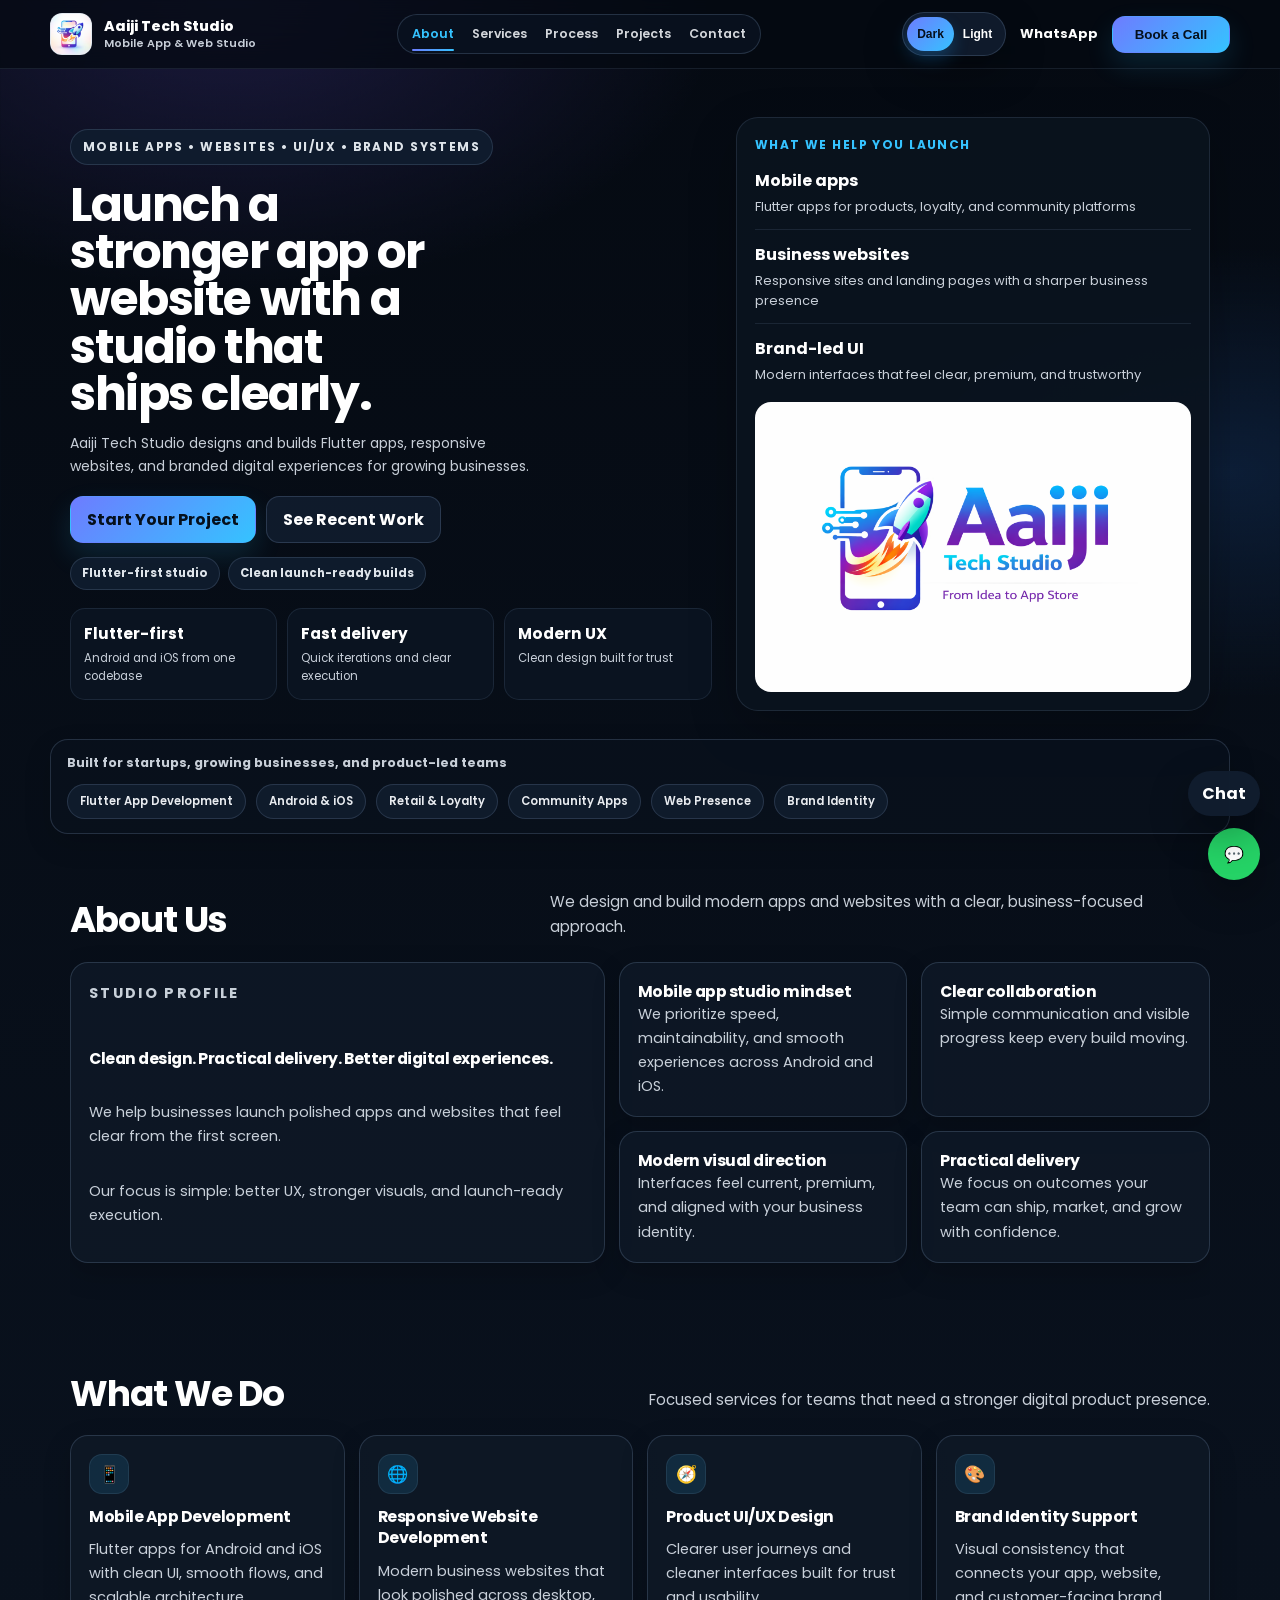
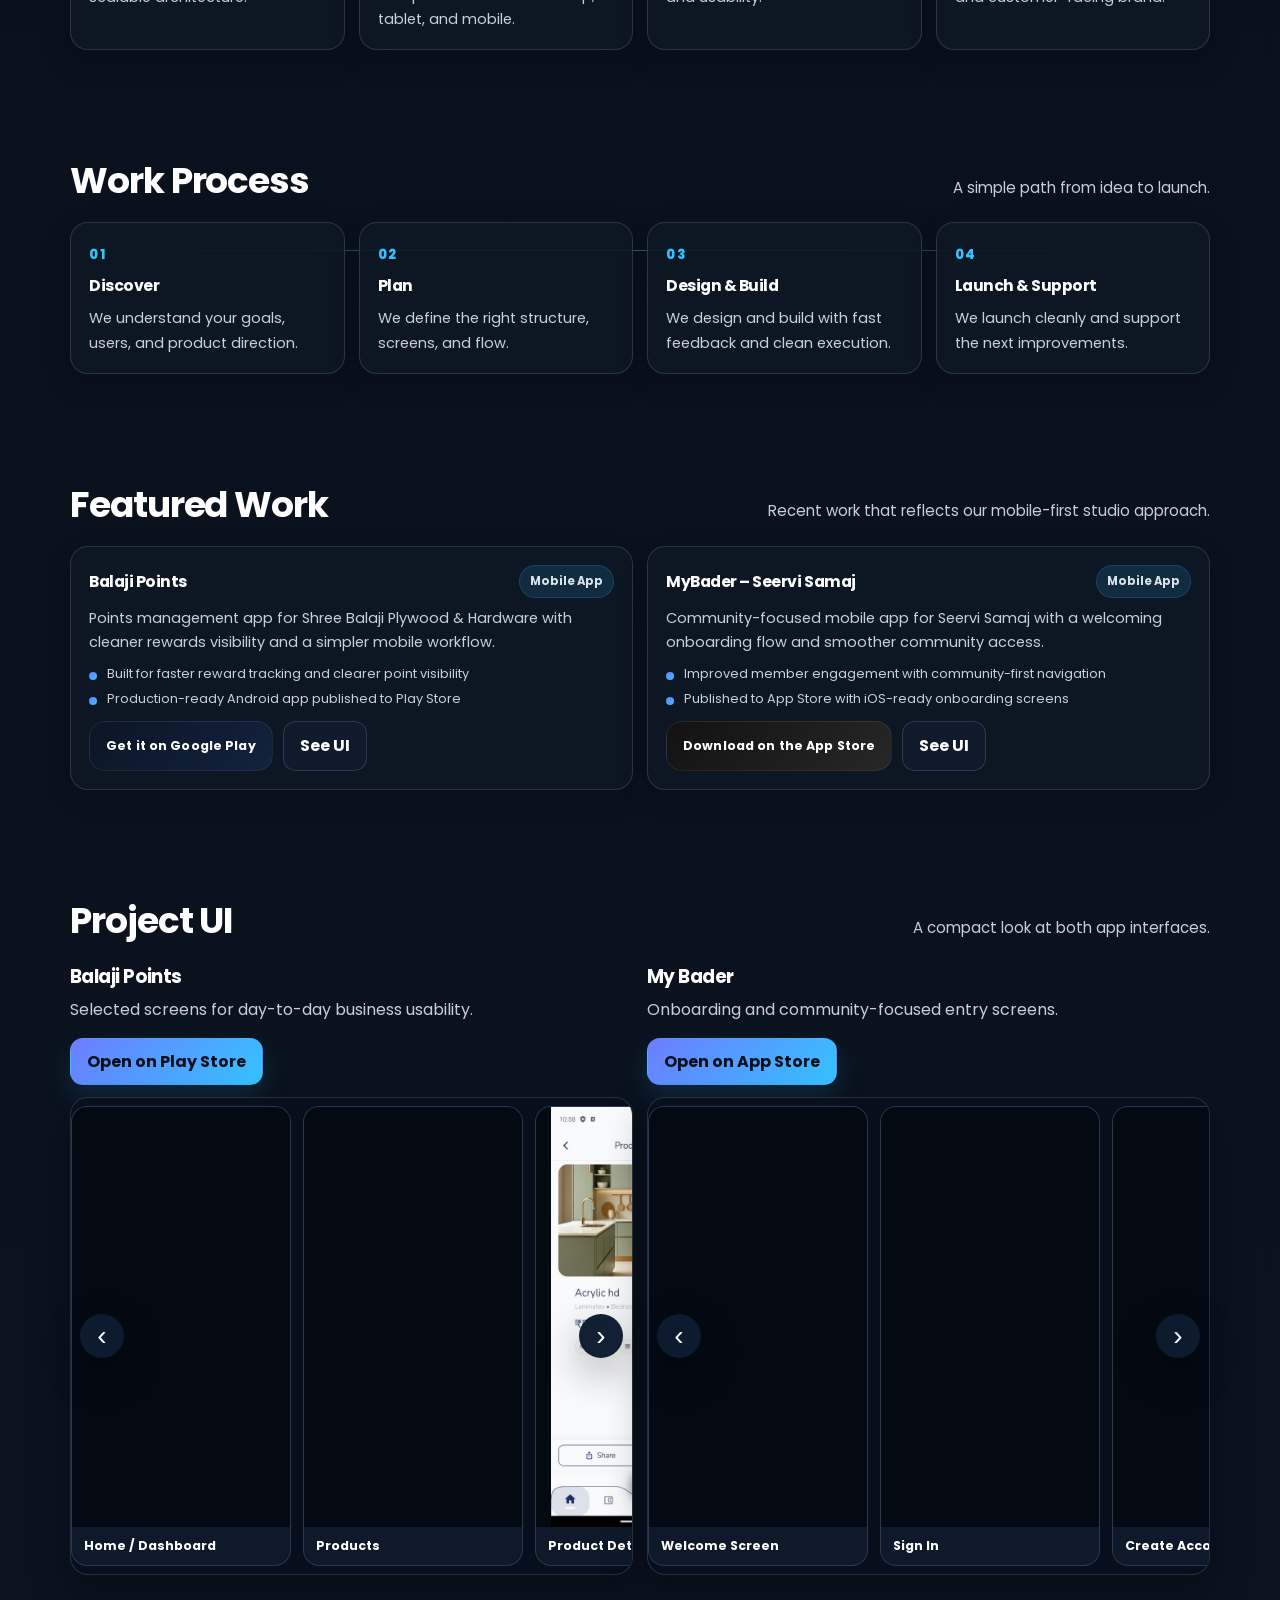
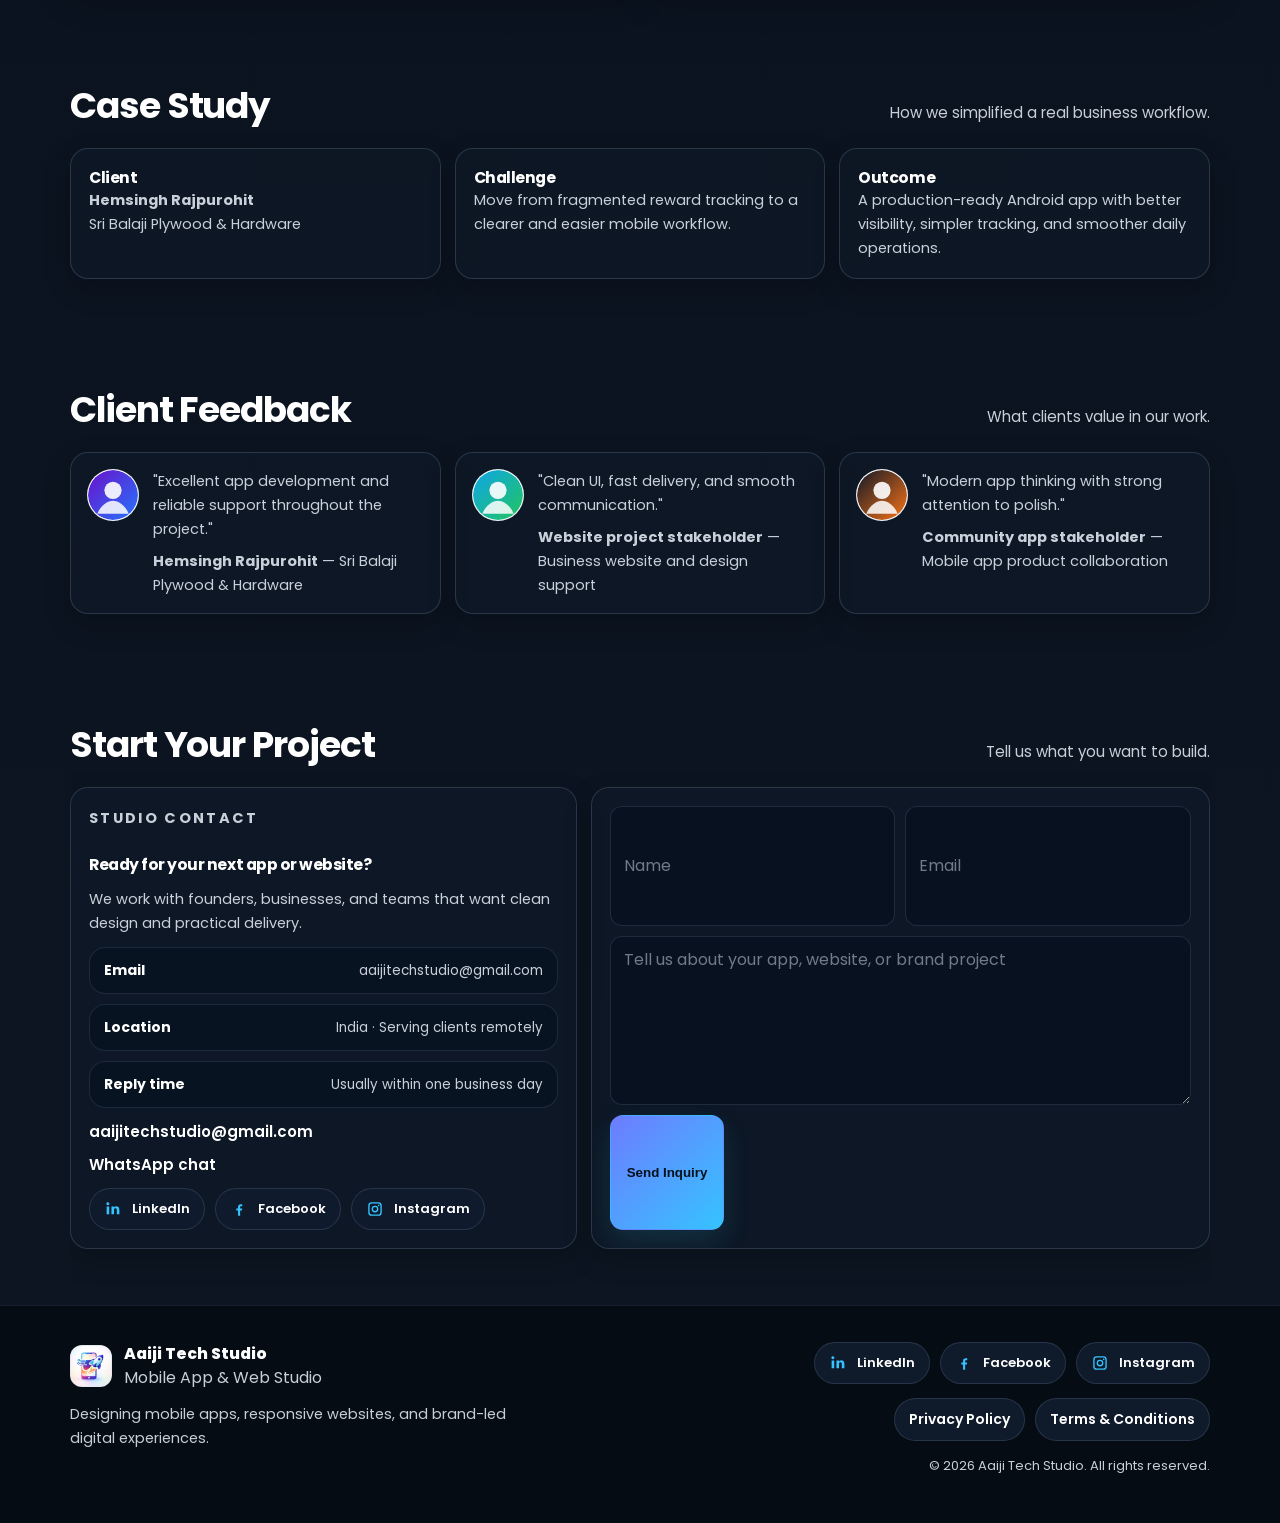
==== commit 6347b7c1: "dfsdf" ====
--- a/index.html
+++ b/index.html
@@ -281,98 +281,95 @@
     <div class="container">
       <div class="section-head">
         <h2 class="section-title">Project UI</h2>
-        <p class="section-subtitle">A closer look at the Balaji Points app interface.</p>
-      </div>
-
-      <div class="project-images-header">
-        <div>
-          <h3 class="project-images-title">Balaji Points</h3>
-          <p class="project-images-subtitle">Selected mobile app screens designed for day-to-day business usability.</p>
-        </div>
-        <a href="https://play.google.com/store/apps/details?id=com.balaji.points" class="btn" target="_blank" rel="noreferrer">Open on Play Store</a>
-      </div>
-
-      <div class="carousel" data-carousel="balaji-points">
-        <button class="carousel-btn carousel-btn--prev" type="button" aria-label="Previous screenshots" data-carousel-prev>‹</button>
-        <div class="carousel-track gallery--phones" data-carousel-track tabindex="0" aria-label="Balaji Points screenshots carousel">
-          <figure class="gallery-card">
-          <img src="assets/images/projects/balaji-points/home.png" alt="Balaji Points app home screen" loading="lazy" decoding="async">
-          <figcaption>Home / Dashboard</figcaption>
-        </figure>
-        <figure class="gallery-card">
-          <img src="assets/images/projects/balaji-points/products.png" alt="Balaji Points products screen" loading="lazy" decoding="async">
-          <figcaption>Products</figcaption>
-        </figure>
-        <figure class="gallery-card">
-          <img src="assets/images/projects/balaji-points/product-detail.png" alt="Balaji Points product details screen" loading="lazy" decoding="async">
-          <figcaption>Product Details</figcaption>
-        </figure>
-        <figure class="gallery-card">
-          <img src="assets/images/projects/balaji-points/cart.png" alt="Balaji Points cart screen" loading="lazy" decoding="async">
-          <figcaption>Cart</figcaption>
-        </figure>
-        <figure class="gallery-card">
-          <img src="assets/images/projects/balaji-points/notifications.png" alt="Balaji Points notifications screen" loading="lazy" decoding="async">
-          <figcaption>Notifications</figcaption>
-        </figure>
-        <figure class="gallery-card">
-          <img src="assets/images/projects/balaji-points/profile.png" alt="Balaji Points profile screen" loading="lazy" decoding="async">
-          <figcaption>Profile</figcaption>
-        </figure>
-        </div>
-        <button class="carousel-btn carousel-btn--next" type="button" aria-label="Next screenshots" data-carousel-next>›</button>
-      </div>
-    </div>
-  </section>
-
-  <section class="project-images section" id="mybader-ui">
-    <div class="container">
-      <div class="section-head">
-        <h2 class="section-title">My Bader UI</h2>
-        <p class="section-subtitle">Key onboarding and sign-in screens from the My Bader app.</p>
-      </div>
-
-      <div class="project-images-header">
-        <div>
-          <h3 class="project-images-title">My Bader</h3>
-          <p class="project-images-subtitle">Simple, welcoming screens designed for a smooth community app entry flow.</p>
-        </div>
-        <a href="https://apps.apple.com/ng/app/mybader-seervi-samaj-app/id6746418764" class="btn" target="_blank" rel="noreferrer">Open on App Store</a>
-      </div>
-
-      <div class="carousel" data-carousel="mybader">
-        <button class="carousel-btn carousel-btn--prev" type="button" aria-label="Previous screenshots" data-carousel-prev>‹</button>
-        <div class="carousel-track gallery--phones" data-carousel-track tabindex="0" aria-label="My Bader screenshots carousel">
-          <figure class="gallery-card">
-            <img src="assets/images/projects/mybader/welcome.png" alt="My Bader welcome screen" loading="lazy" decoding="async">
-            <figcaption>Welcome Screen</figcaption>
-          </figure>
-          <figure class="gallery-card">
-            <img src="assets/images/projects/mybader/sign-in.png" alt="My Bader sign in screen" loading="lazy" decoding="async">
-            <figcaption>Sign In</figcaption>
-          </figure>
-          <figure class="gallery-card">
-            <img src="assets/images/projects/mybader/sign-up.png" alt="My Bader sign up screen" loading="lazy" decoding="async">
-            <figcaption>Create Account</figcaption>
-          </figure>
-          <figure class="gallery-card">
-            <img src="assets/images/projects/mybader/home-feed.png" alt="My Bader home feed screen" loading="lazy" decoding="async">
-            <figcaption>Home Feed</figcaption>
-          </figure>
-          <figure class="gallery-card">
-            <img src="assets/images/projects/mybader/explore.png" alt="My Bader explore screen" loading="lazy" decoding="async">
-            <figcaption>Explore</figcaption>
-          </figure>
-          <figure class="gallery-card">
-            <img src="assets/images/projects/mybader/bader.png" alt="My Bader bader screen" loading="lazy" decoding="async">
-            <figcaption>Bader</figcaption>
-          </figure>
-          <figure class="gallery-card">
-            <img src="assets/images/projects/mybader/support.png" alt="My Bader support screen" loading="lazy" decoding="async">
-            <figcaption>Support</figcaption>
-          </figure>
-        </div>
-        <button class="carousel-btn carousel-btn--next" type="button" aria-label="Next screenshots" data-carousel-next>›</button>
+        <p class="section-subtitle">A compact look at both app interfaces.</p>
+      </div>
+
+      <div class="projects-ui-grid">
+        <div class="project-ui-block">
+          <div class="project-images-header">
+            <div>
+              <h3 class="project-images-title">Balaji Points</h3>
+              <p class="project-images-subtitle">Selected screens for day-to-day business usability.</p>
+            </div>
+            <a href="https://play.google.com/store/apps/details?id=com.balaji.points" class="btn" target="_blank" rel="noreferrer">Open on Play Store</a>
+          </div>
+
+          <div class="carousel" data-carousel="balaji-points">
+            <button class="carousel-btn carousel-btn--prev" type="button" aria-label="Previous screenshots" data-carousel-prev>‹</button>
+            <div class="carousel-track gallery--phones" data-carousel-track tabindex="0" aria-label="Balaji Points screenshots carousel">
+              <figure class="gallery-card">
+                <img src="assets/images/projects/balaji-points/home.png" alt="Balaji Points app home screen" loading="lazy" decoding="async">
+                <figcaption>Home / Dashboard</figcaption>
+              </figure>
+              <figure class="gallery-card">
+                <img src="assets/images/projects/balaji-points/products.png" alt="Balaji Points products screen" loading="lazy" decoding="async">
+                <figcaption>Products</figcaption>
+              </figure>
+              <figure class="gallery-card">
+                <img src="assets/images/projects/balaji-points/product-detail.png" alt="Balaji Points product details screen" loading="lazy" decoding="async">
+                <figcaption>Product Details</figcaption>
+              </figure>
+              <figure class="gallery-card">
+                <img src="assets/images/projects/balaji-points/cart.png" alt="Balaji Points cart screen" loading="lazy" decoding="async">
+                <figcaption>Cart</figcaption>
+              </figure>
+              <figure class="gallery-card">
+                <img src="assets/images/projects/balaji-points/notifications.png" alt="Balaji Points notifications screen" loading="lazy" decoding="async">
+                <figcaption>Notifications</figcaption>
+              </figure>
+              <figure class="gallery-card">
+                <img src="assets/images/projects/balaji-points/profile.png" alt="Balaji Points profile screen" loading="lazy" decoding="async">
+                <figcaption>Profile</figcaption>
+              </figure>
+            </div>
+            <button class="carousel-btn carousel-btn--next" type="button" aria-label="Next screenshots" data-carousel-next>›</button>
+          </div>
+        </div>
+
+        <div class="project-ui-block" id="mybader-ui">
+          <div class="project-images-header">
+            <div>
+              <h3 class="project-images-title">My Bader</h3>
+              <p class="project-images-subtitle">Onboarding and community-focused entry screens.</p>
+            </div>
+            <a href="https://apps.apple.com/ng/app/mybader-seervi-samaj-app/id6746418764" class="btn" target="_blank" rel="noreferrer">Open on App Store</a>
+          </div>
+
+          <div class="carousel" data-carousel="mybader">
+            <button class="carousel-btn carousel-btn--prev" type="button" aria-label="Previous screenshots" data-carousel-prev>‹</button>
+            <div class="carousel-track gallery--phones" data-carousel-track tabindex="0" aria-label="My Bader screenshots carousel">
+              <figure class="gallery-card">
+                <img src="assets/images/projects/mybader/welcome.png" alt="My Bader welcome screen" loading="lazy" decoding="async">
+                <figcaption>Welcome Screen</figcaption>
+              </figure>
+              <figure class="gallery-card">
+                <img src="assets/images/projects/mybader/sign-in.png" alt="My Bader sign in screen" loading="lazy" decoding="async">
+                <figcaption>Sign In</figcaption>
+              </figure>
+              <figure class="gallery-card">
+                <img src="assets/images/projects/mybader/sign-up.png" alt="My Bader sign up screen" loading="lazy" decoding="async">
+                <figcaption>Create Account</figcaption>
+              </figure>
+              <figure class="gallery-card">
+                <img src="assets/images/projects/mybader/home-feed.png" alt="My Bader home feed screen" loading="lazy" decoding="async">
+                <figcaption>Home Feed</figcaption>
+              </figure>
+              <figure class="gallery-card">
+                <img src="assets/images/projects/mybader/explore.png" alt="My Bader explore screen" loading="lazy" decoding="async">
+                <figcaption>Explore</figcaption>
+              </figure>
+              <figure class="gallery-card">
+                <img src="assets/images/projects/mybader/bader.png" alt="My Bader bader screen" loading="lazy" decoding="async">
+                <figcaption>Bader</figcaption>
+              </figure>
+              <figure class="gallery-card">
+                <img src="assets/images/projects/mybader/support.png" alt="My Bader support screen" loading="lazy" decoding="async">
+                <figcaption>Support</figcaption>
+              </figure>
+            </div>
+            <button class="carousel-btn carousel-btn--next" type="button" aria-label="Next screenshots" data-carousel-next>›</button>
+          </div>
+        </div>
       </div>
     </div>
   </section>
--- a/style.css
+++ b/style.css
@@ -72,7 +72,7 @@
 }
 
 .section{
-  padding: 76px 0;
+  padding: 56px 0;
 }
 
 .section-head{
@@ -80,7 +80,7 @@
   align-items:flex-end;
   justify-content:space-between;
   gap:18px;
-  margin-bottom:28px;
+  margin-bottom:22px;
   flex-wrap:wrap;
 }
 
@@ -326,7 +326,7 @@
   background: linear-gradient(135deg, var(--accent-2), var(--accent));
   color:#05101c;
   font-weight:700;
-  box-shadow: 0 16px 40px rgba(53,195,255,0.18);
+  box-shadow: 0 12px 28px rgba(53,195,255,0.14);
   cursor:pointer;
   transition: transform .18s ease, filter .18s ease, border-color .18s ease, background .18s ease;
 }
@@ -365,9 +365,9 @@
 .work-card,
 .testimonial-card{
   border:1px solid var(--border);
-  border-radius: var(--radius);
-  background: linear-gradient(180deg, rgba(16, 29, 47, 0.94), rgba(11, 20, 33, 0.96));
-  box-shadow: var(--shadow-sm);
+  border-radius: 18px;
+  background: rgba(14, 24, 38, 0.88);
+  box-shadow: 0 10px 28px rgba(0, 0, 0, 0.18);
   position: relative;
   overflow: hidden;
 }
@@ -376,24 +376,19 @@
 [data-theme="light"] .card,
 [data-theme="light"] .work-card,
 [data-theme="light"] .testimonial-card{
-  background: linear-gradient(180deg, rgba(255,255,255,0.98), rgba(242,247,252,0.98));
+  background: rgba(255,255,255,0.9);
+  box-shadow: 0 10px 24px rgba(22, 33, 52, 0.05);
 }
 
 .panel::before,
 .card::before,
 .work-card::before,
 .testimonial-card::before{
-  content:"";
-  position:absolute;
-  inset:0 auto auto 0;
-  width:100%;
-  height:1px;
-  background: linear-gradient(90deg, rgba(53,195,255,0.34), rgba(109,124,255,0.14), transparent 85%);
-  pointer-events:none;
+  display:none;
 }
 
 .panel{
-  padding:20px;
+  padding:18px;
 }
 
 .panel--feature{
@@ -417,13 +412,13 @@
 }
 
 .hero{
-  padding: 72px 0 34px;
+  padding: 48px 0 22px;
 }
 
 .hero-inner{
   display:grid;
   grid-template-columns: minmax(0, 1.15fr) minmax(320px, 0.85fr);
-  gap: 32px;
+  gap: 24px;
   align-items:center;
   overflow-x: clip;
 }
@@ -449,29 +444,29 @@
 }
 
 .lead{
-  margin-top:16px;
-  max-width: 58ch;
+  margin-top:14px;
+  max-width: 52ch;
   color: var(--muted);
-  line-height:1.72;
-  font-size:14.5px;
+  line-height:1.66;
+  font-size:14px;
 }
 
 .hero-actions{
   display:flex;
-  gap:12px;
+  gap:10px;
   flex-wrap:wrap;
-  margin-top:22px;
+  margin-top:18px;
 }
 
 .hero-proof{
   display:flex;
   flex-wrap:wrap;
-  gap:10px;
-  margin-top:16px;
+  gap:8px;
+  margin-top:14px;
 }
 
 .hero-proof__item{
-  padding:8px 12px;
+  padding:7px 11px;
   border-radius:999px;
   border:1px solid rgba(148,178,217,0.18);
   background: rgba(16, 29, 47, 0.9);
@@ -488,19 +483,19 @@
 .hero-metrics{
   display:grid;
   grid-template-columns: repeat(3, minmax(0, 1fr));
-  gap:12px;
-  margin-top:24px;
+  gap:10px;
+  margin-top:18px;
 }
 
 .metric{
-  padding:15px;
-  border-radius:18px;
-  background: rgba(15, 27, 43, 0.94);
-  border:1px solid rgba(148,178,217,0.15);
+  padding:13px;
+  border-radius:15px;
+  background: rgba(12, 22, 35, 0.8);
+  border:1px solid rgba(148,178,217,0.12);
 }
 
 [data-theme="light"] .metric{
-  background: rgba(255,255,255,0.96);
+  background: rgba(255,255,255,0.86);
 }
 
 .metric-value{
@@ -510,8 +505,8 @@
 }
 
 .metric-label{
-  margin-top:6px;
-  font-size:12px;
+  margin-top:5px;
+  font-size:11.5px;
   color: var(--muted);
   line-height:1.55;
 }
@@ -521,27 +516,19 @@
 }
 
 .hero-panel{
-  padding:22px;
-  border-radius: 28px;
-  border:1px solid rgba(148,178,217,0.18);
-  background: linear-gradient(180deg, rgba(15, 28, 45, 0.96), rgba(8, 16, 28, 0.98));
-  box-shadow: var(--shadow);
+  padding:18px;
+  border-radius: 22px;
+  border:1px solid rgba(148,178,217,0.14);
+  background: rgba(10, 19, 31, 0.9);
+  box-shadow: 0 18px 48px rgba(0, 0, 0, 0.24);
 }
 
 [data-theme="light"] .hero-panel{
-  background: linear-gradient(180deg, rgba(255,255,255,0.98), rgba(239,245,252,0.98));
+  background: rgba(255,255,255,0.92);
 }
 
 .hero-panel::after{
-  content:"";
-  position:absolute;
-  inset:auto -10% -24% auto;
-  width:180px;
-  height:180px;
-  border-radius:50%;
-  background: radial-gradient(circle, rgba(53,195,255,0.14), transparent 68%);
-  pointer-events:none;
-  animation: glowPulse 5.4s ease-in-out infinite;
+  display:none;
 }
 
 .hero-panel-label{
@@ -558,14 +545,14 @@
 
 .hero-list{
   display:grid;
-  gap:14px;
-  margin:16px 0 22px;
+  gap:12px;
+  margin:14px 0 16px;
 }
 
 .hero-list-item{
   display:grid;
   gap:4px;
-  padding-bottom:14px;
+  padding-bottom:12px;
   border-bottom:1px solid rgba(148,178,217,0.12);
 }
 
@@ -581,14 +568,14 @@
 
 .hero-list-copy{
   color: var(--muted);
-  font-size:13.5px;
-  line-height:1.6;
+  font-size:13px;
+  line-height:1.55;
 }
 
 .hero-img{
   width:100%;
   display:block;
-  border-radius:20px;
+  border-radius:16px;
   background: rgba(255,255,255,0.04);
 }
 
@@ -621,15 +608,15 @@
 }
 
 .trusted{
-  padding-top: 10px;
+  padding-top: 6px;
 }
 
 .trusted-inner{
-  padding:16px 18px;
+  padding:14px 16px;
   border:1px solid var(--border);
-  border-radius: 22px;
+  border-radius: 18px;
   background: rgba(9, 17, 29, 0.86);
-  box-shadow: var(--shadow-sm);
+  box-shadow: 0 10px 28px rgba(0, 0, 0, 0.14);
 }
 
 [data-theme="light"] .trusted-inner{
@@ -668,7 +655,7 @@
 .about-story{
   display:grid;
   grid-template-columns: minmax(0, 0.95fr) minmax(0, 1.05fr);
-  gap:18px;
+  gap:14px;
   overflow-x: clip;
 }
 
@@ -733,38 +720,37 @@
 .about-grid{
   display:grid;
   grid-template-columns: repeat(2, minmax(0, 1fr));
-  gap:16px;
+  gap:14px;
 }
 
 .cards{
   display:grid;
   grid-template-columns: repeat(4, minmax(0, 1fr));
-  gap:16px;
+  gap:14px;
 }
 
 .card{
-  padding:20px;
-  transition: transform .26s ease, box-shadow .26s ease, border-color .26s ease;
+  padding:18px;
+  transition: transform .22s ease, border-color .22s ease, background .22s ease;
 }
 
 .card:hover,
 .work-card:hover{
-  transform: translateY(-6px);
-  box-shadow: 0 24px 64px rgba(0,0,0,0.34);
-  border-color: rgba(109,124,255,0.26);
+  transform: translateY(-3px);
+  border-color: rgba(109,124,255,0.22);
 }
 
 .card-icon{
-  width:44px;
-  height:44px;
+  width:40px;
+  height:40px;
   display:flex;
   align-items:center;
   justify-content:center;
-  margin-bottom:14px;
-  border-radius:15px;
-  background: linear-gradient(135deg, rgba(109,124,255,0.2), rgba(53,195,255,0.16));
-  border:1px solid rgba(148,178,217,0.16);
-  font-size:18px;
+  margin-bottom:12px;
+  border-radius:13px;
+  background: rgba(53,195,255,0.12);
+  border:1px solid rgba(148,178,217,0.12);
+  font-size:17px;
 }
 
 .card p{ margin-top:10px; }
@@ -794,7 +780,7 @@
 .process-grid{
   display:grid;
   grid-template-columns: repeat(4, minmax(0, 1fr));
-  gap:16px;
+  gap:14px;
 }
 
 .process-timeline{
@@ -804,7 +790,7 @@
 .process-timeline::before{
   content:"";
   position:absolute;
-  top:34px;
+  top:28px;
   left:5%;
   right:5%;
   height:1px;
@@ -818,7 +804,7 @@
 
 .process-step{
   display:inline-flex;
-  margin-bottom:14px;
+  margin-bottom:10px;
   color: var(--accent);
   font-size:13px;
   font-weight:800;
@@ -828,11 +814,11 @@
 .work-grid{
   display:grid;
   grid-template-columns: repeat(2, minmax(0, 1fr));
-  gap:16px;
+  gap:14px;
 }
 
 .work-card{
-  padding:20px;
+  padding:18px;
 }
 
 .work-top{
@@ -859,23 +845,23 @@
 }
 
 .work-card p{
-  margin-top:10px;
+  margin-top:8px;
 }
 
 .work-results{
-  margin:14px 0 0;
+  margin:10px 0 0;
   padding:0;
   list-style:none;
   display:grid;
-  gap:8px;
+  gap:6px;
 }
 
 .work-results li{
   position:relative;
   padding-left:18px;
   color: var(--muted);
-  font-size:13.4px;
-  line-height:1.55;
+  font-size:12.8px;
+  line-height:1.5;
 }
 
 .work-results li::before{
@@ -893,7 +879,7 @@
   display:flex;
   flex-wrap:wrap;
   gap:10px;
-  margin-top:16px;
+  margin-top:12px;
 }
 
 .store-badge{
@@ -935,7 +921,17 @@
   justify-content:space-between;
   gap:16px;
   flex-wrap:wrap;
-  margin-bottom: 16px;
+  margin-bottom: 12px;
+}
+
+.projects-ui-grid{
+  display:grid;
+  grid-template-columns: repeat(2, minmax(0, 1fr));
+  gap:14px;
+}
+
+.project-ui-block{
+  min-width:0;
 }
 
 .project-images-subtitle{
@@ -949,12 +945,12 @@
 
 .carousel-track{
   display:flex;
-  gap:16px;
+  gap:12px;
   overflow-x:auto;
   scroll-snap-type:x mandatory;
   -webkit-overflow-scrolling:touch;
-  padding:10px;
-  border-radius: 24px;
+  padding:8px;
+  border-radius: 18px;
   border:1px solid var(--border);
   background: rgba(8, 16, 28, 0.9);
   box-shadow: var(--shadow-sm);
@@ -1011,11 +1007,11 @@
 
 .gallery-card{
   flex:0 0 auto;
-  width: min(320px, calc(100vw - 96px));
+  width: min(220px, calc(100vw - 120px));
   margin:0;
   overflow:hidden;
   scroll-snap-align:start;
-  border-radius: 18px;
+  border-radius: 16px;
   border:1px solid var(--border);
   background: rgba(15, 27, 43, 0.98);
 }
@@ -1026,7 +1022,7 @@
 
 .gallery-card img{
   width:100%;
-  height:520px;
+  height:420px;
   object-fit:contain;
   display:block;
   background: rgba(4, 10, 18, 0.98);
@@ -1037,8 +1033,8 @@
 }
 
 .gallery-card figcaption{
-  padding:12px 14px;
-  font-size:13px;
+  padding:10px 12px;
+  font-size:12.5px;
   font-weight:700;
   color: var(--text);
 }
@@ -1046,20 +1042,20 @@
 .case-grid{
   display:grid;
   grid-template-columns: repeat(3, minmax(0, 1fr));
-  gap:16px;
+  gap:14px;
 }
 
 .testimonials-grid{
   display:grid;
   grid-template-columns: repeat(3, minmax(0, 1fr));
-  gap:16px;
+  gap:14px;
 }
 
 .testimonial-card{
   display:flex;
   gap:14px;
   align-items:flex-start;
-  padding:18px;
+  padding:16px;
 }
 
 .avatar{
@@ -1126,13 +1122,13 @@
 .contact-layout{
   display:grid;
   grid-template-columns: minmax(280px, 0.9fr) minmax(0, 1.1fr);
-  gap:18px;
+  gap:14px;
   overflow-x: clip;
 }
 
 .contact-panel{
   display:grid;
-  gap:14px;
+  gap:12px;
 }
 
 .contact-points{
@@ -1233,7 +1229,7 @@
 .contact-form{
   display:grid;
   grid-template-columns: 1fr 1fr;
-  gap:12px;
+  gap:10px;
 }
 
 .contact-form input,
@@ -1241,8 +1237,8 @@
 .popup-content input,
 .popup-content textarea{
   width:100%;
-  padding: 13px 14px;
-  border-radius:14px;
+  padding: 10px 13px;
+  border-radius:12px;
   border:1px solid rgba(148,178,217,0.16);
   background: rgba(7, 17, 31, 0.75);
   color: var(--text);
@@ -1262,7 +1258,7 @@
 
 .contact-form textarea,
 .popup-content textarea{
-  min-height: 128px;
+  min-height: 96px;
   resize:vertical;
 }
 
@@ -1294,6 +1290,8 @@
 
 .contact-form button{
   justify-self:start;
+  min-height: 42px;
+  padding: 9px 16px;
 }
 
 .popup{
@@ -1544,6 +1542,7 @@
   .process-grid{ grid-template-columns: repeat(2, minmax(0, 1fr)); }
   .why-grid{ grid-template-columns: 1fr; }
   .process-timeline::before{ display:none; }
+  .projects-ui-grid{ grid-template-columns: 1fr; }
 }
 
 @media(max-width: 980px){
@@ -1606,8 +1605,8 @@
     width: 100%;
     max-width: 100%;
   }
-  .section{ padding:64px 0; }
-  .hero{ padding:56px 0 24px; }
+  .section{ padding:46px 0; }
+  .hero{ padding:38px 0 18px; }
   .hero-metrics,
   .cards,
   .process-grid,
@@ -1627,7 +1626,7 @@
   .carousel-btn{ display:none; }
 
   .gallery-card{
-    width: min(280px, calc(100vw - 64px));
+    width: min(250px, calc(100vw - 72px));
   }
 
   .footer-meta{
@@ -1718,6 +1717,14 @@
     font-size:14px;
   }
 
+  .section{
+    padding: 40px 0;
+  }
+
+  .section-head{
+    margin-bottom:18px;
+  }
+
   .hero-actions .btn,
   .work-actions .btn,
   .project-images-header .btn,
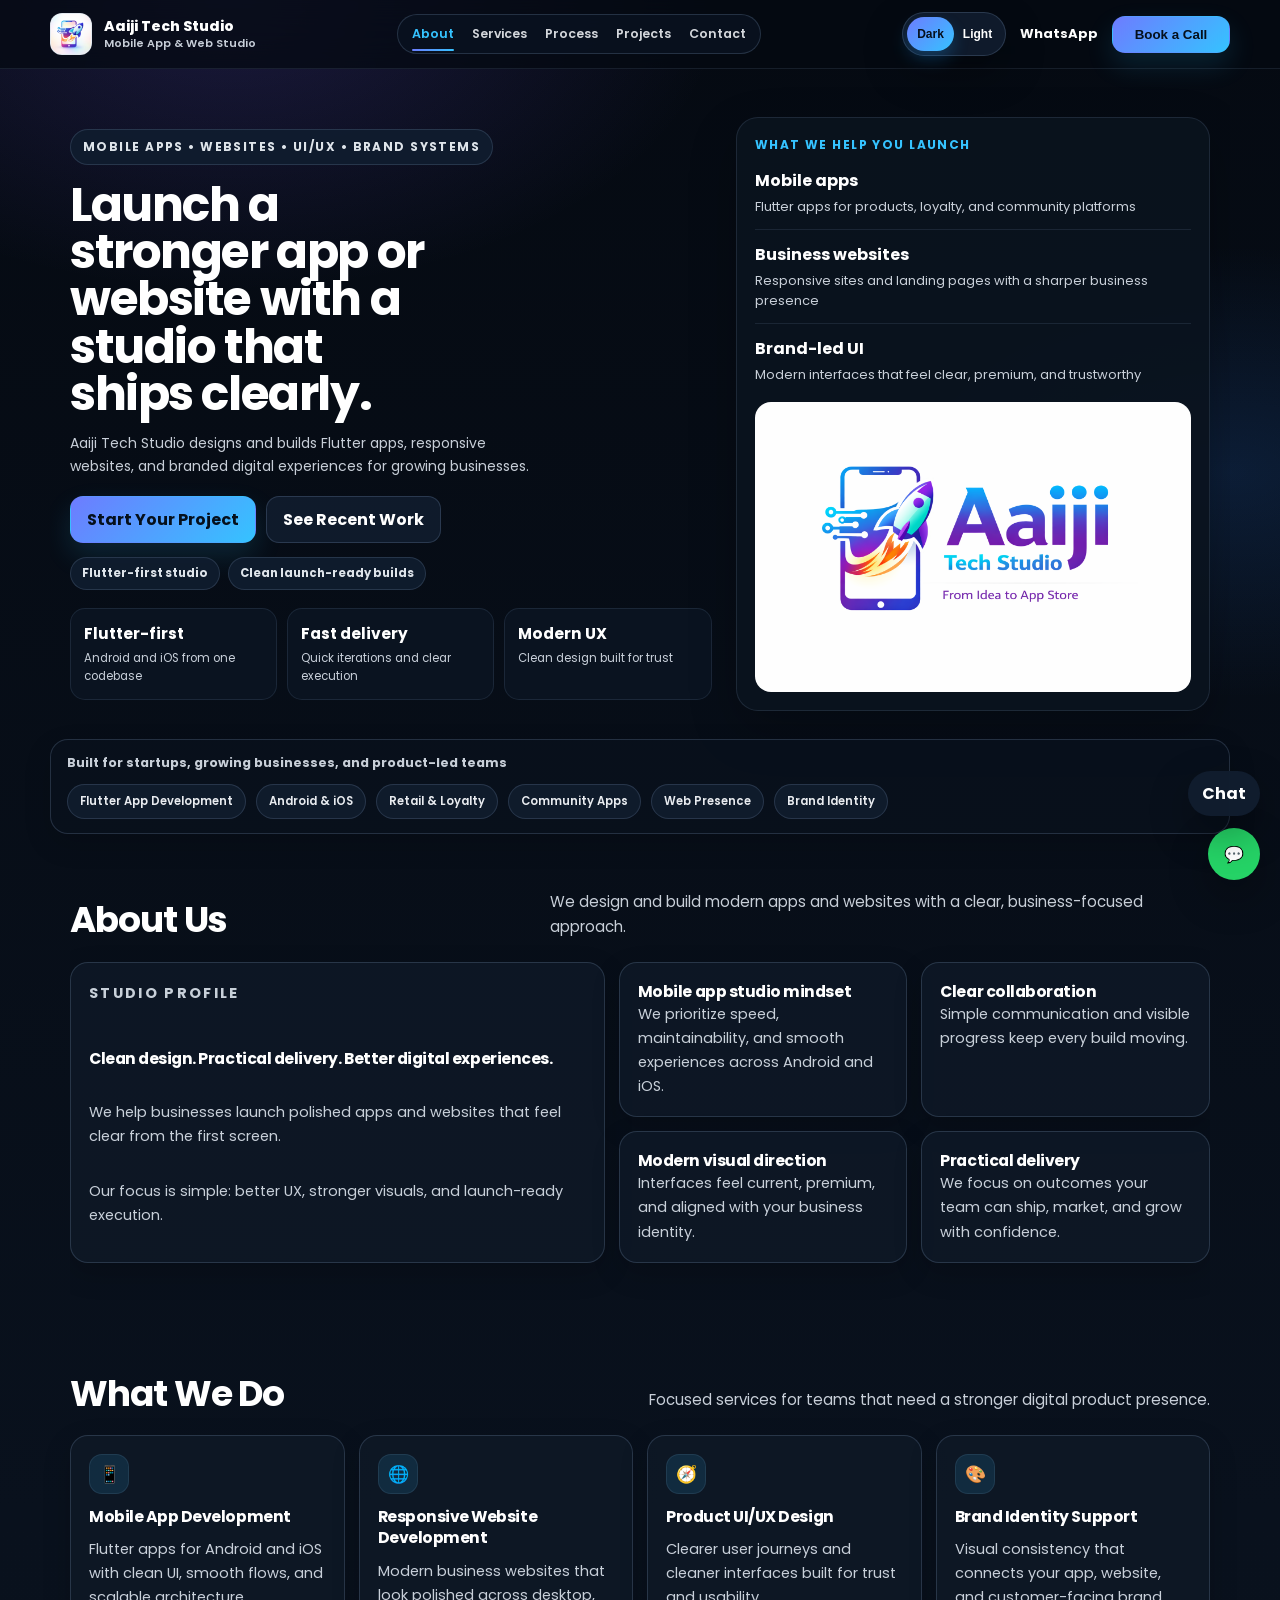
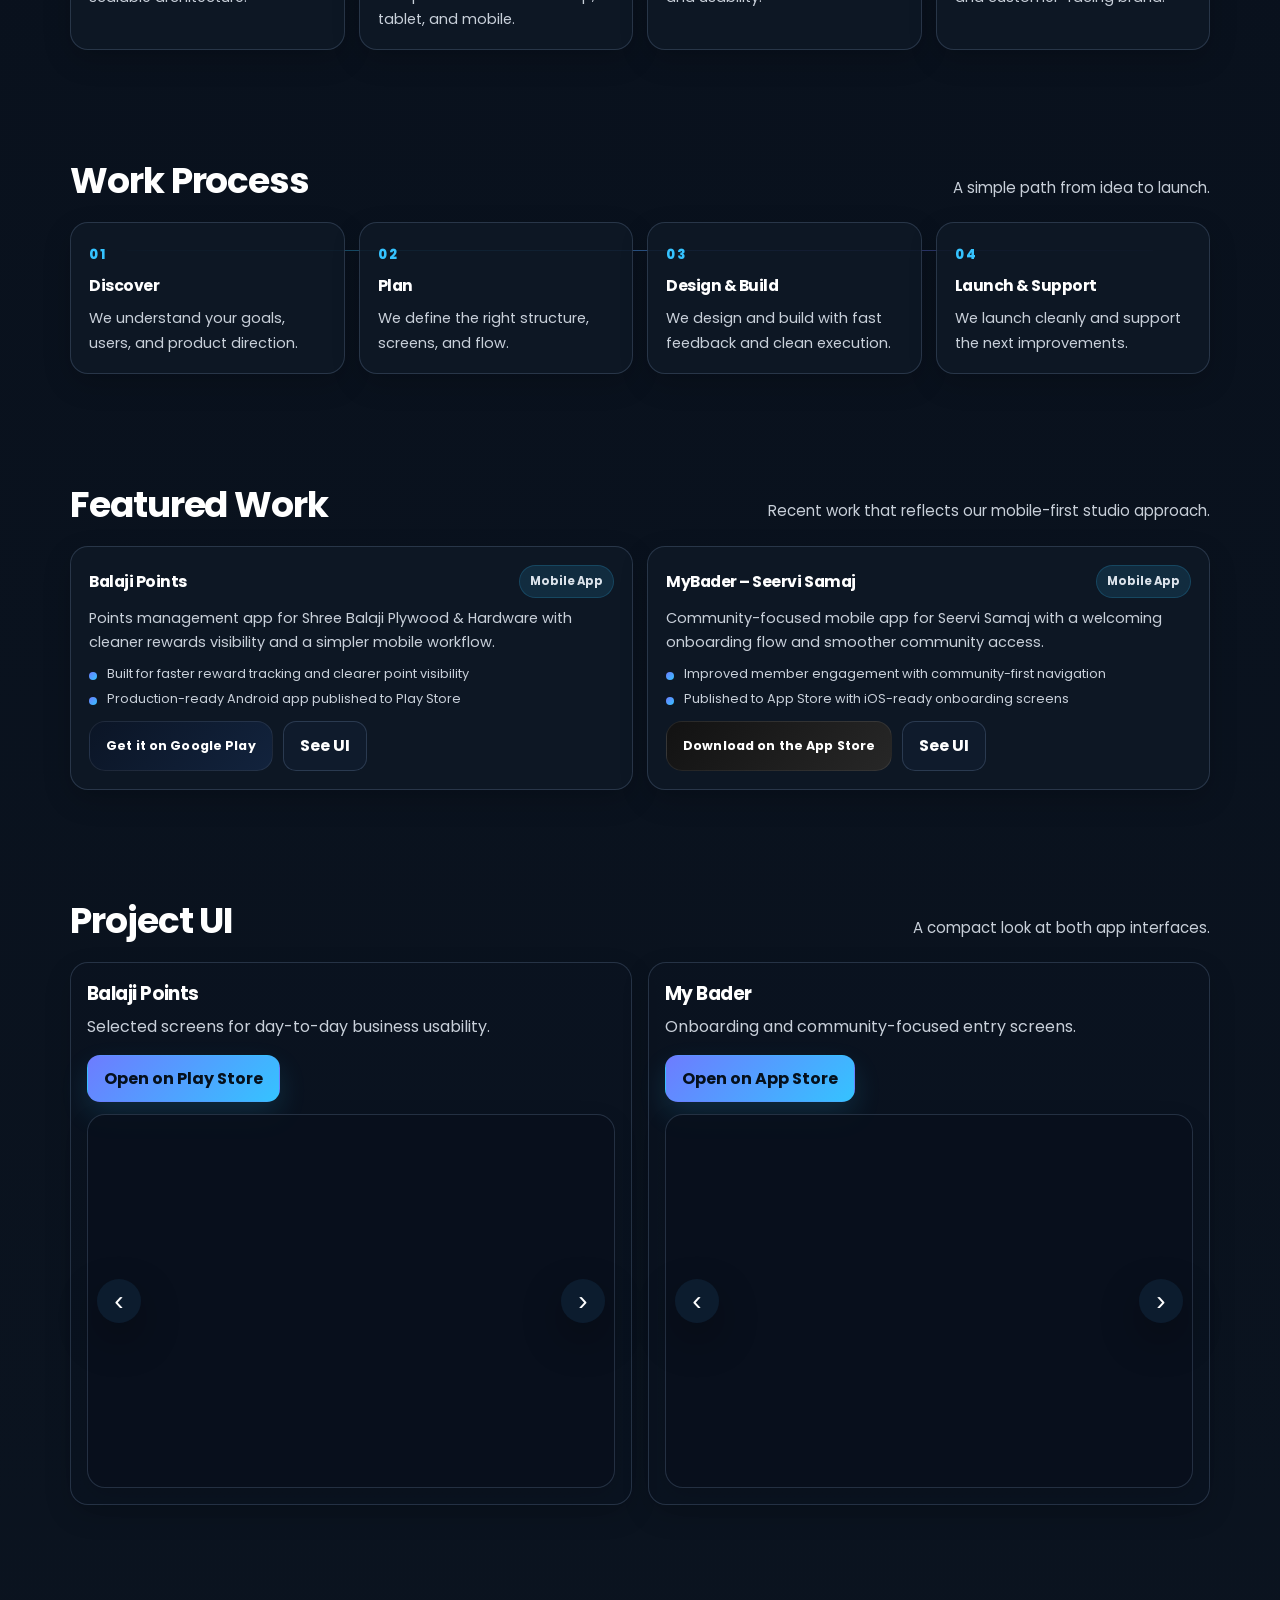
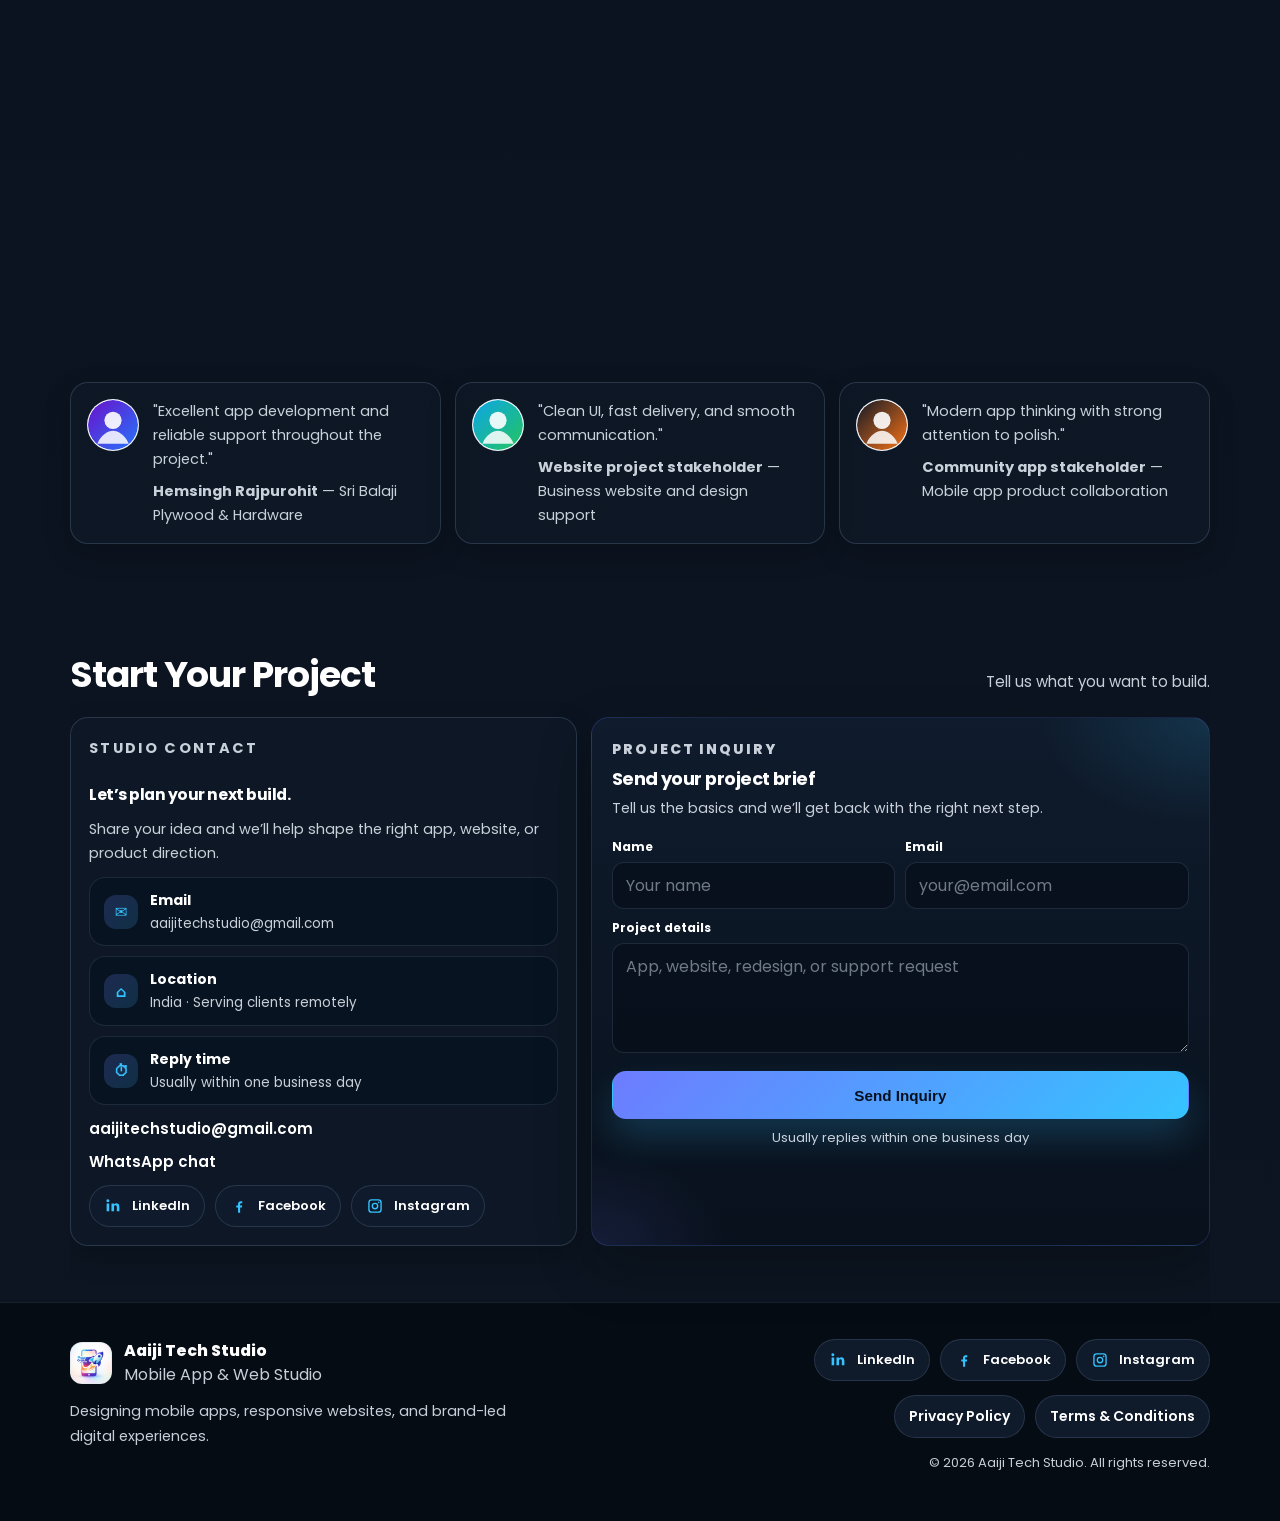
==== commit 6738fe19: "sds" ====
--- a/index.html
+++ b/index.html
@@ -442,20 +442,29 @@
       <div class="contact-layout">
         <div class="panel contact-panel">
           <p class="section-kicker">Studio contact</p>
-          <h3>Ready for your next app or website?</h3>
-          <p>We work with founders, businesses, and teams that want clean design and practical delivery.</p>
+          <h3>Let’s plan your next build.</h3>
+          <p>Share your idea and we’ll help shape the right app, website, or product direction.</p>
           <div class="contact-meta-list">
             <div class="contact-meta-item">
-              <strong>Email</strong>
-              <span>aaijitechstudio@gmail.com</span>
+              <span class="contact-meta-icon" aria-hidden="true">✉</span>
+              <div class="contact-meta-copy">
+                <strong>Email</strong>
+                <span>aaijitechstudio@gmail.com</span>
+              </div>
             </div>
             <div class="contact-meta-item">
-              <strong>Location</strong>
-              <span>India · Serving clients remotely</span>
+              <span class="contact-meta-icon" aria-hidden="true">⌂</span>
+              <div class="contact-meta-copy">
+                <strong>Location</strong>
+                <span>India · Serving clients remotely</span>
+              </div>
             </div>
             <div class="contact-meta-item">
-              <strong>Reply time</strong>
-              <span>Usually within one business day</span>
+              <span class="contact-meta-icon" aria-hidden="true">⏱</span>
+              <div class="contact-meta-copy">
+                <strong>Reply time</strong>
+                <span>Usually within one business day</span>
+              </div>
             </div>
           </div>
           <div class="contact-points">
@@ -486,10 +495,31 @@
 
         <form action="https://formsubmit.co/aaijitechstudio@gmail.com" method="POST" class="contact-form panel">
           <input type="hidden" name="_captcha" value="false">
-          <input type="text" name="name" placeholder="Name" required>
-          <input type="email" name="email" placeholder="Email" required>
-          <textarea name="message" placeholder="Tell us about your app, website, or brand project"></textarea>
-          <button class="btn" type="submit">Send Inquiry</button>
+          <div class="contact-form-head">
+            <p class="contact-form-kicker">Project inquiry</p>
+            <h3>Send your project brief</h3>
+            <p>Tell us the basics and we’ll get back with the right next step.</p>
+          </div>
+
+          <div class="form-field">
+            <label for="contact-name">Name</label>
+            <input id="contact-name" type="text" name="name" placeholder="Your name" required>
+          </div>
+
+          <div class="form-field">
+            <label for="contact-email">Email</label>
+            <input id="contact-email" type="email" name="email" placeholder="your@email.com" required>
+          </div>
+
+          <div class="form-field form-field--full">
+            <label for="contact-message">Project details</label>
+            <textarea id="contact-message" name="message" placeholder="App, website, redesign, or support request"></textarea>
+          </div>
+
+          <div class="contact-form-footer">
+            <button class="btn" type="submit">Send Inquiry</button>
+            <span class="contact-form-note">Usually replies within one business day</span>
+          </div>
         </form>
       </div>
     </div>
--- a/style.css
+++ b/style.css
@@ -927,11 +927,21 @@
 .projects-ui-grid{
   display:grid;
   grid-template-columns: repeat(2, minmax(0, 1fr));
-  gap:14px;
+  gap:16px;
 }
 
 .project-ui-block{
   min-width:0;
+  padding:16px;
+  border:1px solid var(--border);
+  border-radius:18px;
+  background: rgba(11, 20, 33, 0.84);
+  box-shadow: 0 10px 28px rgba(0, 0, 0, 0.14);
+}
+
+[data-theme="light"] .project-ui-block{
+  background: rgba(255,255,255,0.88);
+  box-shadow: 0 10px 24px rgba(22, 33, 52, 0.05);
 }
 
 .project-images-subtitle{
@@ -944,35 +954,30 @@
 }
 
 .carousel-track{
-  display:flex;
+  display:grid;
+  grid-auto-flow:column;
+  grid-auto-columns: calc((100% - 12px) / 2);
   gap:12px;
   overflow-x:auto;
   scroll-snap-type:x mandatory;
   -webkit-overflow-scrolling:touch;
-  padding:8px;
+  padding:6px;
   border-radius: 18px;
   border:1px solid var(--border);
   background: rgba(8, 16, 28, 0.9);
-  box-shadow: var(--shadow-sm);
+  box-shadow: 0 8px 24px rgba(0, 0, 0, 0.12);
+  scrollbar-width:none;
 }
 
 [data-theme="light"] .carousel-track{
   background: rgba(255,255,255,0.88);
 }
+
+.carousel-track::-webkit-scrollbar{ display:none; }
 
 .carousel-track:focus{
   outline: 2px solid rgba(53,195,255,0.28);
   outline-offset:4px;
-}
-
-.carousel-track::-webkit-scrollbar{ height:10px; }
-.carousel-track::-webkit-scrollbar-thumb{
-  background: rgba(148,178,217,0.28);
-  border-radius:999px;
-}
-.carousel-track::-webkit-scrollbar-track{
-  background: rgba(148,178,217,0.08);
-  border-radius:999px;
 }
 
 .carousel-btn{
@@ -1006,8 +1011,7 @@
 .carousel-btn[disabled]{ opacity:0.36; cursor:default; }
 
 .gallery-card{
-  flex:0 0 auto;
-  width: min(220px, calc(100vw - 120px));
+  width:100%;
   margin:0;
   overflow:hidden;
   scroll-snap-align:start;
@@ -1022,7 +1026,7 @@
 
 .gallery-card img{
   width:100%;
-  height:420px;
+  height:320px;
   object-fit:contain;
   display:block;
   background: rgba(4, 10, 18, 0.98);
@@ -1144,7 +1148,6 @@
 .contact-meta-item{
   display:flex;
   align-items:center;
-  justify-content:space-between;
   gap:12px;
   padding:12px 14px;
   border-radius:16px;
@@ -1156,14 +1159,32 @@
   background: linear-gradient(180deg, rgba(255,255,255,0.98), rgba(243,248,253,0.98));
 }
 
+.contact-meta-icon{
+  width:34px;
+  height:34px;
+  flex:0 0 auto;
+  display:inline-flex;
+  align-items:center;
+  justify-content:center;
+  border-radius:12px;
+  background: linear-gradient(135deg, rgba(109,124,255,0.22), rgba(53,195,255,0.16));
+  color: var(--accent);
+  font-size:15px;
+  font-weight:700;
+}
+
+.contact-meta-copy{
+  display:grid;
+  gap:3px;
+}
+
 .contact-meta-item strong{
   color: var(--text);
   font-size:.88rem;
 }
 
-.contact-meta-item span{
+.contact-meta-copy span{
   color: var(--muted);
-  text-align:right;
   font-size:.84rem;
   line-height:1.45;
 }
@@ -1230,6 +1251,65 @@
   display:grid;
   grid-template-columns: 1fr 1fr;
   gap:10px;
+  align-content:start;
+  padding:20px;
+  border-color: rgba(109,124,255,0.18);
+  background:
+    radial-gradient(280px 180px at 100% 0%, rgba(53,195,255,0.14), transparent 60%),
+    radial-gradient(220px 150px at 0% 100%, rgba(109,124,255,0.12), transparent 62%),
+    linear-gradient(180deg, rgba(15, 28, 45, 0.98), rgba(9, 17, 29, 0.98));
+  box-shadow: 0 22px 56px rgba(0, 0, 0, 0.24);
+}
+
+[data-theme="light"] .contact-form{
+  background:
+    radial-gradient(280px 180px at 100% 0%, rgba(30,157,255,0.14), transparent 60%),
+    radial-gradient(220px 150px at 0% 100%, rgba(94,115,255,0.1), transparent 62%),
+    linear-gradient(180deg, rgba(255,255,255,0.99), rgba(243,248,253,0.99));
+  box-shadow: 0 18px 42px rgba(22, 33, 52, 0.08);
+}
+
+.contact-form-head{
+  grid-column:1 / -1;
+  display:grid;
+  gap:6px;
+  padding-bottom:8px;
+}
+
+.contact-form-kicker{
+  font-size:11.5px;
+  font-weight:800;
+  letter-spacing:0.14em;
+  text-transform:uppercase;
+  color: var(--accent);
+}
+
+.contact-form-head h3{
+  font-size:1.12rem;
+}
+
+.contact-form-head p{
+  color: var(--muted);
+  font-size:.88rem;
+}
+
+.form-field{
+  display:grid;
+  gap:6px;
+}
+
+.form-field label{
+  font-size:12px;
+  font-weight:700;
+  color: var(--text);
+}
+
+[data-theme="light"] .form-field label{
+  color:#173154;
+}
+
+.form-field--full{
+  grid-column:1 / -1;
 }
 
 .contact-form input,
@@ -1240,7 +1320,7 @@
   padding: 10px 13px;
   border-radius:12px;
   border:1px solid rgba(148,178,217,0.16);
-  background: rgba(7, 17, 31, 0.75);
+  background: rgba(6, 14, 25, 0.72);
   color: var(--text);
   font: inherit;
   outline:none;
@@ -1258,12 +1338,8 @@
 
 .contact-form textarea,
 .popup-content textarea{
-  min-height: 96px;
+  min-height: 110px;
   resize:vertical;
-}
-
-.contact-form textarea{
-  grid-column: 1 / -1;
 }
 
 .contact-form input::placeholder,
@@ -1289,9 +1365,27 @@
 }
 
 .contact-form button{
-  justify-self:start;
-  min-height: 42px;
-  padding: 9px 16px;
+  justify-self:stretch;
+  width:100%;
+  min-height: 48px;
+  padding: 12px 18px;
+  border-radius:14px;
+  font-size:.95rem;
+  box-shadow: 0 18px 36px rgba(53,195,255,0.2);
+}
+
+.contact-form-footer{
+  grid-column:1 / -1;
+  display:grid;
+  gap:10px;
+  padding-top:8px;
+}
+
+.contact-form-note{
+  color: var(--muted);
+  font-size:.82rem;
+  line-height:1.4;
+  text-align:center;
 }
 
 .popup{
@@ -1619,14 +1713,29 @@
     grid-template-columns: 1fr;
   }
 
-  .contact-form textarea{
+  .form-field--full,
+  .contact-form-head,
+  .contact-form-footer{
     grid-column:auto;
   }
 
+  .contact-form-footer{
+    align-items:flex-start;
+    flex-direction:column;
+  }
+
   .carousel-btn{ display:none; }
 
+  .carousel-track{
+    grid-auto-columns: calc((100% - 10px) / 2);
+  }
+
   .gallery-card{
-    width: min(250px, calc(100vw - 72px));
+    width:100%;
+  }
+
+  .gallery-card img{
+    height:280px;
   }
 
   .footer-meta{
@@ -1725,6 +1834,26 @@
     margin-bottom:18px;
   }
 
+  .project-ui-block{
+    padding:14px;
+  }
+
+  .carousel-track{
+    grid-auto-columns: 78%;
+  }
+
+  .gallery-card img{
+    height:260px;
+  }
+
+  .contact-form{
+    padding:16px;
+  }
+
+  .contact-form button{
+    width:100%;
+  }
+
   .hero-actions .btn,
   .work-actions .btn,
   .project-images-header .btn,
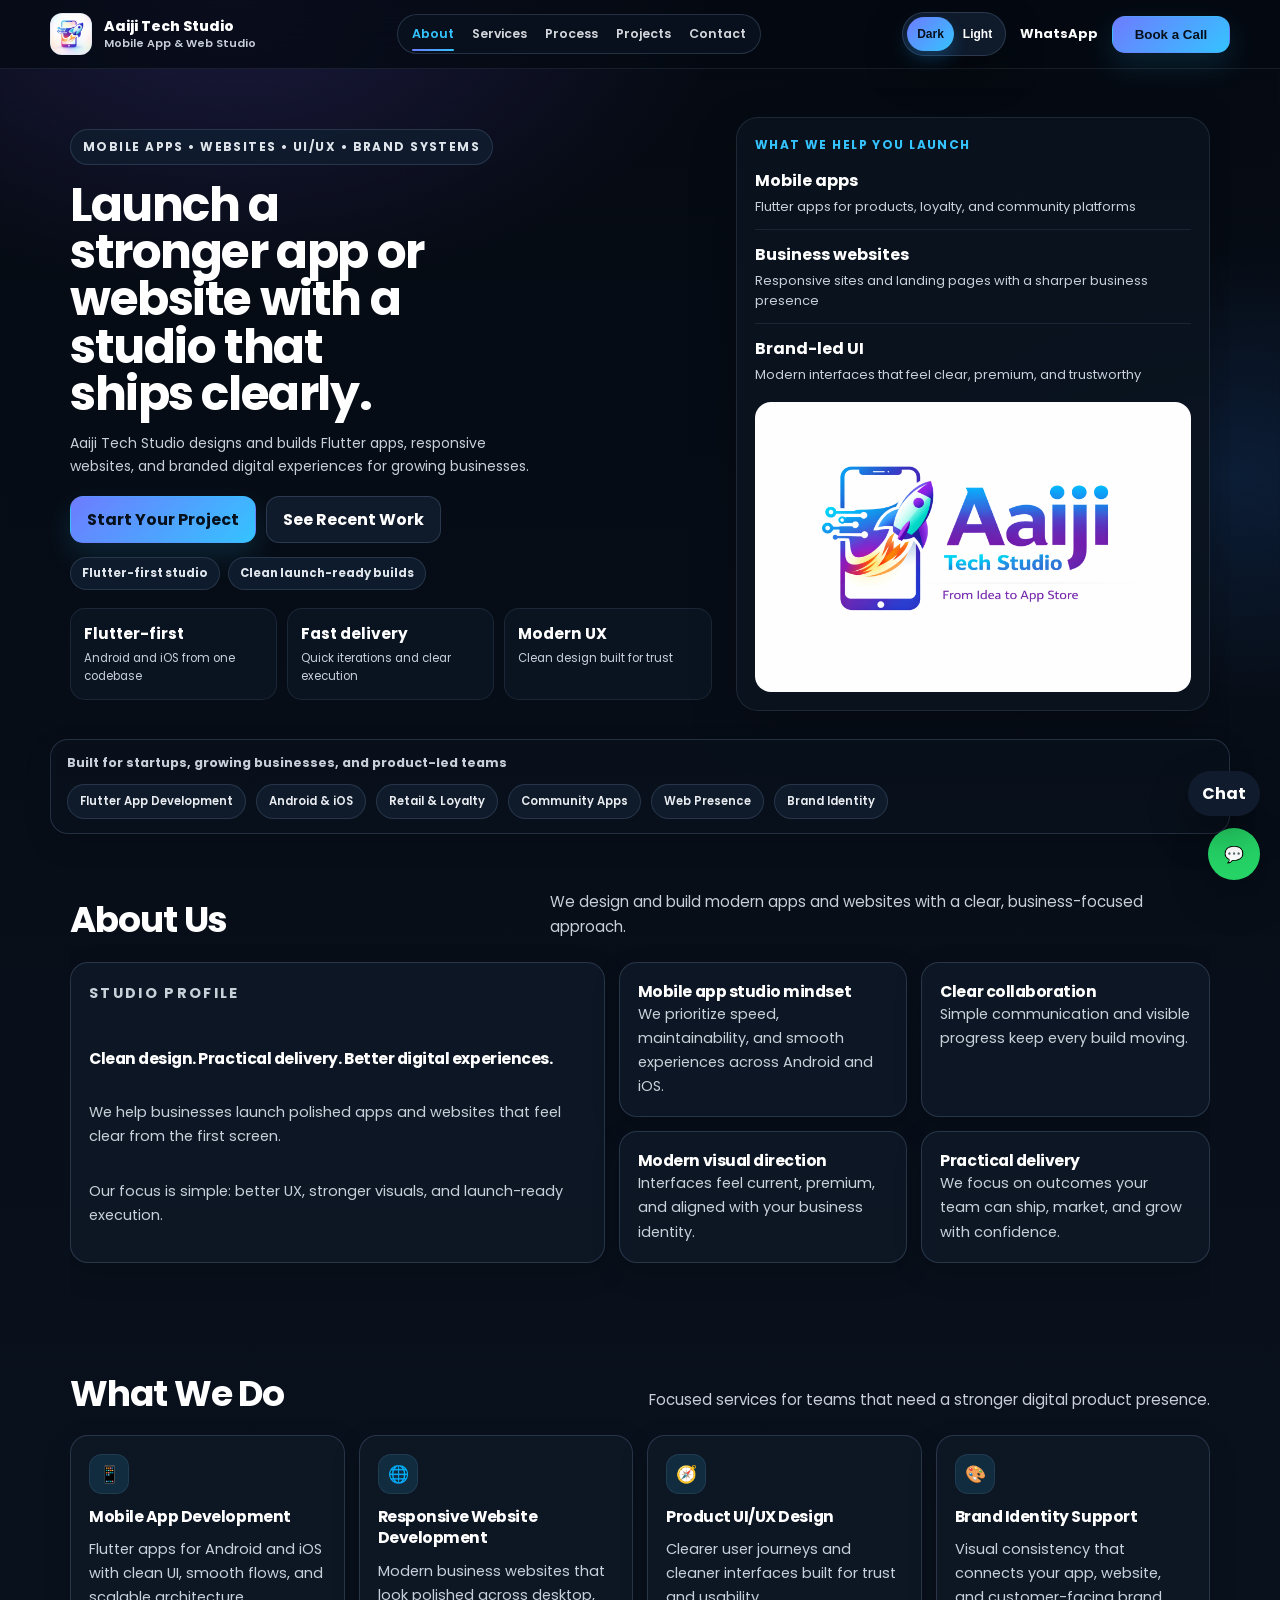
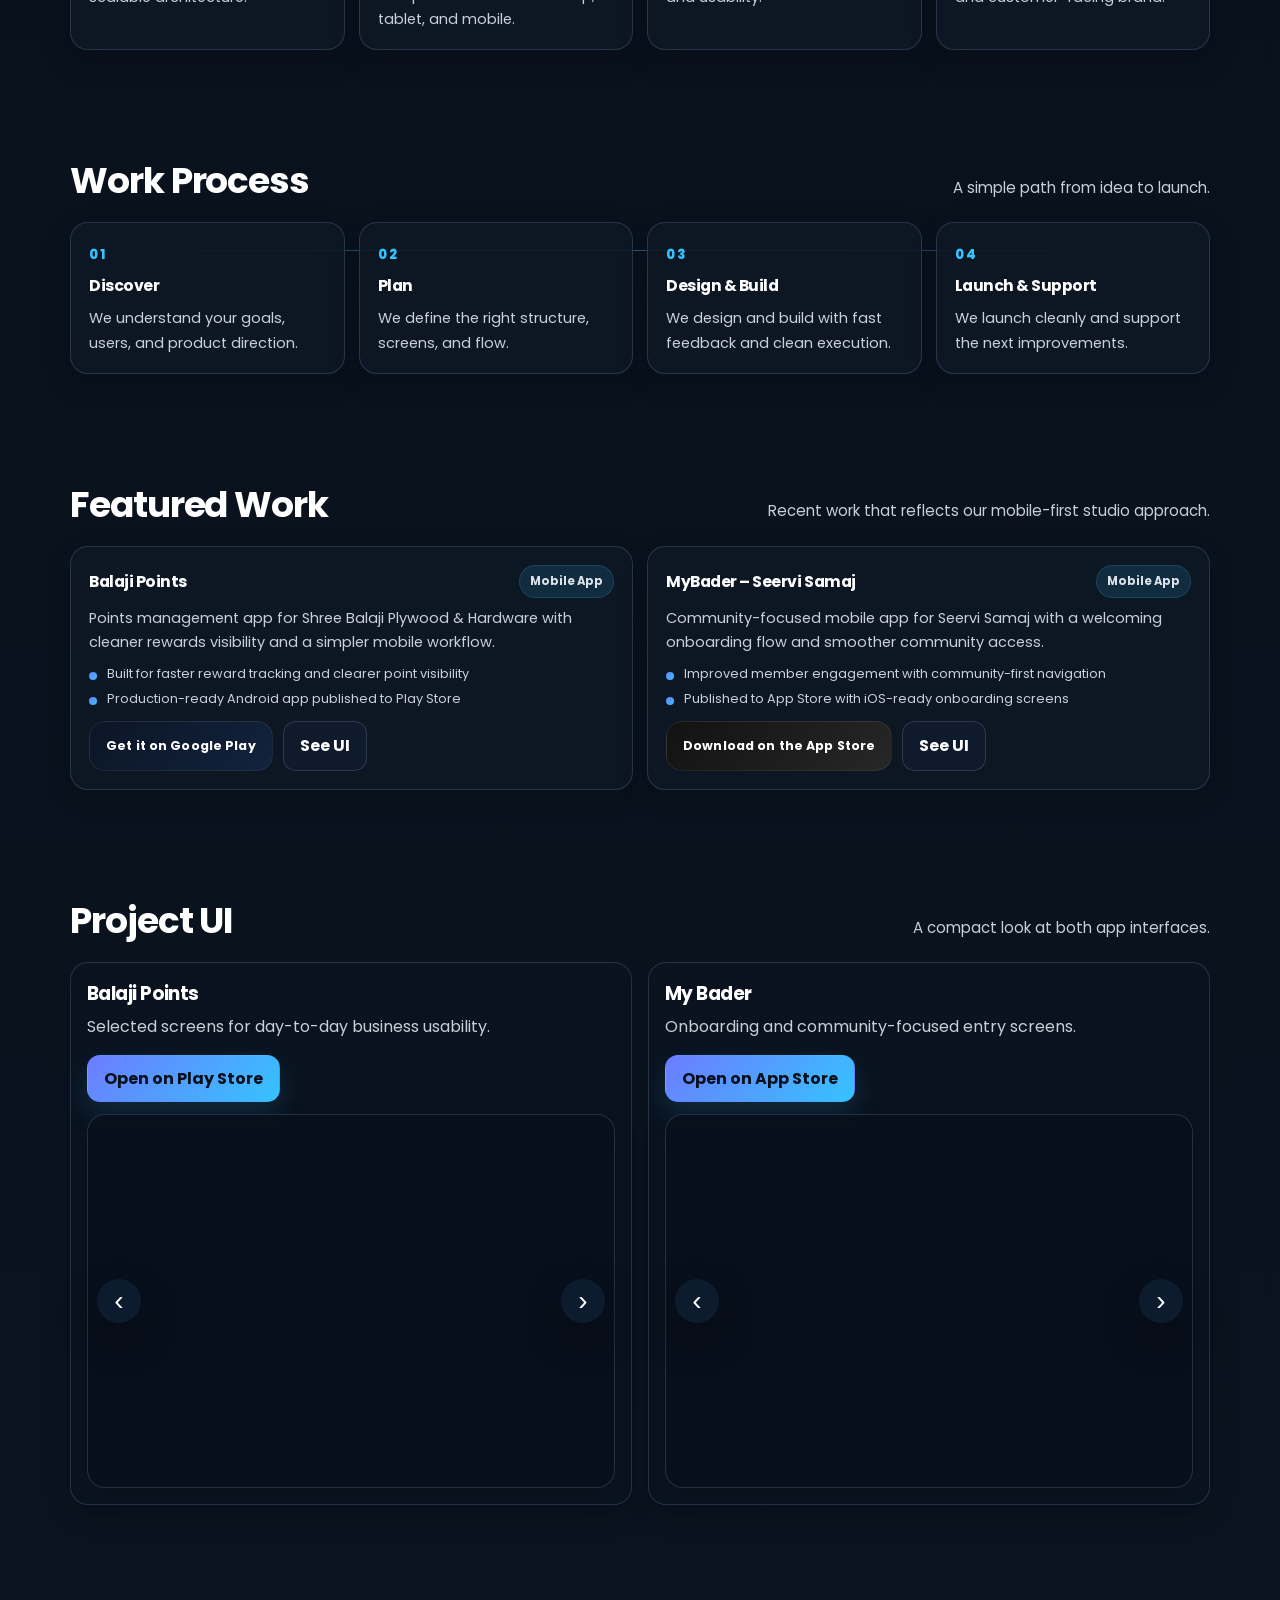
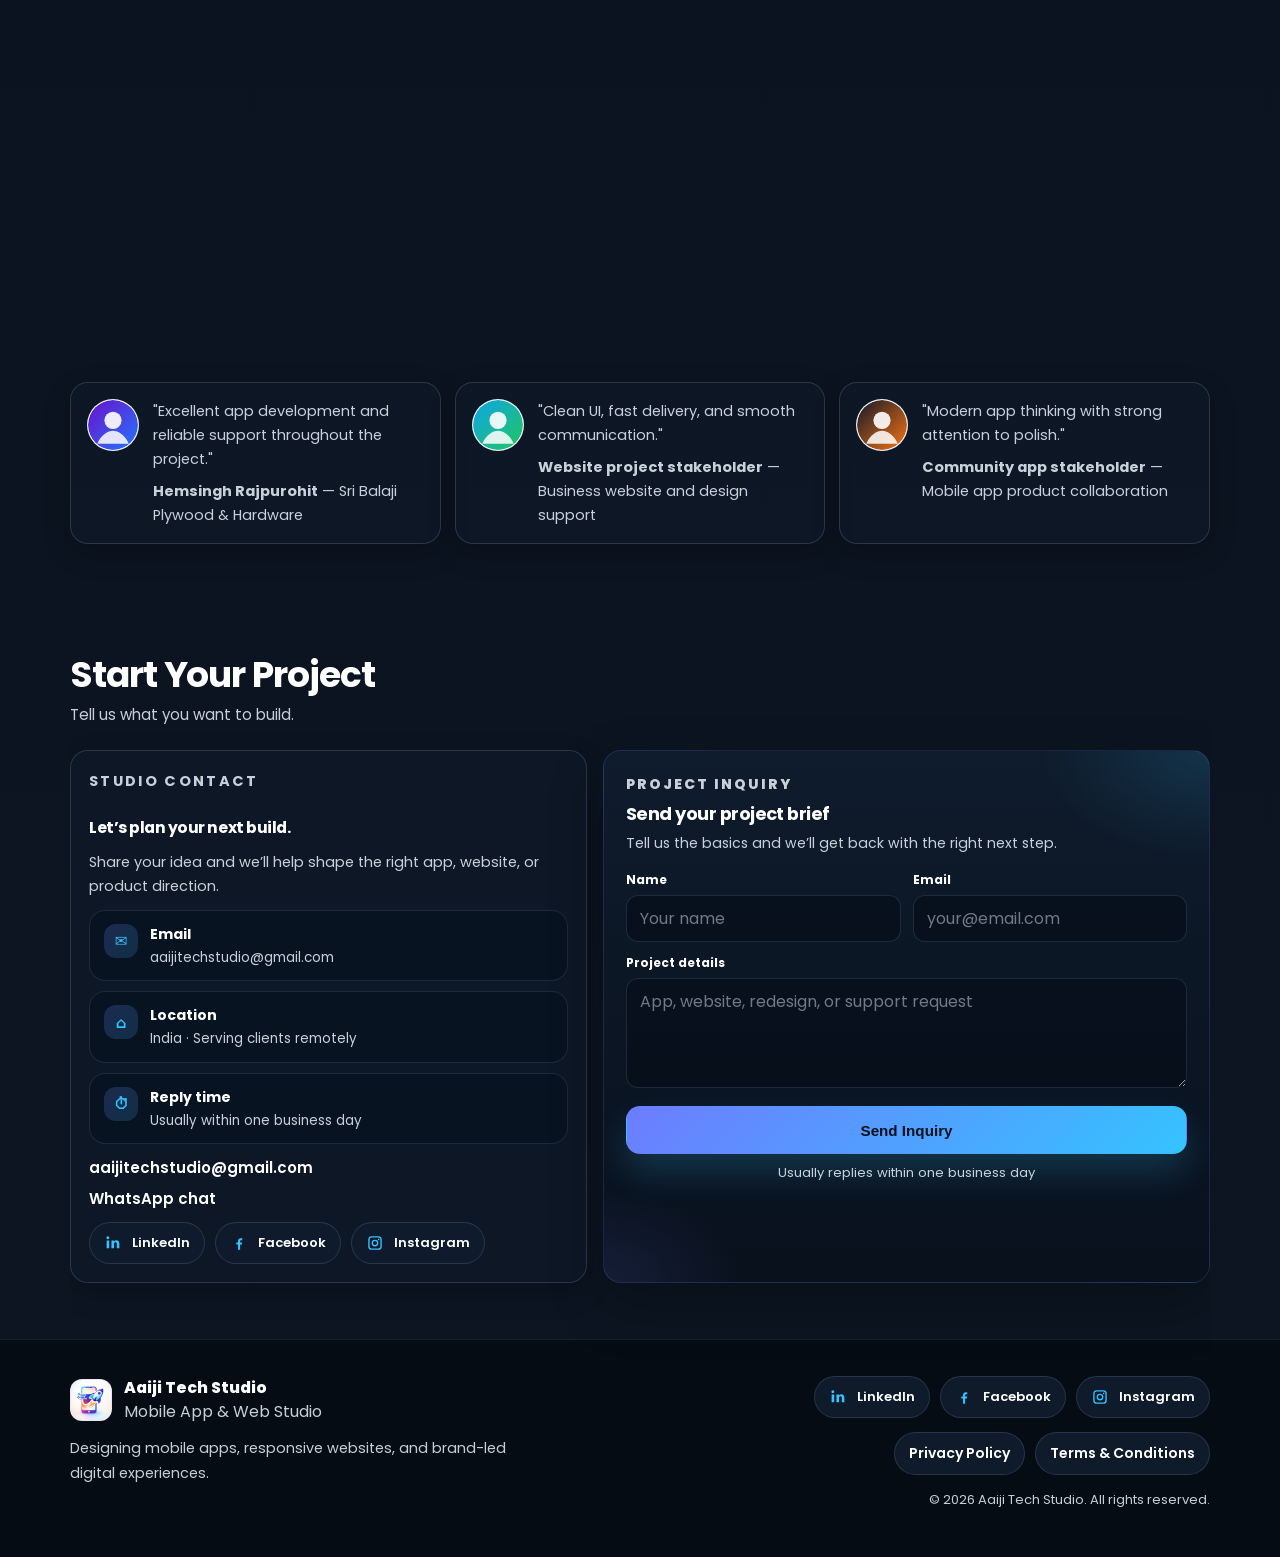
==== commit 4f9d81ea: "dfsfgsf" ====
--- a/index.html
+++ b/index.html
@@ -501,19 +501,21 @@
             <p>Tell us the basics and we’ll get back with the right next step.</p>
           </div>
 
-          <div class="form-field">
-            <label for="contact-name">Name</label>
-            <input id="contact-name" type="text" name="name" placeholder="Your name" required>
-          </div>
-
-          <div class="form-field">
-            <label for="contact-email">Email</label>
-            <input id="contact-email" type="email" name="email" placeholder="your@email.com" required>
-          </div>
-
-          <div class="form-field form-field--full">
-            <label for="contact-message">Project details</label>
-            <textarea id="contact-message" name="message" placeholder="App, website, redesign, or support request"></textarea>
+          <div class="contact-form-grid">
+            <div class="form-field">
+              <label for="contact-name">Name</label>
+              <input id="contact-name" type="text" name="name" placeholder="Your name" required>
+            </div>
+
+            <div class="form-field">
+              <label for="contact-email">Email</label>
+              <input id="contact-email" type="email" name="email" placeholder="your@email.com" required>
+            </div>
+
+            <div class="form-field form-field--full">
+              <label for="contact-message">Project details</label>
+              <textarea id="contact-message" name="message" placeholder="App, website, redesign, or support request"></textarea>
+            </div>
           </div>
 
           <div class="contact-form-footer">
--- a/style.css
+++ b/style.css
@@ -1125,31 +1125,44 @@
 
 .contact-layout{
   display:grid;
-  grid-template-columns: minmax(280px, 0.9fr) minmax(0, 1.1fr);
-  gap:14px;
+  grid-template-columns: minmax(280px, 0.92fr) minmax(0, 1.08fr);
+  gap:16px;
+  align-items:stretch;
   overflow-x: clip;
 }
 
+.contact .section-head{
+  align-items:flex-start;
+  justify-content:flex-start;
+  flex-direction:column;
+  gap:8px;
+}
+
+.contact .section-subtitle{
+  max-width:42ch;
+}
+
 .contact-panel{
   display:grid;
   gap:12px;
+  align-content:start;
 }
 
 .contact-points{
   display:grid;
+  gap:8px;
+}
+
+.contact-meta-list{
+  display:grid;
   gap:10px;
 }
 
-.contact-meta-list{
-  display:grid;
-  gap:10px;
-}
-
 .contact-meta-item{
   display:flex;
-  align-items:center;
+  align-items:flex-start;
   gap:12px;
-  padding:12px 14px;
+  padding:13px 14px;
   border-radius:16px;
   border:1px solid rgba(148,178,217,0.14);
   background: rgba(9, 20, 34, 0.84);
@@ -1176,6 +1189,7 @@
 .contact-meta-copy{
   display:grid;
   gap:3px;
+  flex:1;
 }
 
 .contact-meta-item strong{
@@ -1248,11 +1262,11 @@
 }
 
 .contact-form{
-  display:grid;
-  grid-template-columns: 1fr 1fr;
-  gap:10px;
-  align-content:start;
-  padding:20px;
+  display:flex;
+  flex-direction:column;
+  gap:14px;
+  align-self:stretch;
+  padding:22px;
   border-color: rgba(109,124,255,0.18);
   background:
     radial-gradient(280px 180px at 100% 0%, rgba(53,195,255,0.14), transparent 60%),
@@ -1270,10 +1284,9 @@
 }
 
 .contact-form-head{
-  grid-column:1 / -1;
   display:grid;
   gap:6px;
-  padding-bottom:8px;
+  padding-bottom:2px;
 }
 
 .contact-form-kicker{
@@ -1291,6 +1304,12 @@
 .contact-form-head p{
   color: var(--muted);
   font-size:.88rem;
+}
+
+.contact-form-grid{
+  display:grid;
+  grid-template-columns: repeat(2, minmax(0, 1fr));
+  gap:12px;
 }
 
 .form-field{
@@ -1375,10 +1394,9 @@
 }
 
 .contact-form-footer{
-  grid-column:1 / -1;
   display:grid;
   gap:10px;
-  padding-top:8px;
+  padding-top:4px;
 }
 
 .contact-form-note{
@@ -1710,13 +1728,11 @@
   }
 
   .contact-form{
+    padding:18px;
+  }
+
+  .contact-form-grid{
     grid-template-columns: 1fr;
-  }
-
-  .form-field--full,
-  .contact-form-head,
-  .contact-form-footer{
-    grid-column:auto;
   }
 
   .contact-form-footer{
